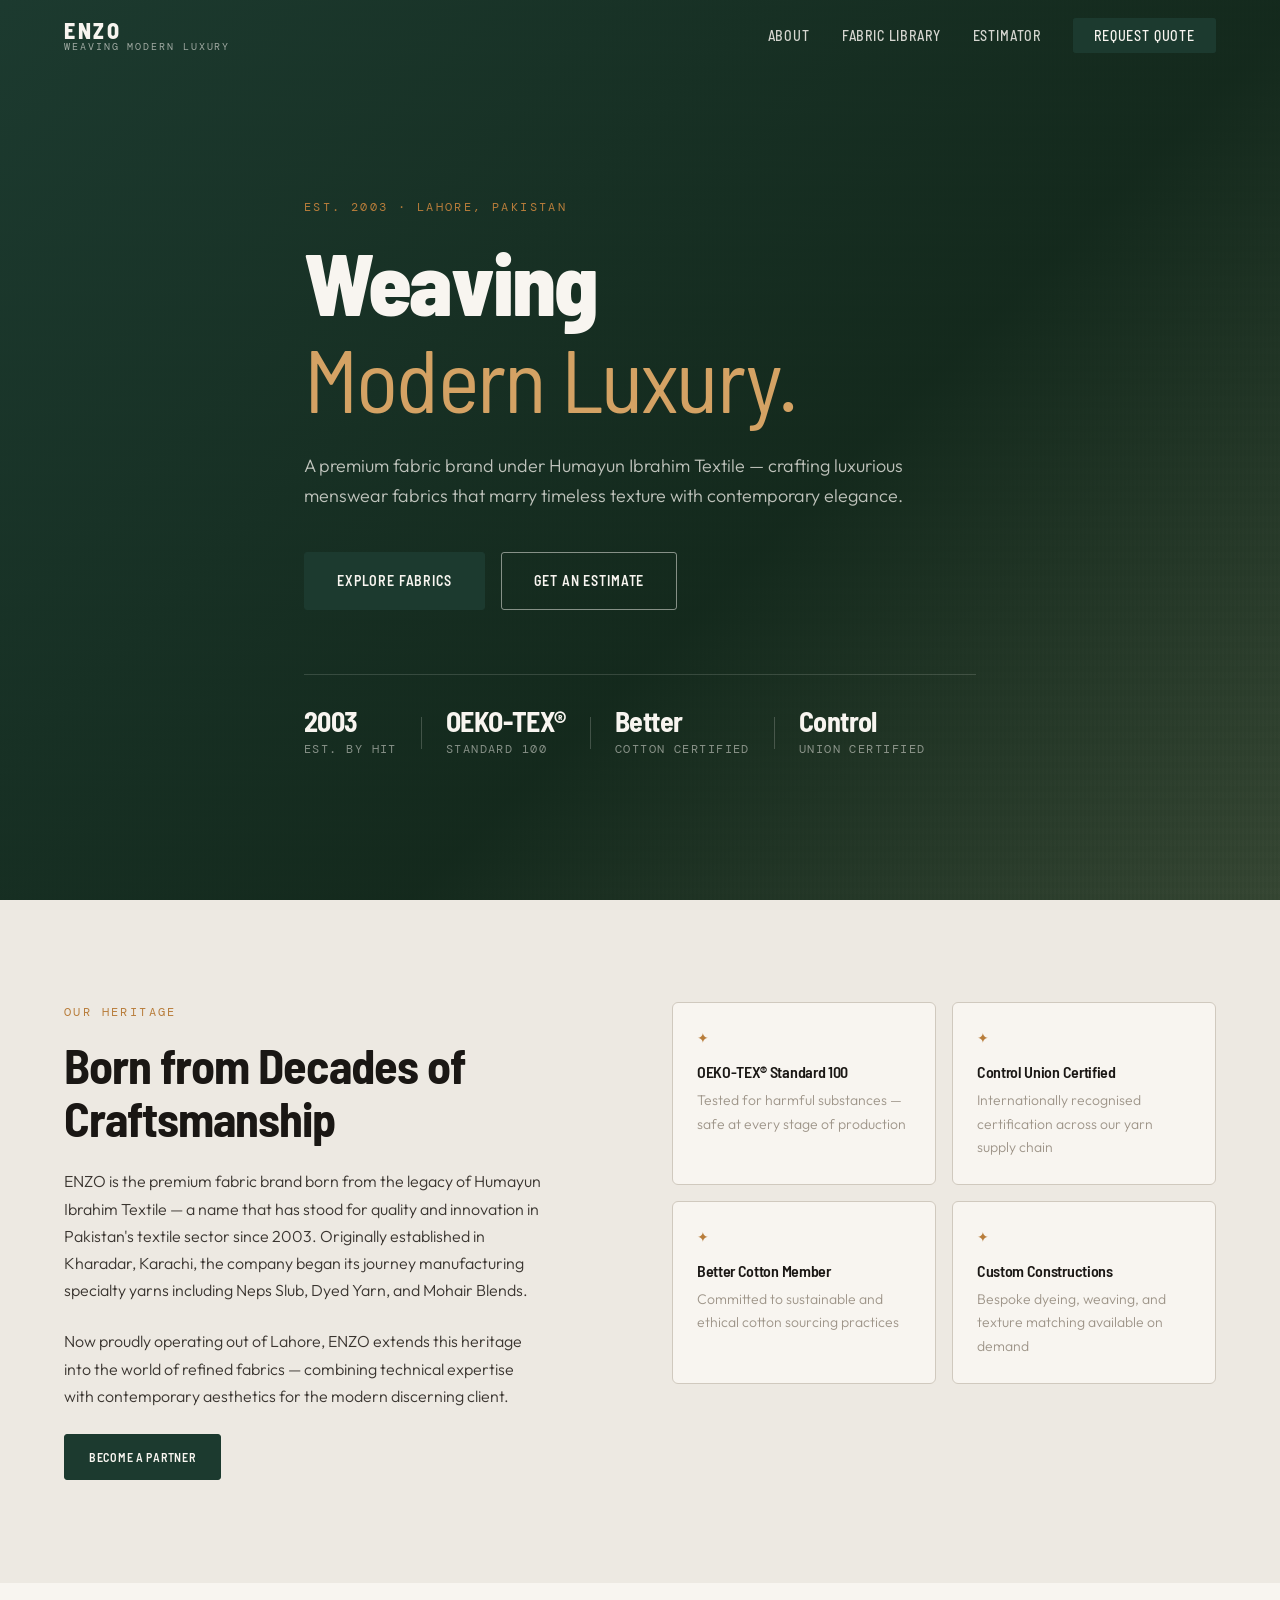
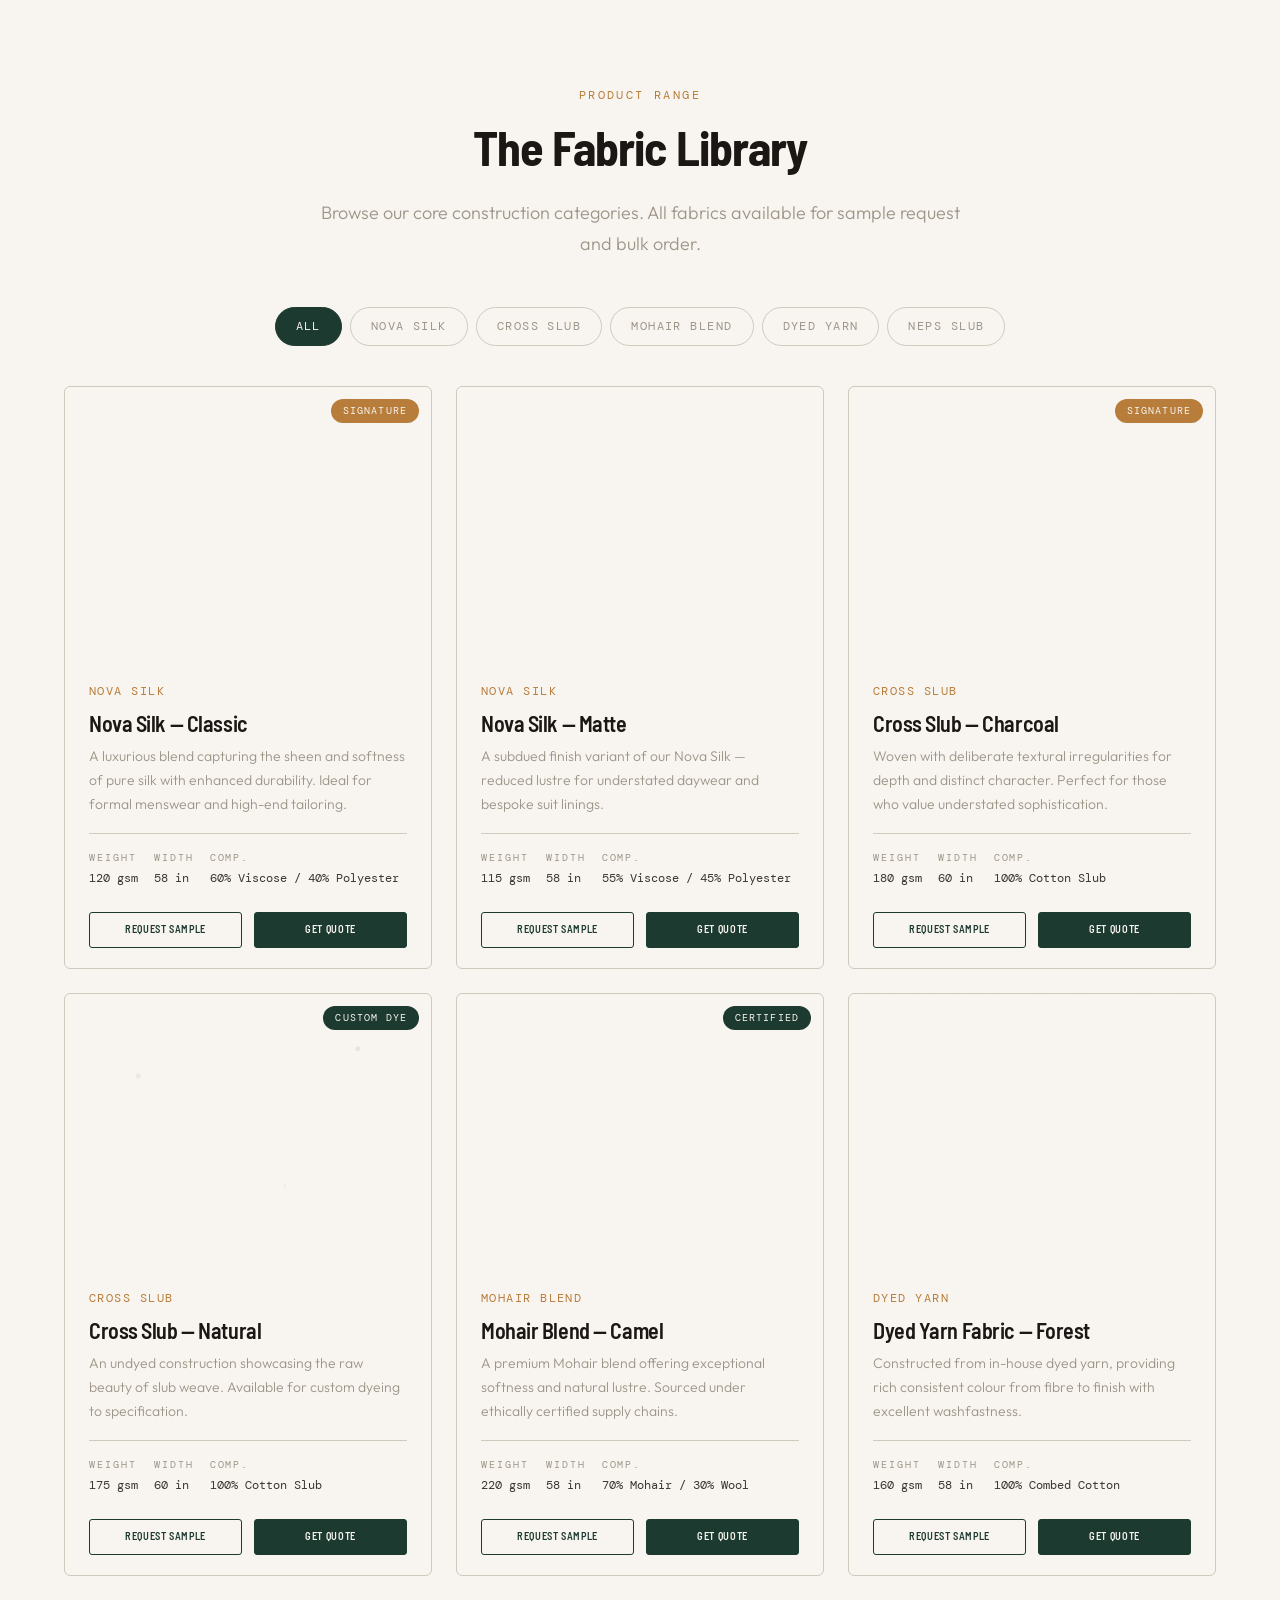
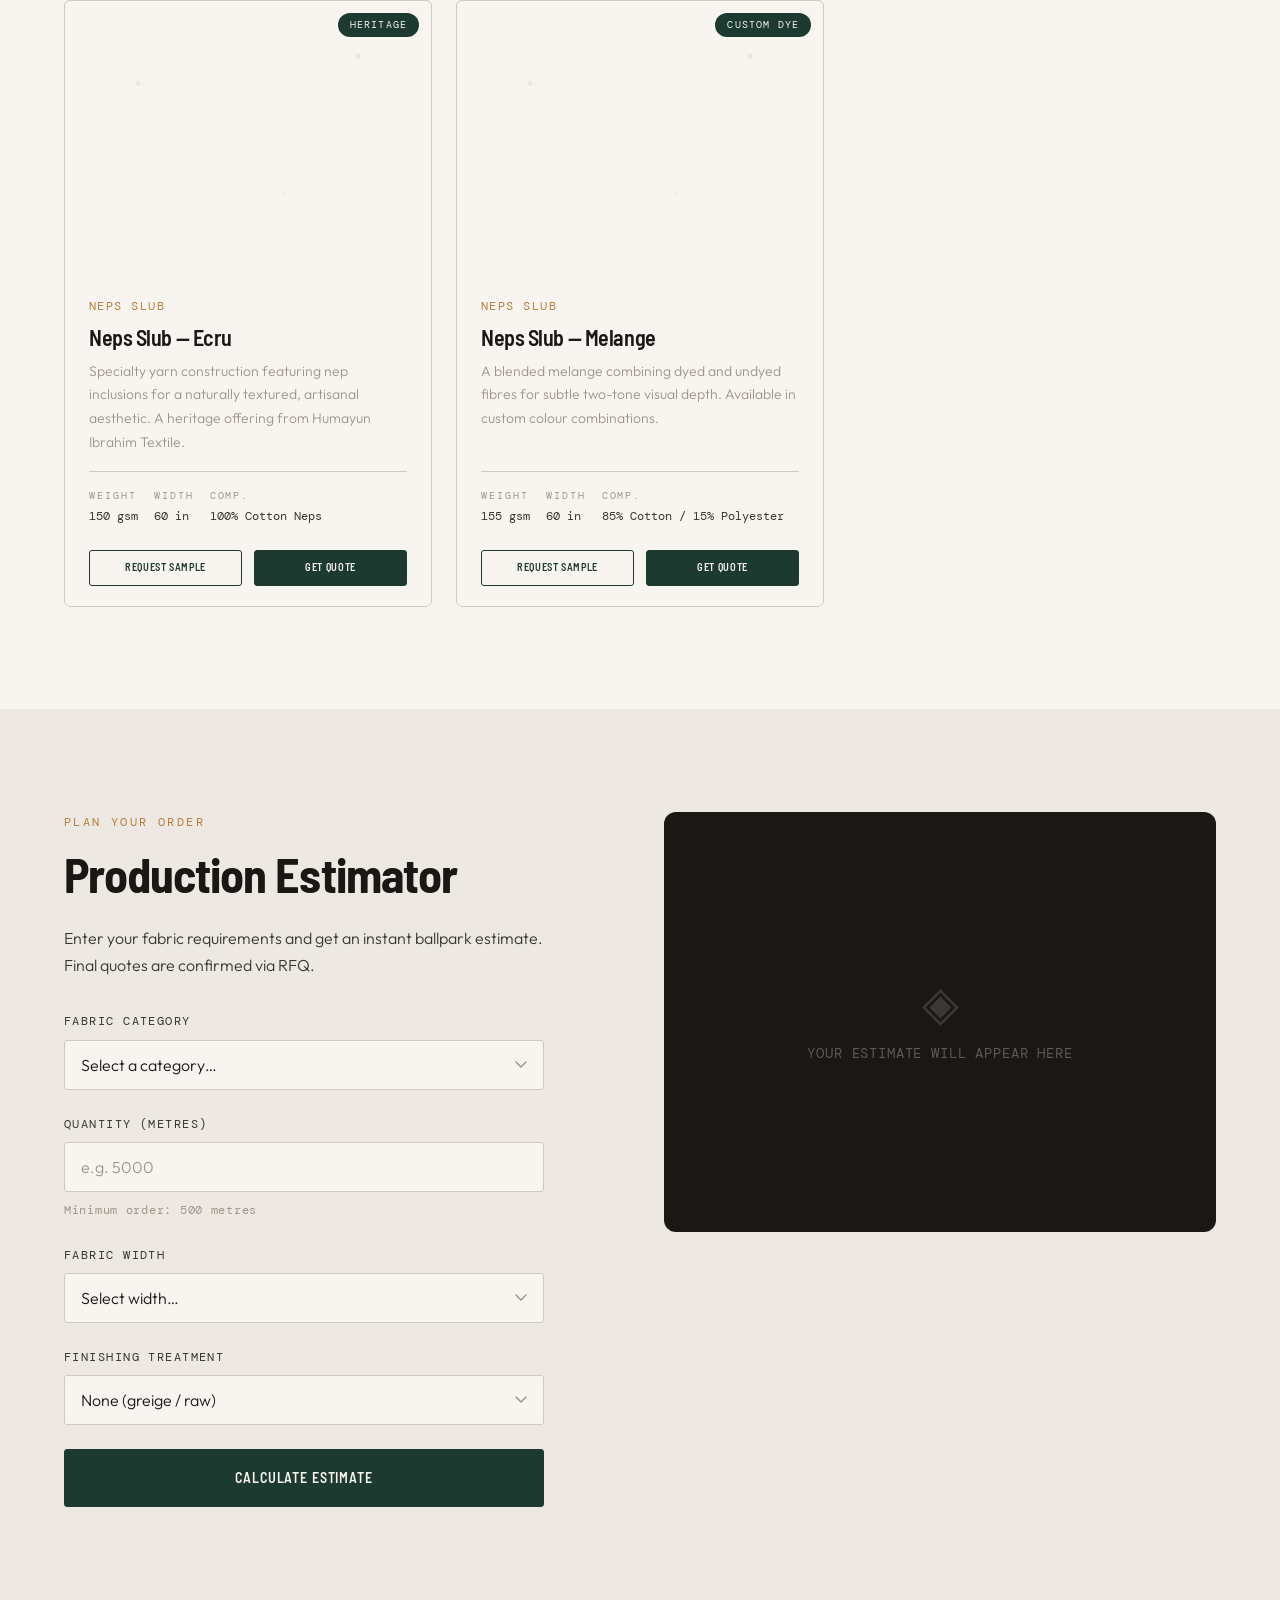
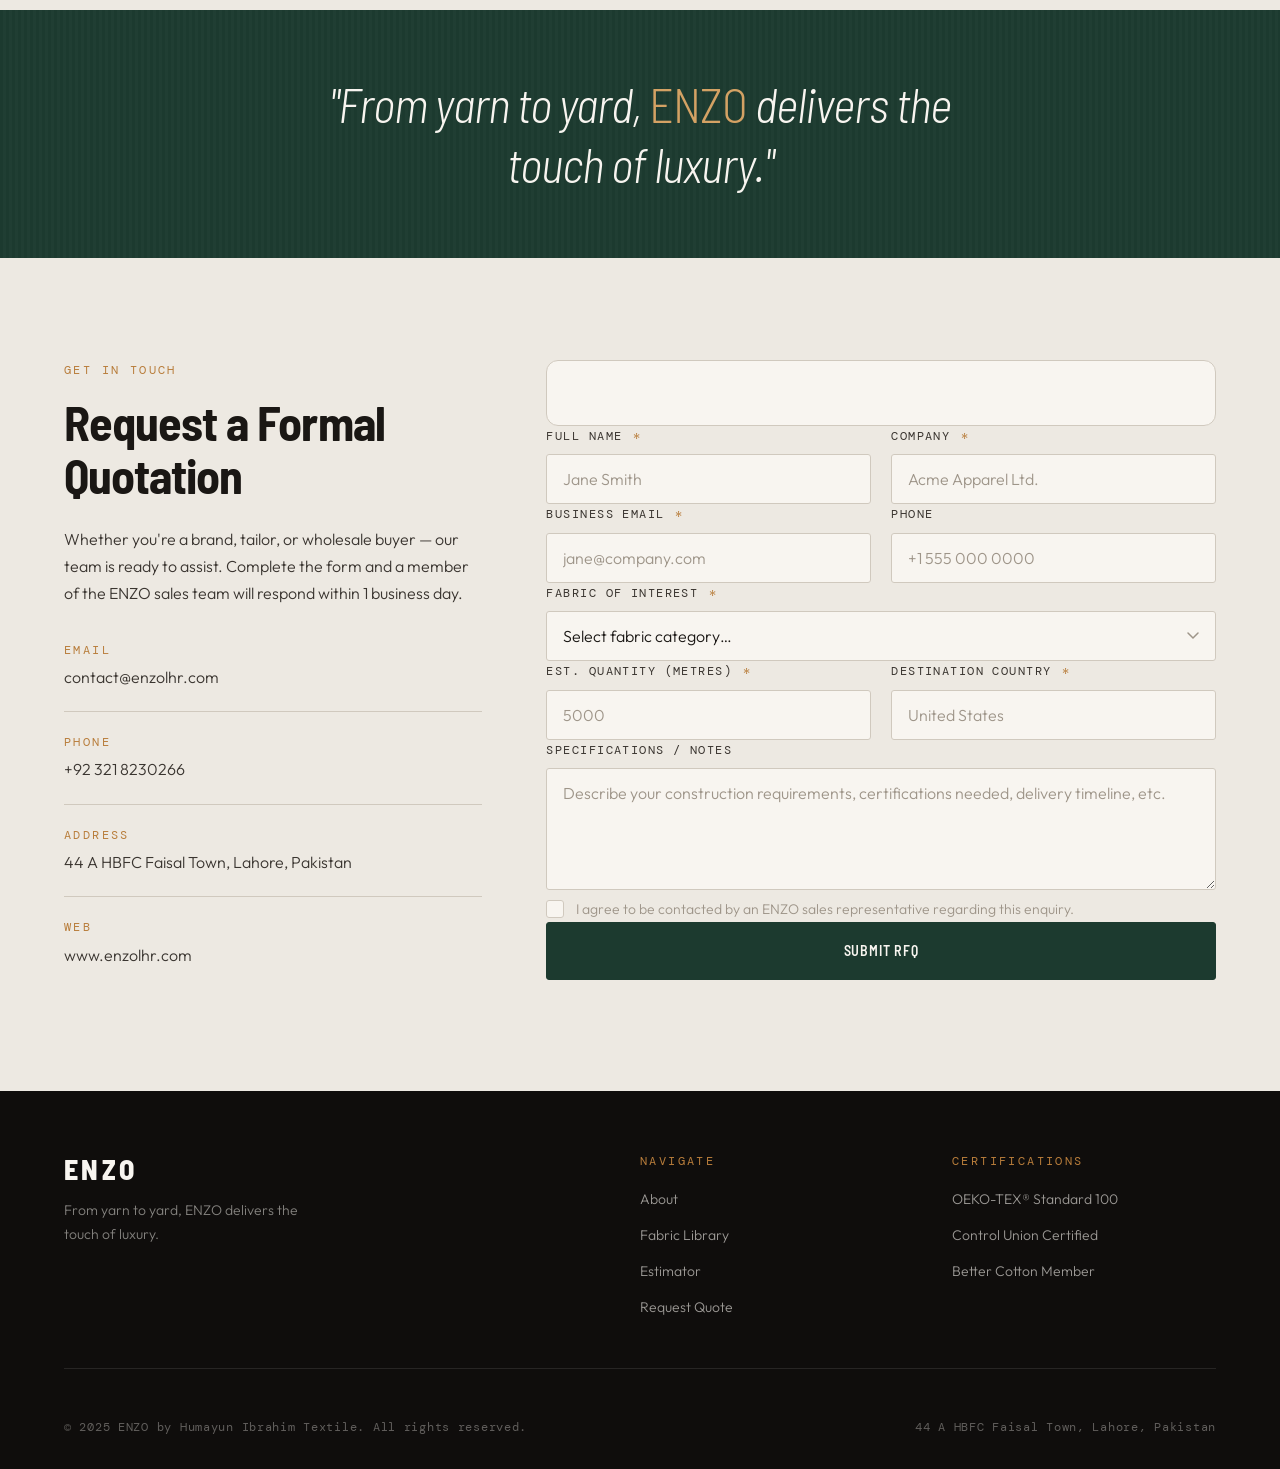
==== index.html @ 196fe135 "Initial commit" ====
<!DOCTYPE html>
<html lang="en">
<head>
  <meta charset="UTF-8" />
  <meta name="viewport" content="width=device-width, initial-scale=1.0" />
  <meta name="description" content="ENZO by Humayun Ibrahim Textile — premium menswear fabric brand from Lahore. Nova Silk, Cross Slub, and bespoke constructions for discerning clients." />
  <meta name="robots" content="index, follow" />

  <title>ENZO — Weaving Modern Luxury</title>

  <!-- Preconnect for performance -->
  <link rel="preconnect" href="https://fonts.googleapis.com" />
  <link rel="preconnect" href="https://fonts.gstatic.com" crossorigin />

  <!-- Typography: Barlow Semi Condensed (display) + Outfit (body) + DM Mono (data) -->
  <link href="https://fonts.googleapis.com/css2?family=Barlow+Semi+Condensed:wght@300;400;500;600;700;800&family=Outfit:wght@300;400;500&family=DM+Mono:wght@300;400&display=swap" rel="stylesheet" />

  <!-- Stylesheets -->
  <link rel="stylesheet" href="css/style.css" />
  <link rel="stylesheet" href="css/components.css" />
</head>

<body>

  <!-- ============================================================
       SITE HEADER & PRIMARY NAVIGATION
  ============================================================ -->
  <header class="site-header" id="site-header" role="banner">
    <div class="header-inner">

      <!-- Wordmark / Logo -->
      <a href="#hero" class="logo" aria-label="ENZO — Home">
        <span class="logo-mark">ENZO</span>
        <span class="logo-sub">Weaving Modern Luxury</span>
      </a>

      <!-- Primary Nav -->
      <nav class="primary-nav" role="navigation" aria-label="Primary navigation">
        <ul class="nav-list">
          <li><a href="#about" class="nav-link">About</a></li>
          <li><a href="#library" class="nav-link">Fabric Library</a></li>
          <li><a href="#estimator" class="nav-link">Estimator</a></li>
          <li><a href="#rfq" class="nav-link nav-link--cta">Request Quote</a></li>
        </ul>
      </nav>

      <!-- Mobile hamburger toggle -->
      <button class="nav-toggle" id="nav-toggle" aria-label="Toggle navigation" aria-expanded="false" aria-controls="mobile-menu">
        <span class="hamburger-line"></span>
        <span class="hamburger-line"></span>
        <span class="hamburger-line"></span>
      </button>

    </div>

    <!-- Mobile Menu Drawer -->
    <div class="mobile-menu" id="mobile-menu" role="dialog" aria-label="Mobile navigation" hidden>
      <ul class="mobile-nav-list">
        <li><a href="#about" class="mobile-nav-link">About</a></li>
        <li><a href="#library" class="mobile-nav-link">Fabric Library</a></li>
        <li><a href="#estimator" class="mobile-nav-link">Estimator</a></li>
        <li><a href="#rfq" class="mobile-nav-link mobile-nav-link--cta">Request Quote</a></li>
      </ul>
    </div>
  </header>


  <!-- ============================================================
       MAIN CONTENT
  ============================================================ -->
  <main id="main-content" role="main">


    <!-- ── SECTION 1: HERO ─────────────────────────────────────── -->
    <section class="section hero" id="hero" aria-label="Hero">

      <!-- Background texture layer -->
      <div class="hero-bg" aria-hidden="true">
        <div class="hero-bg__texture"></div>
        <div class="hero-bg__overlay"></div>
      </div>

      <div class="hero-content container">

        <!-- Eyebrow label -->
        <p class="eyebrow" aria-label="Category">Est. 2003 · Lahore, Pakistan</p>

        <!-- Main headline -->
        <h1 class="hero-headline">
          <span class="hero-headline__line">Weaving</span>
          <span class="hero-headline__line hero-headline__line--italic">Modern Luxury.</span>
        </h1>

        <!-- Sub-copy -->
        <p class="hero-subline">
          A premium fabric brand under Humayun Ibrahim Textile — crafting luxurious menswear fabrics that marry timeless texture with contemporary elegance.
        </p>

        <!-- CTA group -->
        <div class="hero-cta-group" role="group" aria-label="Call to actions">
          <a href="#library" class="btn btn--primary">Explore Fabrics</a>
          <a href="#estimator" class="btn btn--ghost">Get an Estimate</a>
        </div>

        <!-- Trust bar -->
        <div class="hero-trust" role="list" aria-label="Key credentials">
          <div class="trust-item" role="listitem">
            <span class="trust-item__value">2003</span>
            <span class="trust-item__label">Est. by HIT</span>
          </div>
          <div class="trust-divider" aria-hidden="true"></div>
          <div class="trust-item" role="listitem">
            <span class="trust-item__value">OEKO-TEX®</span>
            <span class="trust-item__label">Standard 100</span>
          </div>
          <div class="trust-divider" aria-hidden="true"></div>
          <div class="trust-item" role="listitem">
            <span class="trust-item__value">Better</span>
            <span class="trust-item__label">Cotton Certified</span>
          </div>
          <div class="trust-divider" aria-hidden="true"></div>
          <div class="trust-item" role="listitem">
            <span class="trust-item__value">Control</span>
            <span class="trust-item__label">Union Certified</span>
          </div>
        </div>

      </div>
    </section>


    <!-- ── SECTION 2: ABOUT / TRUST SIGNALS ───────────────────── -->
    <section class="section about" id="about" aria-label="About and trust signals">
      <div class="container">

        <div class="about-grid">

          <!-- Left: Editorial text block -->
          <div class="about-text">
            <p class="eyebrow">Our Heritage</p>
            <h2 class="section-heading">Born from Decades of Craftsmanship</h2>
            <p class="body-copy">
              ENZO is the premium fabric brand born from the legacy of Humayun Ibrahim Textile — a name that has stood for quality and innovation in Pakistan's textile sector since 2003. Originally established in Kharadar, Karachi, the company began its journey manufacturing specialty yarns including Neps Slub, Dyed Yarn, and Mohair Blends.
            </p>
            <p class="body-copy">
              Now proudly operating out of Lahore, ENZO extends this heritage into the world of refined fabrics — combining technical expertise with contemporary aesthetics for the modern discerning client.
            </p>
            <a href="#rfq" class="btn btn--primary btn--sm">Become a Partner</a>
          </div>

          <!-- Right: Credential cards grid -->
          <div class="about-credentials" role="list" aria-label="Credentials and certifications">

            <div class="credential-card" role="listitem">
              <div class="credential-card__icon" aria-hidden="true">✦</div>
              <h3 class="credential-card__title">OEKO-TEX® Standard 100</h3>
              <p class="credential-card__desc">Tested for harmful substances — safe at every stage of production</p>
            </div>

            <div class="credential-card" role="listitem">
              <div class="credential-card__icon" aria-hidden="true">✦</div>
              <h3 class="credential-card__title">Control Union Certified</h3>
              <p class="credential-card__desc">Internationally recognised certification across our yarn supply chain</p>
            </div>

            <div class="credential-card" role="listitem">
              <div class="credential-card__icon" aria-hidden="true">✦</div>
              <h3 class="credential-card__title">Better Cotton Member</h3>
              <p class="credential-card__desc">Committed to sustainable and ethical cotton sourcing practices</p>
            </div>

            <div class="credential-card" role="listitem">
              <div class="credential-card__icon" aria-hidden="true">✦</div>
              <h3 class="credential-card__title">Custom Constructions</h3>
              <p class="credential-card__desc">Bespoke dyeing, weaving, and texture matching available on demand</p>
            </div>

          </div>

        </div>
      </div>
    </section>


    <!-- ── SECTION 3: FABRIC LIBRARY ──────────────────────────── -->
    <section class="section library" id="library" aria-label="Fabric library">
      <div class="container">

        <!-- Section header -->
        <div class="section-header">
          <p class="eyebrow">Product Range</p>
          <h2 class="section-heading">The Fabric Library</h2>
          <p class="section-subheading">Browse our core construction categories. All fabrics available for sample request and bulk order.</p>
        </div>

        <!-- Filter bar -->
        <div class="library-filters" role="group" aria-label="Fabric category filters">
          <button class="filter-btn filter-btn--active" data-filter="all" aria-pressed="true">All</button>
          <button class="filter-btn" data-filter="nova-silk" aria-pressed="false">Nova Silk</button>
          <button class="filter-btn" data-filter="cross-slub" aria-pressed="false">Cross Slub</button>
          <button class="filter-btn" data-filter="mohair" aria-pressed="false">Mohair Blend</button>
          <button class="filter-btn" data-filter="dyed-yarn" aria-pressed="false">Dyed Yarn</button>
          <button class="filter-btn" data-filter="neps-slub" aria-pressed="false">Neps Slub</button>
        </div>

        <!-- Fabric cards grid — populated by JS from fabrics.json -->
        <div class="fabric-grid" id="fabric-grid" role="list" aria-label="Fabric catalog" aria-live="polite">
          <!-- Cards injected by main.js -->
          <p class="fabric-grid__loading" aria-live="polite">Loading fabric library…</p>
        </div>

      </div>
    </section>


    <!-- ── SECTION 4: PRODUCTION ESTIMATOR ────────────────────── -->
    <section class="section estimator" id="estimator" aria-label="Production cost estimator">
      <div class="container">

        <div class="estimator-layout">

          <!-- Left: Form inputs -->
          <div class="estimator-form-panel">
            <p class="eyebrow">Plan Your Order</p>
            <h2 class="section-heading">Production Estimator</h2>
            <p class="body-copy">Enter your fabric requirements and get an instant ballpark estimate. Final quotes are confirmed via RFQ.</p>

            <form class="estimator-form" id="estimator-form" novalidate aria-label="Production estimator form">

              <!-- Fabric type -->
              <div class="form-group">
                <label class="form-label" for="est-fabric-type">Fabric Category</label>
                <select class="form-select" id="est-fabric-type" name="fabricType" required>
                  <option value="" disabled selected>Select a category…</option>
                  <option value="nova-silk">Nova Silk</option>
                  <option value="cross-slub">Cross Slub</option>
                  <option value="mohair">Mohair Blend</option>
                  <option value="dyed-yarn">Dyed Yarn</option>
                  <option value="neps-slub">Neps Slub</option>
                  <option value="custom">Custom Construction</option>
                </select>
              </div>

              <!-- Quantity -->
              <div class="form-group">
                <label class="form-label" for="est-quantity">Quantity (metres)</label>
                <input class="form-input" type="number" id="est-quantity" name="quantity" min="500" max="10000000" placeholder="e.g. 5000" required />
                <span class="form-hint">Minimum order: 500 metres</span>
              </div>

              <!-- Width -->
              <div class="form-group">
                <label class="form-label" for="est-width">Fabric Width</label>
                <select class="form-select" id="est-width" name="width" required>
                  <option value="" disabled selected>Select width…</option>
                  <option value="44">44 inches (112 cm)</option>
                  <option value="58">58 inches (147 cm)</option>
                  <option value="60">60 inches (152 cm)</option>
                  <option value="72">72 inches (183 cm)</option>
                </select>
              </div>

              <!-- Finish -->
              <div class="form-group">
                <label class="form-label" for="est-finish">Finishing Treatment</label>
                <select class="form-select" id="est-finish" name="finish">
                  <option value="none">None (greige / raw)</option>
                  <option value="bleached">Bleached</option>
                  <option value="dyed">Solid Dyed</option>
                  <option value="printed">Printed</option>
                  <option value="coated">Coated / Laminated</option>
                </select>
              </div>

              <button type="submit" class="btn btn--primary btn--full" id="est-submit">
                Calculate Estimate
              </button>

            </form>
          </div>

          <!-- Right: Results panel -->
          <div class="estimator-results-panel" id="estimator-results" aria-live="polite" aria-label="Estimate results">

            <!-- Default idle state -->
            <div class="results-idle" id="results-idle">
              <div class="results-idle__icon" aria-hidden="true">◈</div>
              <p class="results-idle__text">Your estimate will appear here</p>
            </div>

            <!-- Results state (hidden until calculated) -->
            <div class="results-output" id="results-output" hidden>
              <p class="eyebrow">Your Estimate</p>

              <div class="result-row">
                <span class="result-row__label">Fabric Type</span>
                <span class="result-row__value" id="res-fabric-type">—</span>
              </div>
              <div class="result-row">
                <span class="result-row__label">Quantity</span>
                <span class="result-row__value" id="res-quantity">—</span>
              </div>
              <div class="result-row">
                <span class="result-row__label">Width</span>
                <span class="result-row__value" id="res-width">—</span>
              </div>
              <div class="result-row">
                <span class="result-row__label">Finishing</span>
                <span class="result-row__value" id="res-finish">—</span>
              </div>

              <div class="result-divider" aria-hidden="true"></div>

              <div class="result-row result-row--total">
                <span class="result-row__label">Estimated Price Range</span>
                <span class="result-row__value result-row__value--price" id="res-price">—</span>
              </div>

              <div class="result-row result-row--total">
                <span class="result-row__label">Lead Time</span>
                <span class="result-row__value" id="res-lead-time">—</span>
              </div>

              <p class="results-disclaimer">* Estimates are indicative. Final pricing confirmed via formal quotation.</p>

              <a href="#rfq" class="btn btn--primary btn--full">Proceed to RFQ</a>
            </div>

          </div>

        </div>
      </div>
    </section>


    <!-- ── QUOTE STRIP ──────────────────────────────────────── -->
    <div class="quote-strip" aria-label="Brand statement">
      <p class="quote-strip__text">
        "From yarn to yard, <em>ENZO</em> delivers the touch of luxury."
      </p>
    </div>


    <!-- ── SECTION 5: RFQ / CONTACT FORM ──────────────────────── -->
    <section class="section rfq" id="rfq" aria-label="Request for quotation">
      <div class="container">

        <div class="rfq-layout">

          <!-- Left: Copy -->
          <div class="rfq-intro">
            <p class="eyebrow">Get in Touch</p>
            <h2 class="section-heading">Request a Formal Quotation</h2>
            <p class="body-copy">
              Whether you're a brand, tailor, or wholesale buyer — our team is ready to assist. Complete the form and a member of the ENZO sales team will respond within 1 business day.
            </p>

            <!-- Contact details -->
            <address class="contact-details" aria-label="Contact information">
              <div class="contact-item">
                <span class="contact-item__label">Email</span>
                <a href="mailto:contact@enzolhr.com" class="contact-item__value">contact@enzolhr.com</a>
              </div>
              <div class="contact-item">
                <span class="contact-item__label">Phone</span>
                <a href="tel:+923218230266" class="contact-item__value">+92 321 8230266</a>
              </div>
              <div class="contact-item">
                <span class="contact-item__label">Address</span>
                <span class="contact-item__value">44 A HBFC Faisal Town, Lahore, Pakistan</span>
              </div>
              <div class="contact-item">
                <span class="contact-item__label">Web</span>
                <a href="https://www.enzolhr.com" target="_blank" rel="noopener" class="contact-item__value">www.enzolhr.com</a>
              </div>
            </address>
          </div>

          <!-- Right: RFQ form -->
          <div class="rfq-form-wrapper">
            <form class="rfq-form" id="rfq-form" novalidate aria-label="Request for quotation form" action="https://formspree.io/f/xnjoqwgv" method="POST"></form>

              <!-- Row: Name + Company -->
              <div class="form-row">
                <div class="form-group">
                  <label class="form-label" for="rfq-name">Full Name <span aria-hidden="true">*</span></label>
                  <input class="form-input" type="text" id="rfq-name" name="fullName" autocomplete="name" required placeholder="Jane Smith" />
                </div>
                <div class="form-group">
                  <label class="form-label" for="rfq-company">Company <span aria-hidden="true">*</span></label>
                  <input class="form-input" type="text" id="rfq-company" name="company" autocomplete="organization" required placeholder="Acme Apparel Ltd." />
                </div>
              </div>

              <!-- Row: Email + Phone -->
              <div class="form-row">
                <div class="form-group">
                  <label class="form-label" for="rfq-email">Business Email <span aria-hidden="true">*</span></label>
                  <input class="form-input" type="email" id="rfq-email" name="email" autocomplete="email" required placeholder="jane@company.com" />
                </div>
                <div class="form-group">
                  <label class="form-label" for="rfq-phone">Phone</label>
                  <input class="form-input" type="tel" id="rfq-phone" name="phone" autocomplete="tel" placeholder="+1 555 000 0000" />
                </div>
              </div>

              <!-- Fabric interest -->
              <div class="form-group">
                <label class="form-label" for="rfq-fabric">Fabric of Interest <span aria-hidden="true">*</span></label>
                <select class="form-select" id="rfq-fabric" name="fabric" required>
                  <option value="" disabled selected>Select fabric category…</option>
                  <option value="nova-silk">Nova Silk</option>
                  <option value="cross-slub">Cross Slub</option>
                  <option value="mohair">Mohair Blend</option>
                  <option value="dyed-yarn">Dyed Yarn</option>
                  <option value="neps-slub">Neps Slub</option>
                  <option value="custom">Custom Construction</option>
                </select>
              </div>

              <!-- Quantity + Country -->
              <div class="form-row">
                <div class="form-group">
                  <label class="form-label" for="rfq-quantity">Est. Quantity (metres) <span aria-hidden="true">*</span></label>
                  <input class="form-input" type="number" id="rfq-quantity" name="quantity" min="500" required placeholder="5000" />
                </div>
                <div class="form-group">
                  <label class="form-label" for="rfq-country">Destination Country <span aria-hidden="true">*</span></label>
                  <input class="form-input" type="text" id="rfq-country" name="country" autocomplete="country-name" required placeholder="United States" />
                </div>
              </div>

              <!-- Message -->
              <div class="form-group">
                <label class="form-label" for="rfq-message">Specifications / Notes</label>
                <textarea class="form-textarea" id="rfq-message" name="message" rows="4" placeholder="Describe your construction requirements, certifications needed, delivery timeline, etc."></textarea>
              </div>

              <!-- Consent -->
              <div class="form-group form-group--checkbox">
                <label class="checkbox-label">
                  <input type="checkbox" id="rfq-consent" name="consent" required class="checkbox-input" />
                  <span class="checkbox-custom" aria-hidden="true"></span>
                  <span class="checkbox-text">I agree to be contacted by an ENZO sales representative regarding this enquiry.</span>
                </label>
              </div>

              <button type="submit" class="btn btn--primary btn--full" id="rfq-submit">
                Submit RFQ
              </button>

              <!-- Form feedback -->
              <div class="form-feedback" id="rfq-feedback" role="alert" aria-live="assertive" hidden></div>

            </form>
          </div>

        </div>
      </div>
    </section>


  </main>


  <!-- ============================================================
       SITE FOOTER
  ============================================================ -->
  <footer class="site-footer" role="contentinfo">
    <div class="container">
      <div class="footer-grid">

        <!-- Brand column -->
        <div class="footer-brand">
          <span class="logo-mark">ENZO</span>
          <p class="footer-tagline">From yarn to yard, ENZO delivers the touch of luxury.</p>
        </div>

        <!-- Nav column -->
        <nav class="footer-nav" aria-label="Footer navigation">
          <h4 class="footer-nav__heading">Navigate</h4>
          <ul class="footer-nav__list">
            <li><a href="#about">About</a></li>
            <li><a href="#library">Fabric Library</a></li>
            <li><a href="#estimator">Estimator</a></li>
            <li><a href="#rfq">Request Quote</a></li>
          </ul>
        </nav>

        <!-- Certifications column -->
        <div class="footer-certs">
          <h4 class="footer-nav__heading">Certifications</h4>
          <ul class="footer-nav__list">
            <li>OEKO-TEX® Standard 100</li>
            <li>Control Union Certified</li>
            <li>Better Cotton Member</li>
          </ul>
        </div>

      </div>

      <!-- Footer bottom bar -->
      <div class="footer-bottom">
        <p class="footer-legal">© 2025 ENZO by Humayun Ibrahim Textile. All rights reserved.</p>
        <p class="footer-location">44 A HBFC Faisal Town, Lahore, Pakistan</p>
      </div>

    </div>
  </footer>

  <!-- Scripts -->
  <script src="js/main.js" defer></script>
  <script src="js/calculator.js" defer></script>

</body>
</html>
---- css/style.css ----
/* ============================================================
   ENZO TEXTILE MANUFACTURERS — Global Stylesheet
   style.css: Variables · Reset · Typography · Layout System
   ============================================================ */


/* ── GOOGLE FONTS IMPORT ────────────────────────────────────── */
@import url('https://fonts.googleapis.com/css2?family=Barlow+Semi+Condensed:wght@400;500;600;700;800&family=Outfit:wght@300;400;500&family=DM+Mono:wght@300;400&display=swap');


/* ============================================================
   1. DESIGN TOKENS — CSS CUSTOM PROPERTIES
   ============================================================ */
:root {

  /* ── Color Palette ─────────────────────────────────────── */

  /* Neutrals — warm off-white to deep charcoal */
  --color-white:        #F8F5F0;   /* warm white — never pure white */
  --color-offwhite:     #EDE9E2;   /* fabric/linen tone */
  --color-surface:      #E5E0D8;   /* card backgrounds */
  --color-border:       #D0C9BE;   /* subtle dividers */
  --color-mid:          #9E9589;   /* muted text, labels */
  --color-body:         #3A3530;   /* body copy */
  --color-heading:      #1A1714;   /* headlines */
  --color-black:        #0F0D0C;   /* deepest tone */

  /* Brand — deep mill green + bronze accent */
  --color-brand:        #1C3A2F;   /* deep textile green — authority */
  --color-brand-dark:   #122619;   /* hover/pressed states */
  --color-brand-light:  #2B5040;   /* subtle tints */
  --color-accent:       #B87D3B;   /* bronze/gold — premium touch */
  --color-accent-light: #D4A264;   /* hover accent */

  /* Semantic */
  --color-error:        #C0392B;
  --color-success:      #1C6B3A;
  --color-warning:      #B87D3B;

  /* ── Typography ────────────────────────────────────────── */
  --font-display:   'Barlow Semi Condensed', sans-serif;
  --font-body:      'Outfit', sans-serif;
  --font-mono:      'DM Mono', monospace;

  /* Type scale — fluid between 375px and 1440px */
  --text-xs:    0.75rem;    /* 12px — legal, hints */
  --text-sm:    0.875rem;   /* 14px — labels, meta */
  --text-base:  1rem;       /* 16px — body */
  --text-md:    1.125rem;   /* 18px — large body */
  --text-lg:    1.375rem;   /* 22px — subheadings */
  --text-xl:    1.75rem;    /* 28px — section headings */
  --text-2xl:   2.25rem;    /* 36px — large headings */
  --text-3xl:   3rem;       /* 48px — hero heading */
  --text-4xl:   4rem;       /* 64px — hero display */
  --text-5xl:   5.5rem;     /* 88px — ultra display */

  /* Line heights */
  --leading-tight:   1.1;
  --leading-snug:    1.25;
  --leading-normal:  1.5;
  --leading-relaxed: 1.7;

  /* Letter spacing */
  --tracking-tight:  -0.02em;
  --tracking-normal:  0em;
  --tracking-wide:    0.06em;
  --tracking-wider:   0.12em;
  --tracking-widest:  0.2em;

  /* ── Spacing Scale ─────────────────────────────────────── */
  --space-1:   0.25rem;   /*  4px */
  --space-2:   0.5rem;    /*  8px */
  --space-3:   0.75rem;   /* 12px */
  --space-4:   1rem;      /* 16px */
  --space-5:   1.25rem;   /* 20px */
  --space-6:   1.5rem;    /* 24px */
  --space-8:   2rem;      /* 32px */
  --space-10:  2.5rem;    /* 40px */
  --space-12:  3rem;      /* 48px */
  --space-16:  4rem;      /* 64px */
  --space-20:  5rem;      /* 80px */
  --space-24:  6rem;      /* 96px */
  --space-32:  8rem;      /* 128px */

  /* ── Layout ────────────────────────────────────────────── */
  --container-max:    1280px;
  --container-pad:    clamp(1.25rem, 5vw, 4rem);
  --section-pad-v:    clamp(4rem, 8vw, 7rem);

  /* ── Borders & Radius ──────────────────────────────────── */
  --radius-sm:   3px;
  --radius-md:   6px;
  --radius-lg:   12px;
  --radius-full: 9999px;
  --border-width: 1px;

  /* ── Shadows ───────────────────────────────────────────── */
  --shadow-sm:   0 1px 3px rgba(15, 13, 12, 0.08);
  --shadow-md:   0 4px 16px rgba(15, 13, 12, 0.10);
  --shadow-lg:   0 12px 40px rgba(15, 13, 12, 0.14);
  --shadow-xl:   0 24px 64px rgba(15, 13, 12, 0.18);

  /* ── Transitions ───────────────────────────────────────── */
  --transition-fast:   150ms ease;
  --transition-base:   250ms ease;
  --transition-slow:   400ms ease;
  --transition-crawl:  600ms cubic-bezier(0.16, 1, 0.3, 1);

  /* ── Z-index layers ────────────────────────────────────── */
  --z-base:      0;
  --z-raised:    10;
  --z-dropdown:  100;
  --z-sticky:    200;
  --z-overlay:   300;
  --z-modal:     400;
  --z-toast:     500;

  /* ── Header height (used for scroll offset) ────────────── */
  --header-h: 72px;
}


/* ============================================================
   2. CSS RESET & BASE
   ============================================================ */
*, *::before, *::after {
  box-sizing: border-box;
  margin: 0;
  padding: 0;
}

html {
  font-size: 16px;
  scroll-behavior: smooth;
  scroll-padding-top: var(--header-h);
  -webkit-text-size-adjust: 100%;
  text-rendering: optimizeLegibility;
  -webkit-font-smoothing: antialiased;
  -moz-osx-font-smoothing: grayscale;
}

body {
  font-family: var(--font-body);
  font-size: var(--text-base);
  font-weight: 400;
  line-height: var(--leading-relaxed);
  color: var(--color-body);
  background-color: var(--color-white);
  overflow-x: hidden;
}

img, svg, video {
  display: block;
  max-width: 100%;
}

input, button, textarea, select {
  font: inherit;
}

ul, ol {
  list-style: none;
}

a {
  color: inherit;
  text-decoration: none;
}

h1, h2, h3, h4, h5, h6 {
  font-family: var(--font-display);
  font-weight: 700;
  line-height: var(--leading-tight);
  letter-spacing: var(--tracking-tight);
  color: var(--color-heading);
}

button {
  cursor: pointer;
  border: none;
  background: none;
}

address {
  font-style: normal;
}

/* Visually hidden (accessible) */
.sr-only {
  position: absolute;
  width: 1px;
  height: 1px;
  padding: 0;
  margin: -1px;
  overflow: hidden;
  clip: rect(0,0,0,0);
  white-space: nowrap;
  border: 0;
}

/* Focus ring — brand-consistent */
:focus-visible {
  outline: 2px solid var(--color-accent);
  outline-offset: 3px;
  border-radius: var(--radius-sm);
}


/* ============================================================
   3. TYPOGRAPHY UTILITY CLASSES
   ============================================================ */

/* Eyebrow label — appears above headings */
.eyebrow {
  font-family: var(--font-mono);
  font-size: var(--text-xs);
  font-weight: 400;
  letter-spacing: var(--tracking-widest);
  text-transform: uppercase;
  color: var(--color-accent);
  margin-bottom: var(--space-4);
  display: block;
}

/* Section heading (H2) */
.section-heading {
  font-family: var(--font-display);
  font-size: clamp(var(--text-2xl), 4vw, var(--text-3xl));
  font-weight: 700;
  letter-spacing: var(--tracking-tight);
  color: var(--color-heading);
  line-height: var(--leading-tight);
  margin-bottom: var(--space-6);
}

/* Section sub-heading */
.section-subheading {
  font-family: var(--font-body);
  font-size: var(--text-md);
  font-weight: 300;
  line-height: var(--leading-relaxed);
  color: var(--color-mid);
  max-width: 56ch;
  margin-bottom: var(--space-10);
}

/* Body copy paragraphs */
.body-copy {
  font-family: var(--font-body);
  font-size: var(--text-base);
  font-weight: 300;
  line-height: var(--leading-relaxed);
  color: var(--color-body);
  max-width: 60ch;
  margin-bottom: var(--space-6);
}


/* ============================================================
   4. LAYOUT UTILITIES
   ============================================================ */

/* Container */
.container {
  width: 100%;
  max-width: var(--container-max);
  margin-inline: auto;
  padding-inline: var(--container-pad);
}

/* Section base */
.section {
  padding-block: var(--section-pad-v);
  position: relative;
}

/* Alternating section backgrounds */
.section:nth-child(even) {
  background-color: var(--color-offwhite);
}

/* Section header block (centered) */
.section-header {
  text-align: center;
  max-width: 640px;
  margin-inline: auto;
  margin-bottom: var(--space-12);
}

.section-header .section-subheading {
  margin-inline: auto;
  margin-bottom: 0;
}


/* ============================================================
   5. BUTTON SYSTEM
   ============================================================ */
.btn {
  display: inline-flex;
  align-items: center;
  justify-content: center;
  gap: var(--space-2);
  font-family: var(--font-display);
  font-size: var(--text-sm);
  font-weight: 600;
  letter-spacing: var(--tracking-wide);
  text-transform: uppercase;
  padding: var(--space-4) var(--space-8);
  border-radius: var(--radius-sm);
  border: 1.5px solid transparent;
  transition:
    background-color var(--transition-base),
    color var(--transition-base),
    border-color var(--transition-base),
    transform var(--transition-fast),
    box-shadow var(--transition-base);
  white-space: nowrap;
  position: relative;
  overflow: hidden;
}

.btn:hover {
  transform: translateY(-1px);
}

.btn:active {
  transform: translateY(0);
}

/* Primary — brand green fill */
.btn--primary {
  background-color: var(--color-brand);
  color: var(--color-white);
  border-color: var(--color-brand);
}

.btn--primary:hover {
  background-color: var(--color-brand-dark);
  border-color: var(--color-brand-dark);
  box-shadow: var(--shadow-md);
}

/* Ghost — transparent with border */
.btn--ghost {
  background-color: transparent;
  color: var(--color-white);
  border-color: rgba(248, 245, 240, 0.5);
}

.btn--ghost:hover {
  background-color: rgba(248, 245, 240, 0.1);
  border-color: var(--color-white);
}

/* Ghost on light background */
.btn--ghost-dark {
  background-color: transparent;
  color: var(--color-brand);
  border-color: var(--color-brand);
}

.btn--ghost-dark:hover {
  background-color: var(--color-brand);
  color: var(--color-white);
}

/* Size variants */
.btn--sm {
  font-size: var(--text-xs);
  padding: var(--space-3) var(--space-6);
}

.btn--full {
  width: 100%;
}


/* ============================================================
   6. SITE HEADER LAYOUT
   ============================================================ */
.site-header {
  position: fixed;
  top: 0;
  left: 0;
  right: 0;
  z-index: var(--z-sticky);
  height: var(--header-h);
  background-color: transparent;
  transition:
    background-color var(--transition-base),
    box-shadow var(--transition-base),
    border-bottom-color var(--transition-base);
  border-bottom: 1px solid transparent;
}

/* Scrolled state — added by JS */
.site-header.is-scrolled {
  background-color: var(--color-white);
  border-bottom-color: var(--color-border);
  box-shadow: var(--shadow-sm);
}

.header-inner {
  max-width: var(--container-max);
  margin-inline: auto;
  padding-inline: var(--container-pad);
  height: 100%;
  display: flex;
  align-items: center;
  justify-content: space-between;
  gap: var(--space-8);
}

/* Logo */
.logo {
  display: flex;
  flex-direction: column;
  gap: 1px;
  text-decoration: none;
  flex-shrink: 0;
}

.logo-mark {
  font-family: var(--font-display);
  font-size: var(--text-lg);
  font-weight: 800;
  letter-spacing: var(--tracking-wider);
  color: var(--color-white);
  line-height: 1;
  transition: color var(--transition-base);
}

.site-header.is-scrolled .logo-mark {
  color: var(--color-heading);
}

.logo-sub {
  font-family: var(--font-mono);
  font-size: 0.6rem;
  letter-spacing: var(--tracking-widest);
  text-transform: uppercase;
  color: rgba(248, 245, 240, 0.6);
  line-height: 1;
  transition: color var(--transition-base);
}

.site-header.is-scrolled .logo-sub {
  color: var(--color-mid);
}

/* Primary navigation */
.primary-nav {
  display: flex;
  align-items: center;
}

.nav-list {
  display: flex;
  align-items: center;
  gap: var(--space-8);
}

.nav-link {
  font-family: var(--font-display);
  font-size: var(--text-sm);
  font-weight: 500;
  letter-spacing: var(--tracking-wide);
  text-transform: uppercase;
  color: rgba(248, 245, 240, 0.85);
  transition: color var(--transition-fast);
  position: relative;
}

.nav-link::after {
  content: '';
  position: absolute;
  bottom: -3px;
  left: 0;
  right: 0;
  height: 1px;
  background-color: var(--color-accent);
  transform: scaleX(0);
  transform-origin: left;
  transition: transform var(--transition-base);
}

.nav-link:hover { color: var(--color-white); }
.nav-link:hover::after { transform: scaleX(1); }

.site-header.is-scrolled .nav-link {
  color: var(--color-body);
}
.site-header.is-scrolled .nav-link:hover {
  color: var(--color-heading);
}

/* CTA nav link */
.nav-link--cta {
  background-color: var(--color-brand);
  color: var(--color-white) !important;
  padding: var(--space-2) var(--space-5);
  border-radius: var(--radius-sm);
  border: 1.5px solid var(--color-brand);
  transition:
    background-color var(--transition-fast),
    box-shadow var(--transition-fast);
}

.nav-link--cta:hover {
  background-color: var(--color-brand-dark);
  box-shadow: var(--shadow-sm);
}

.nav-link--cta::after { display: none; }

/* Mobile toggle */
.nav-toggle {
  display: none;
  flex-direction: column;
  gap: 5px;
  padding: var(--space-2);
}

.hamburger-line {
  display: block;
  width: 24px;
  height: 1.5px;
  background-color: var(--color-white);
  transition:
    transform var(--transition-base),
    opacity var(--transition-base);
}

.site-header.is-scrolled .hamburger-line {
  background-color: var(--color-heading);
}

/* Mobile menu drawer */
.mobile-menu {
  position: fixed;
  top: var(--header-h);
  left: 0;
  right: 0;
  background-color: var(--color-white);
  border-bottom: 1px solid var(--color-border);
  padding: var(--space-6) var(--container-pad);
  box-shadow: var(--shadow-lg);
  z-index: var(--z-dropdown);
}

.mobile-menu[hidden] { display: none; }

.mobile-nav-list {
  display: flex;
  flex-direction: column;
  gap: var(--space-4);
}

.mobile-nav-link {
  font-family: var(--font-display);
  font-size: var(--text-lg);
  font-weight: 600;
  letter-spacing: var(--tracking-wide);
  text-transform: uppercase;
  color: var(--color-heading);
  display: block;
  padding-block: var(--space-2);
  border-bottom: 1px solid var(--color-border);
  transition: color var(--transition-fast);
}

.mobile-nav-link:hover { color: var(--color-brand); }

.mobile-nav-link--cta {
  color: var(--color-brand);
  border-color: transparent;
}


/* ============================================================
   7. HERO LAYOUT
   ============================================================ */
.hero {
  min-height: 100svh;
  display: flex;
  align-items: center;
  padding-top: calc(var(--header-h) + var(--space-16));
  padding-bottom: var(--space-20);
  position: relative;
  overflow: hidden;
}

/* Background layers */
.hero-bg {
  position: absolute;
  inset: 0;
  z-index: var(--z-base);
}

.hero-bg__texture {
  position: absolute;
  inset: 0;
  background-color: var(--color-brand);
  background-image:
    repeating-linear-gradient(
      90deg,
      transparent,
      transparent 2px,
      rgba(255,255,255,0.015) 2px,
      rgba(255,255,255,0.015) 4px
    ),
    repeating-linear-gradient(
      0deg,
      transparent,
      transparent 6px,
      rgba(255,255,255,0.008) 6px,
      rgba(255,255,255,0.008) 12px
    );
}

.hero-bg__overlay {
  position: absolute;
  inset: 0;
  background: linear-gradient(
    135deg,
    rgba(28, 58, 47, 0.95) 0%,
    rgba(18, 38, 25, 0.85) 60%,
    rgba(184, 125, 59, 0.15) 100%
  );
}

.hero-content {
  position: relative;
  z-index: var(--z-raised);
  max-width: 800px;
}

/* Hero headline */
.hero-headline {
  font-family: var(--font-display);
  font-size: clamp(var(--text-3xl), 7vw, var(--text-5xl));
  font-weight: 800;
  letter-spacing: var(--tracking-tight);
  line-height: var(--leading-tight);
  color: var(--color-white);
  margin-bottom: var(--space-6);
  display: flex;
  flex-direction: column;
}

.hero-headline__line { display: block; }

.hero-headline__line--italic {
  font-weight: 400;
  color: var(--color-accent-light);
}

/* Hero subline */
.hero-subline {
  font-family: var(--font-body);
  font-size: clamp(var(--text-base), 2vw, var(--text-md));
  font-weight: 300;
  line-height: var(--leading-relaxed);
  color: rgba(248, 245, 240, 0.75);
  max-width: 52ch;
  margin-bottom: var(--space-10);
}

/* CTA group */
.hero-cta-group {
  display: flex;
  flex-wrap: wrap;
  gap: var(--space-4);
  margin-bottom: var(--space-16);
}

/* Trust bar */
.hero-trust {
  display: flex;
  flex-wrap: wrap;
  align-items: center;
  gap: var(--space-6);
  padding-top: var(--space-8);
  border-top: 1px solid rgba(248, 245, 240, 0.15);
}

.trust-item {
  display: flex;
  flex-direction: column;
  gap: var(--space-1);
}

.trust-item__value {
  font-family: var(--font-display);
  font-size: var(--text-xl);
  font-weight: 700;
  color: var(--color-white);
  letter-spacing: var(--tracking-tight);
  line-height: 1;
}

.trust-item__label {
  font-family: var(--font-mono);
  font-size: var(--text-xs);
  letter-spacing: var(--tracking-wider);
  text-transform: uppercase;
  color: rgba(248, 245, 240, 0.5);
}

.trust-divider {
  width: 1px;
  height: 32px;
  background-color: rgba(248, 245, 240, 0.2);
  flex-shrink: 0;
}


/* ============================================================
   8. ABOUT SECTION LAYOUT
   ============================================================ */
.about-grid {
  display: grid;
  grid-template-columns: 1fr 1fr;
  gap: var(--space-16);
  align-items: start;
}

.about-text {
  max-width: 480px;
}

.about-credentials {
  display: grid;
  grid-template-columns: 1fr 1fr;
  gap: var(--space-4);
}


/* ============================================================
   9. LIBRARY SECTION LAYOUT
   ============================================================ */
.library-filters {
  display: flex;
  flex-wrap: wrap;
  gap: var(--space-2);
  margin-bottom: var(--space-10);
  justify-content: center;
}

.fabric-grid {
  display: grid;
  grid-template-columns: repeat(auto-fill, minmax(300px, 1fr));
  gap: var(--space-6);
}


/* ============================================================
   10. ESTIMATOR SECTION LAYOUT
   ============================================================ */
.estimator-layout {
  display: grid;
  grid-template-columns: 1fr 1fr;
  gap: var(--space-12);
  align-items: start;
}

.estimator-form-panel {
  max-width: 480px;
}


/* ============================================================
   11. RFQ SECTION LAYOUT
   ============================================================ */
.rfq-layout {
  display: grid;
  grid-template-columns: 1fr 1.6fr;
  gap: var(--space-16);
  align-items: start;
}

.rfq-intro {
  position: sticky;
  top: calc(var(--header-h) + var(--space-8));
}


/* ============================================================
   12. FOOTER LAYOUT
   ============================================================ */
.site-footer {
  background-color: var(--color-black);
  color: var(--color-offwhite);
  padding-block: var(--space-16) var(--space-8);
}

.footer-grid {
  display: grid;
  grid-template-columns: 2fr 1fr 1fr;
  gap: var(--space-12);
  margin-bottom: var(--space-12);
  padding-bottom: var(--space-12);
  border-bottom: 1px solid rgba(248, 245, 240, 0.1);
}

.footer-brand .logo-mark {
  color: var(--color-white);
  font-size: var(--text-xl);
  margin-bottom: var(--space-4);
  display: block;
}

.footer-tagline {
  font-size: var(--text-sm);
  font-weight: 300;
  color: rgba(248, 245, 240, 0.5);
  max-width: 30ch;
  line-height: var(--leading-relaxed);
}

.footer-nav__heading {
  font-family: var(--font-mono);
  font-size: var(--text-xs);
  font-weight: 400;
  letter-spacing: var(--tracking-widest);
  text-transform: uppercase;
  color: var(--color-accent);
  margin-bottom: var(--space-5);
}

.footer-nav__list {
  display: flex;
  flex-direction: column;
  gap: var(--space-3);
}

.footer-nav__list li,
.footer-nav__list a {
  font-size: var(--text-sm);
  font-weight: 300;
  color: rgba(248, 245, 240, 0.6);
  transition: color var(--transition-fast);
}

.footer-nav__list a:hover {
  color: var(--color-white);
}

.footer-bottom {
  display: flex;
  justify-content: space-between;
  align-items: center;
  flex-wrap: wrap;
  gap: var(--space-4);
}

.footer-legal,
.footer-location {
  font-family: var(--font-mono);
  font-size: var(--text-xs);
  color: rgba(248, 245, 240, 0.35);
  letter-spacing: var(--tracking-wide);
}


/* ============================================================
   13. RESPONSIVE BREAKPOINTS
   ============================================================ */

/* Tablet — 1024px and below */
@media (max-width: 1024px) {
  .about-grid {
    grid-template-columns: 1fr;
    gap: var(--space-12);
  }

  .estimator-layout {
    grid-template-columns: 1fr;
    gap: var(--space-10);
  }

  .estimator-form-panel {
    max-width: 100%;
  }

  .rfq-layout {
    grid-template-columns: 1fr;
    gap: var(--space-10);
  }

  .rfq-intro {
    position: static;
  }

  .footer-grid {
    grid-template-columns: 1fr 1fr;
  }

  .footer-brand {
    grid-column: 1 / -1;
  }
}

/* Mobile — 768px and below */
@media (max-width: 768px) {
  :root {
    --header-h: 60px;
  }

  /* Show hamburger, hide desktop nav */
  .nav-toggle {
    display: flex;
  }

  .primary-nav {
    display: none;
  }

  /* Hero adjustments */
  .hero-trust {
    gap: var(--space-4);
  }

  .trust-divider {
    display: none;
  }

  /* About credentials full width */
  .about-credentials {
    grid-template-columns: 1fr;
  }

  /* Footer single column */
  .footer-grid {
    grid-template-columns: 1fr;
    gap: var(--space-8);
  }

  .footer-bottom {
    flex-direction: column;
    text-align: center;
  }
}

/* Small mobile — 480px and below */
@media (max-width: 480px) {
  .hero-cta-group {
    flex-direction: column;
  }

  .hero-cta-group .btn {
    width: 100%;
  }

  .fabric-grid {
    grid-template-columns: 1fr;
  }
}
---- css/components.css ----
/* ============================================================
   ENZO — Component Stylesheet
   components.css: Cards · Filters · Forms · Estimator · Contact
   ============================================================ */


/* ============================================================
   1. CREDENTIAL CARDS (About Section)
   ============================================================ */
.credential-card {
  background-color: var(--color-white);
  border: 1px solid var(--color-border);
  border-radius: var(--radius-md);
  padding: var(--space-6);
  position: relative;
  overflow: hidden;
  transition:
    transform var(--transition-base),
    box-shadow var(--transition-base),
    border-color var(--transition-base);
}

.credential-card::before {
  content: '';
  position: absolute;
  top: 0;
  left: 0;
  right: 0;
  height: 2px;
  background: linear-gradient(90deg, var(--color-brand) 0%, var(--color-accent) 100%);
  transform: scaleX(0);
  transform-origin: left;
  transition: transform var(--transition-base);
}

.credential-card:hover {
  transform: translateY(-3px);
  box-shadow: var(--shadow-md);
  border-color: var(--color-brand);
}

.credential-card:hover::before {
  transform: scaleX(1);
}

.credential-card__icon {
  font-size: var(--text-sm);
  color: var(--color-accent);
  margin-bottom: var(--space-3);
  display: block;
}

.credential-card__title {
  font-family: var(--font-display);
  font-size: var(--text-base);
  font-weight: 600;
  letter-spacing: var(--tracking-tight);
  color: var(--color-heading);
  margin-bottom: var(--space-2);
}

.credential-card__desc {
  font-family: var(--font-body);
  font-size: var(--text-sm);
  font-weight: 300;
  line-height: var(--leading-relaxed);
  color: var(--color-mid);
}


/* ============================================================
   2. FABRIC LIBRARY — FILTER BUTTONS
   ============================================================ */
.filter-btn {
  font-family: var(--font-mono);
  font-size: var(--text-xs);
  font-weight: 400;
  letter-spacing: var(--tracking-wider);
  text-transform: uppercase;
  color: var(--color-mid);
  background-color: transparent;
  border: 1px solid var(--color-border);
  border-radius: var(--radius-full);
  padding: var(--space-2) var(--space-5);
  cursor: pointer;
  transition:
    color var(--transition-fast),
    background-color var(--transition-fast),
    border-color var(--transition-fast),
    transform var(--transition-fast);
}

.filter-btn:hover {
  color: var(--color-brand);
  border-color: var(--color-brand);
  transform: translateY(-1px);
}

.filter-btn--active {
  background-color: var(--color-brand);
  color: var(--color-white);
  border-color: var(--color-brand);
}

.filter-btn--active:hover {
  background-color: var(--color-brand-dark);
  border-color: var(--color-brand-dark);
  color: var(--color-white);
}


/* ============================================================
   3. FABRIC CARDS (Library Grid)
   ============================================================ */
.fabric-card {
  background-color: var(--color-white);
  border: 1px solid var(--color-border);
  border-radius: var(--radius-md);
  overflow: hidden;
  display: flex;
  flex-direction: column;
  transition:
    transform var(--transition-base),
    box-shadow var(--transition-base);
  cursor: pointer;
}

.fabric-card:hover {
  transform: translateY(-4px);
  box-shadow: var(--shadow-lg);
}

.fabric-card__swatch {
  aspect-ratio: 4 / 3;
  position: relative;
  overflow: hidden;
  background-color: var(--color-surface);
}

.fabric-card__swatch img {
  width: 100%;
  height: 100%;
  object-fit: cover;
  transition: transform var(--transition-slow);
}

.fabric-card:hover .fabric-card__swatch img {
  transform: scale(1.04);
}

.fabric-card__swatch--nova-silk {
  background: linear-gradient(135deg, #e8e0d5 0%, #d4c9b8 40%, #c8bba8 100%);
  background-image: repeating-linear-gradient(45deg, transparent, transparent 3px, rgba(255,255,255,0.15) 3px, rgba(255,255,255,0.15) 4px);
}

.fabric-card__swatch--cross-slub {
  background: linear-gradient(135deg, #2a2520 0%, #3d3530 50%, #4a4038 100%);
  background-image:
    repeating-linear-gradient(90deg, transparent, transparent 8px, rgba(255,255,255,0.04) 8px, rgba(255,255,255,0.04) 9px),
    repeating-linear-gradient(0deg, transparent, transparent 3px, rgba(255,255,255,0.02) 3px, rgba(255,255,255,0.02) 4px);
}

.fabric-card__swatch--mohair {
  background: linear-gradient(135deg, #c8b89a 0%, #b8a888 50%, #a89878 100%);
  background-image: repeating-linear-gradient(30deg, transparent, transparent 2px, rgba(255,255,255,0.1) 2px, rgba(255,255,255,0.1) 3px);
}

.fabric-card__swatch--dyed-yarn {
  background: linear-gradient(135deg, #1c3a2f 0%, #2b5040 50%, #3a6655 100%);
  background-image: repeating-linear-gradient(60deg, transparent, transparent 4px, rgba(255,255,255,0.06) 4px, rgba(255,255,255,0.06) 5px);
}

.fabric-card__swatch--neps-slub {
  background: linear-gradient(135deg, #e0d8cc 0%, #d0c8bc 50%, #c0b8a8 100%);
  background-image:
    radial-gradient(circle at 20% 30%, rgba(100,80,60,0.08) 2px, transparent 3px),
    radial-gradient(circle at 60% 70%, rgba(100,80,60,0.06) 1px, transparent 2px),
    radial-gradient(circle at 80% 20%, rgba(100,80,60,0.1) 2px, transparent 3px);
}

.fabric-card__badge {
  position: absolute;
  top: var(--space-3);
  right: var(--space-3);
  font-family: var(--font-mono);
  font-size: 0.6rem;
  font-weight: 400;
  letter-spacing: var(--tracking-wider);
  text-transform: uppercase;
  color: var(--color-white);
  background-color: var(--color-brand);
  padding: var(--space-1) var(--space-3);
  border-radius: var(--radius-full);
}

.fabric-card__badge--accent {
  background-color: var(--color-accent);
}

.fabric-card__body {
  padding: var(--space-5) var(--space-6);
  display: flex;
  flex-direction: column;
  flex: 1;
  gap: var(--space-2);
}

.fabric-card__category {
  font-family: var(--font-mono);
  font-size: var(--text-xs);
  letter-spacing: var(--tracking-wider);
  text-transform: uppercase;
  color: var(--color-accent);
}

.fabric-card__name {
  font-family: var(--font-display);
  font-size: var(--text-lg);
  font-weight: 600;
  letter-spacing: var(--tracking-tight);
  color: var(--color-heading);
  line-height: var(--leading-snug);
}

.fabric-card__desc {
  font-family: var(--font-body);
  font-size: var(--text-sm);
  font-weight: 300;
  line-height: var(--leading-relaxed);
  color: var(--color-mid);
  flex: 1;
}

.fabric-card__specs {
  display: flex;
  gap: var(--space-4);
  padding-top: var(--space-4);
  border-top: 1px solid var(--color-border);
  margin-top: var(--space-2);
  flex-wrap: wrap;
}

.fabric-card__spec {
  display: flex;
  flex-direction: column;
  gap: 2px;
}

.fabric-card__spec-label {
  font-family: var(--font-mono);
  font-size: 0.6rem;
  letter-spacing: var(--tracking-widest);
  text-transform: uppercase;
  color: var(--color-mid);
}

.fabric-card__spec-value {
  font-family: var(--font-mono);
  font-size: var(--text-xs);
  font-weight: 400;
  color: var(--color-body);
}

.fabric-card__actions {
  display: flex;
  gap: var(--space-3);
  padding-top: var(--space-4);
}

.fabric-card__actions .btn {
  flex: 1;
  font-size: 0.65rem;
  padding: var(--space-2) var(--space-3);
}

.fabric-grid__loading {
  grid-column: 1 / -1;
  text-align: center;
  font-family: var(--font-mono);
  font-size: var(--text-sm);
  letter-spacing: var(--tracking-wide);
  color: var(--color-mid);
  padding: var(--space-16) 0;
}


/* ============================================================
   4. FORM SYSTEM (Estimator + RFQ)
   ============================================================ */
.form-group {
  display: flex;
  flex-direction: column;
  gap: var(--space-2);
}

.form-row {
  display: grid;
  grid-template-columns: 1fr 1fr;
  gap: var(--space-5);
}

.form-label {
  font-family: var(--font-mono);
  font-size: var(--text-xs);
  font-weight: 400;
  letter-spacing: var(--tracking-wider);
  text-transform: uppercase;
  color: var(--color-body);
}

.form-label span[aria-hidden] {
  color: var(--color-accent);
  margin-left: 2px;
}

.form-input,
.form-select,
.form-textarea {
  width: 100%;
  font-family: var(--font-body);
  font-size: var(--text-base);
  font-weight: 300;
  color: var(--color-heading);
  background-color: var(--color-white);
  border: 1px solid var(--color-border);
  border-radius: var(--radius-sm);
  padding: var(--space-3) var(--space-4);
  line-height: var(--leading-normal);
  transition:
    border-color var(--transition-fast),
    box-shadow var(--transition-fast);
  appearance: none;
  -webkit-appearance: none;
}

.form-input::placeholder,
.form-textarea::placeholder {
  color: var(--color-mid);
  font-weight: 300;
}

.form-input:focus,
.form-select:focus,
.form-textarea:focus {
  outline: none;
  border-color: var(--color-brand);
  box-shadow: 0 0 0 3px rgba(28, 58, 47, 0.1);
}

.form-input.is-error,
.form-select.is-error,
.form-textarea.is-error {
  border-color: var(--color-error);
  box-shadow: 0 0 0 3px rgba(192, 57, 43, 0.1);
}

.form-select {
  cursor: pointer;
  background-image: url("data:image/svg+xml,%3Csvg xmlns='http://www.w3.org/2000/svg' width='12' height='8' viewBox='0 0 12 8'%3E%3Cpath d='M1 1l5 5 5-5' stroke='%239E9589' stroke-width='1.5' fill='none' stroke-linecap='round'/%3E%3C/svg%3E");
  background-repeat: no-repeat;
  background-position: right var(--space-4) center;
  padding-right: var(--space-10);
}

.form-select:focus {
  background-image: url("data:image/svg+xml,%3Csvg xmlns='http://www.w3.org/2000/svg' width='12' height='8' viewBox='0 0 12 8'%3E%3Cpath d='M1 1l5 5 5-5' stroke='%231C3A2F' stroke-width='1.5' fill='none' stroke-linecap='round'/%3E%3C/svg%3E");
}

.form-textarea {
  resize: vertical;
  min-height: 120px;
}

.form-hint {
  font-family: var(--font-mono);
  font-size: var(--text-xs);
  color: var(--color-mid);
  letter-spacing: var(--tracking-wide);
}

.form-error-msg {
  font-family: var(--font-mono);
  font-size: var(--text-xs);
  color: var(--color-error);
  letter-spacing: var(--tracking-wide);
  display: none;
}

.form-group.has-error .form-error-msg {
  display: block;
}

.estimator-form {
  display: flex;
  flex-direction: column;
  gap: var(--space-6);
  margin-top: var(--space-8);
}

.rfq-form {
  display: flex;
  flex-direction: column;
  gap: var(--space-5);
  background-color: var(--color-white);
  border: 1px solid var(--color-border);
  border-radius: var(--radius-lg);
  padding: var(--space-8);
}

.form-group--checkbox {
  margin-top: var(--space-2);
}

.checkbox-label {
  display: flex;
  align-items: flex-start;
  gap: var(--space-3);
  cursor: pointer;
}

.checkbox-input {
  position: absolute;
  opacity: 0;
  width: 0;
  height: 0;
}

.checkbox-custom {
  flex-shrink: 0;
  width: 18px;
  height: 18px;
  border: 1.5px solid var(--color-border);
  border-radius: var(--radius-sm);
  background-color: var(--color-white);
  display: flex;
  align-items: center;
  justify-content: center;
  margin-top: 2px;
  transition:
    border-color var(--transition-fast),
    background-color var(--transition-fast);
}

.checkbox-input:checked + .checkbox-custom {
  background-color: var(--color-brand);
  border-color: var(--color-brand);
}

.checkbox-input:checked + .checkbox-custom::after {
  content: '';
  display: block;
  width: 5px;
  height: 9px;
  border: 1.5px solid var(--color-white);
  border-top: none;
  border-left: none;
  transform: rotate(45deg) translate(-1px, -1px);
}

.checkbox-input:focus-visible + .checkbox-custom {
  outline: 2px solid var(--color-accent);
  outline-offset: 2px;
}

.checkbox-text {
  font-size: var(--text-sm);
  font-weight: 300;
  color: var(--color-mid);
  line-height: var(--leading-relaxed);
}

.form-feedback {
  padding: var(--space-4) var(--space-5);
  border-radius: var(--radius-sm);
  font-family: var(--font-mono);
  font-size: var(--text-sm);
  letter-spacing: var(--tracking-wide);
  margin-top: var(--space-2);
}

.form-feedback[hidden] { display: none; }

.form-feedback--success {
  background-color: rgba(28, 107, 58, 0.08);
  color: var(--color-success);
  border: 1px solid rgba(28, 107, 58, 0.2);
}

.form-feedback--error {
  background-color: rgba(192, 57, 43, 0.08);
  color: var(--color-error);
  border: 1px solid rgba(192, 57, 43, 0.2);
}


/* ============================================================
   5. PRODUCTION ESTIMATOR — RESULTS PANEL
   ============================================================ */
.estimator-results-panel {
  background-color: var(--color-heading);
  border-radius: var(--radius-lg);
  overflow: hidden;
  position: sticky;
  top: calc(var(--header-h) + var(--space-8));
  min-height: 420px;
  display: flex;
  flex-direction: column;
}

.results-idle {
  display: flex;
  flex-direction: column;
  align-items: center;
  justify-content: center;
  flex: 1;
  gap: var(--space-4);
  padding: var(--space-16);
  text-align: center;
  min-height: 420px;
}

.results-idle__icon {
  font-size: var(--text-3xl);
  color: rgba(248, 245, 240, 0.15);
  line-height: 1;
}

.results-idle__text {
  font-family: var(--font-mono);
  font-size: var(--text-sm);
  letter-spacing: var(--tracking-wide);
  color: rgba(248, 245, 240, 0.3);
  text-transform: uppercase;
}

.results-output {
  padding: var(--space-8);
  display: flex;
  flex-direction: column;
  gap: var(--space-4);
}

.results-output[hidden] { display: none; }

.results-output .eyebrow {
  color: var(--color-accent);
  margin-bottom: var(--space-2);
}

.result-row {
  display: flex;
  justify-content: space-between;
  align-items: baseline;
  gap: var(--space-4);
  padding-block: var(--space-2);
  border-bottom: 1px solid rgba(248, 245, 240, 0.08);
}

.result-row__label {
  font-family: var(--font-mono);
  font-size: var(--text-xs);
  letter-spacing: var(--tracking-wider);
  text-transform: uppercase;
  color: rgba(248, 245, 240, 0.45);
  flex-shrink: 0;
}

.result-row__value {
  font-family: var(--font-body);
  font-size: var(--text-sm);
  font-weight: 400;
  color: var(--color-white);
  text-align: right;
}

.result-row--total {
  border-bottom: none;
  padding-top: var(--space-4);
}

.result-row--total .result-row__label {
  color: rgba(248, 245, 240, 0.6);
}

.result-row__value--price {
  font-family: var(--font-display);
  font-size: var(--text-xl);
  font-weight: 700;
  color: var(--color-accent-light);
  letter-spacing: var(--tracking-tight);
  line-height: 1;
}

.result-divider {
  height: 1px;
  background-color: rgba(248, 245, 240, 0.12);
  margin-block: var(--space-2);
}

.results-disclaimer {
  font-family: var(--font-mono);
  font-size: var(--text-xs);
  color: rgba(248, 245, 240, 0.3);
  letter-spacing: var(--tracking-wide);
  line-height: var(--leading-relaxed);
  padding-top: var(--space-2);
}

.results-output .btn--primary {
  margin-top: var(--space-4);
  background-color: var(--color-accent);
  border-color: var(--color-accent);
}

.results-output .btn--primary:hover {
  background-color: var(--color-accent-light);
  border-color: var(--color-accent-light);
}


/* ============================================================
   6. CONTACT DETAILS BLOCK
   ============================================================ */
.contact-details {
  display: flex;
  flex-direction: column;
  gap: var(--space-5);
  margin-top: var(--space-8);
}

.contact-item {
  display: flex;
  flex-direction: column;
  gap: var(--space-1);
  padding-bottom: var(--space-5);
  border-bottom: 1px solid var(--color-border);
}

.contact-item:last-child {
  border-bottom: none;
}

.contact-item__label {
  font-family: var(--font-mono);
  font-size: var(--text-xs);
  letter-spacing: var(--tracking-widest);
  text-transform: uppercase;
  color: var(--color-accent);
}

.contact-item__value {
  font-family: var(--font-body);
  font-size: var(--text-base);
  font-weight: 300;
  color: var(--color-body);
  transition: color var(--transition-fast);
}

a.contact-item__value:hover {
  color: var(--color-brand);
}


/* ============================================================
   7. PULL QUOTE STRIP
   ============================================================ */
.quote-strip {
  background-color: var(--color-brand);
  padding-block: var(--space-16);
  text-align: center;
  position: relative;
  overflow: hidden;
}

.quote-strip::before {
  content: '';
  position: absolute;
  inset: 0;
  background-image: repeating-linear-gradient(90deg, transparent, transparent 3px, rgba(255,255,255,0.02) 3px, rgba(255,255,255,0.02) 6px);
}

.quote-strip__text {
  font-family: var(--font-display);
  font-size: clamp(var(--text-xl), 4vw, var(--text-3xl));
  font-weight: 300;
  font-style: italic;
  color: var(--color-white);
  letter-spacing: var(--tracking-tight);
  line-height: var(--leading-snug);
  position: relative;
  z-index: 1;
  max-width: 800px;
  margin-inline: auto;
  padding-inline: var(--container-pad);
}

.quote-strip__text em {
  color: var(--color-accent-light);
  font-style: normal;
}


/* ============================================================
   8. SCROLL REVEAL ANIMATIONS
   ============================================================ */
.reveal {
  opacity: 0;
  transform: translateY(24px);
  transition:
    opacity var(--transition-crawl),
    transform var(--transition-crawl);
}

.reveal.is-visible {
  opacity: 1;
  transform: translateY(0);
}

.reveal-stagger > *:nth-child(1) { transition-delay: 0ms; }
.reveal-stagger > *:nth-child(2) { transition-delay: 80ms; }
.reveal-stagger > *:nth-child(3) { transition-delay: 160ms; }
.reveal-stagger > *:nth-child(4) { transition-delay: 240ms; }
.reveal-stagger > *:nth-child(5) { transition-delay: 320ms; }
.reveal-stagger > *:nth-child(6) { transition-delay: 400ms; }


/* ============================================================
   9. RESPONSIVE OVERRIDES
   ============================================================ */
@media (max-width: 768px) {
  .form-row {
    grid-template-columns: 1fr;
  }

  .rfq-form {
    padding: var(--space-6);
  }

  .estimator-results-panel {
    position: static;
    min-height: 300px;
  }

  .quote-strip__text {
    font-size: var(--text-xl);
  }
}

@media (max-width: 480px) {
  .fabric-card__actions {
    flex-direction: column;
  }

  .result-row__value--price {
    font-size: var(--text-lg);
  }
}
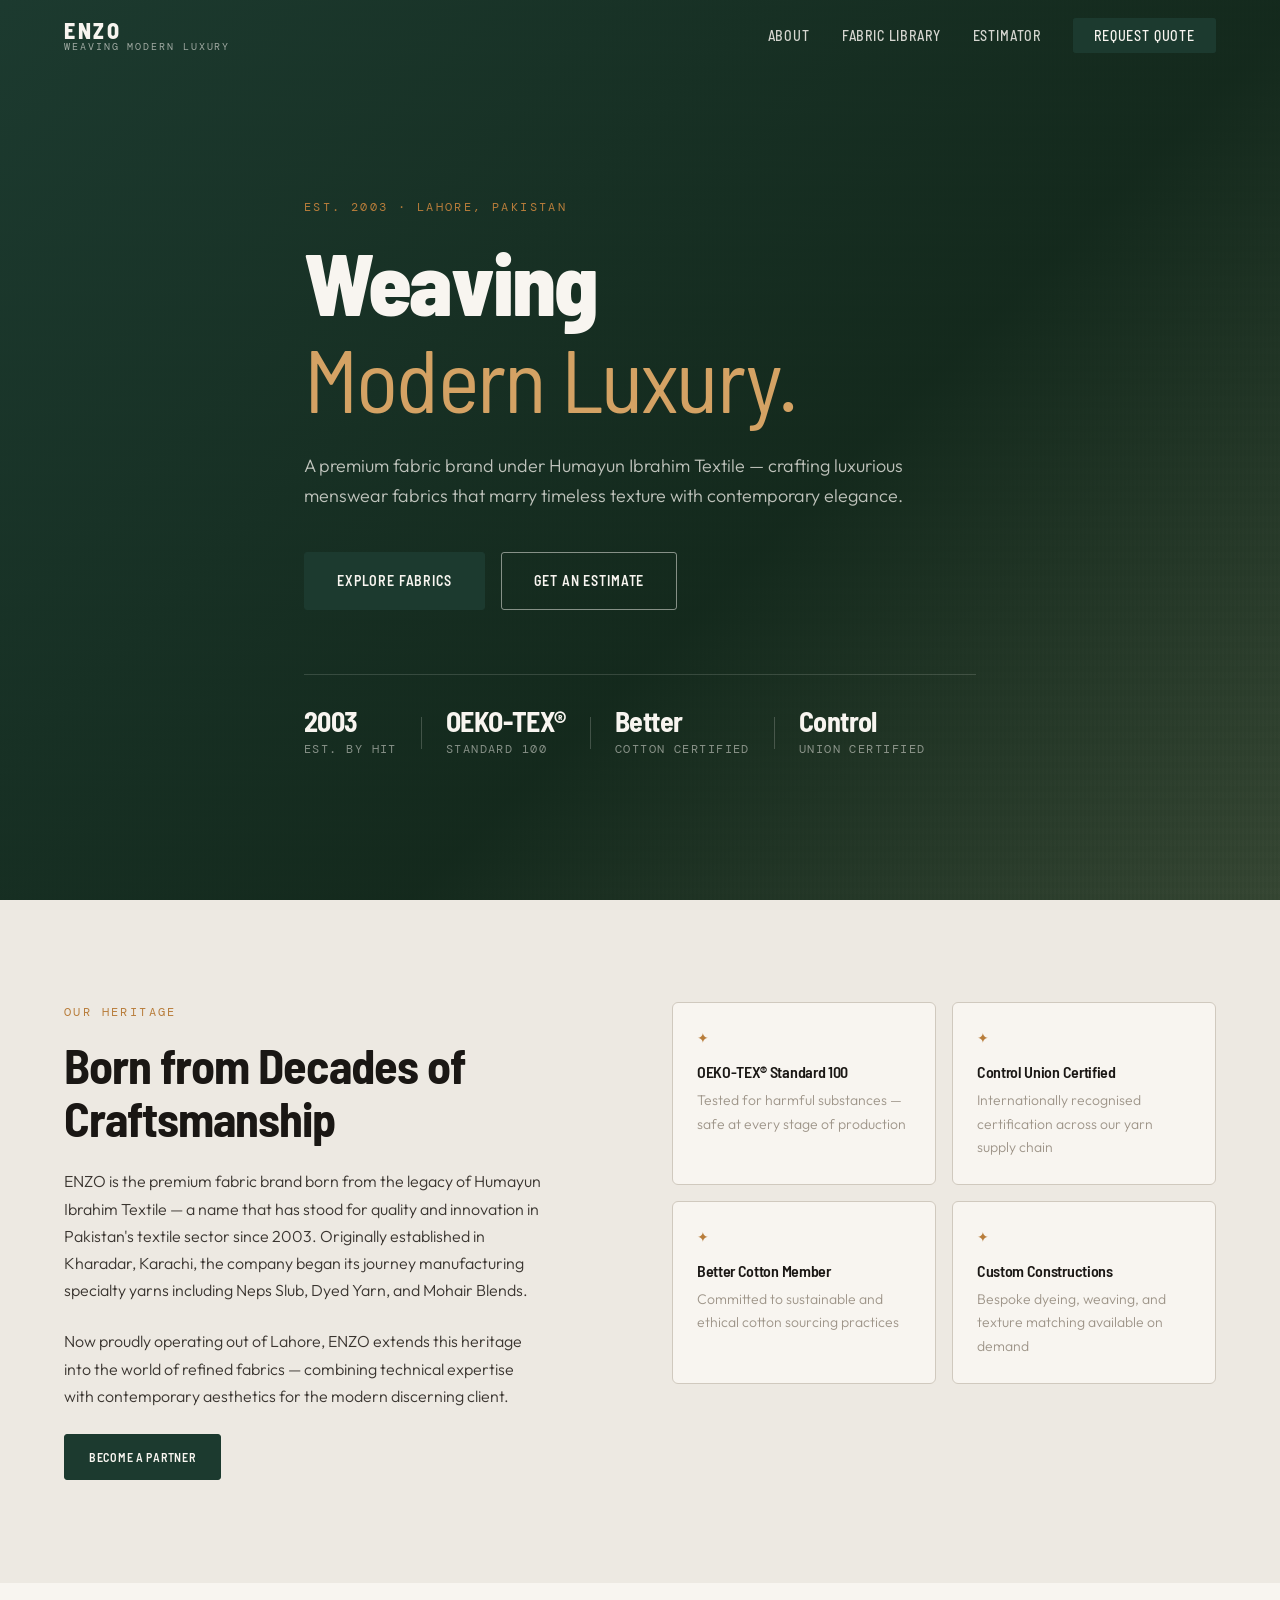
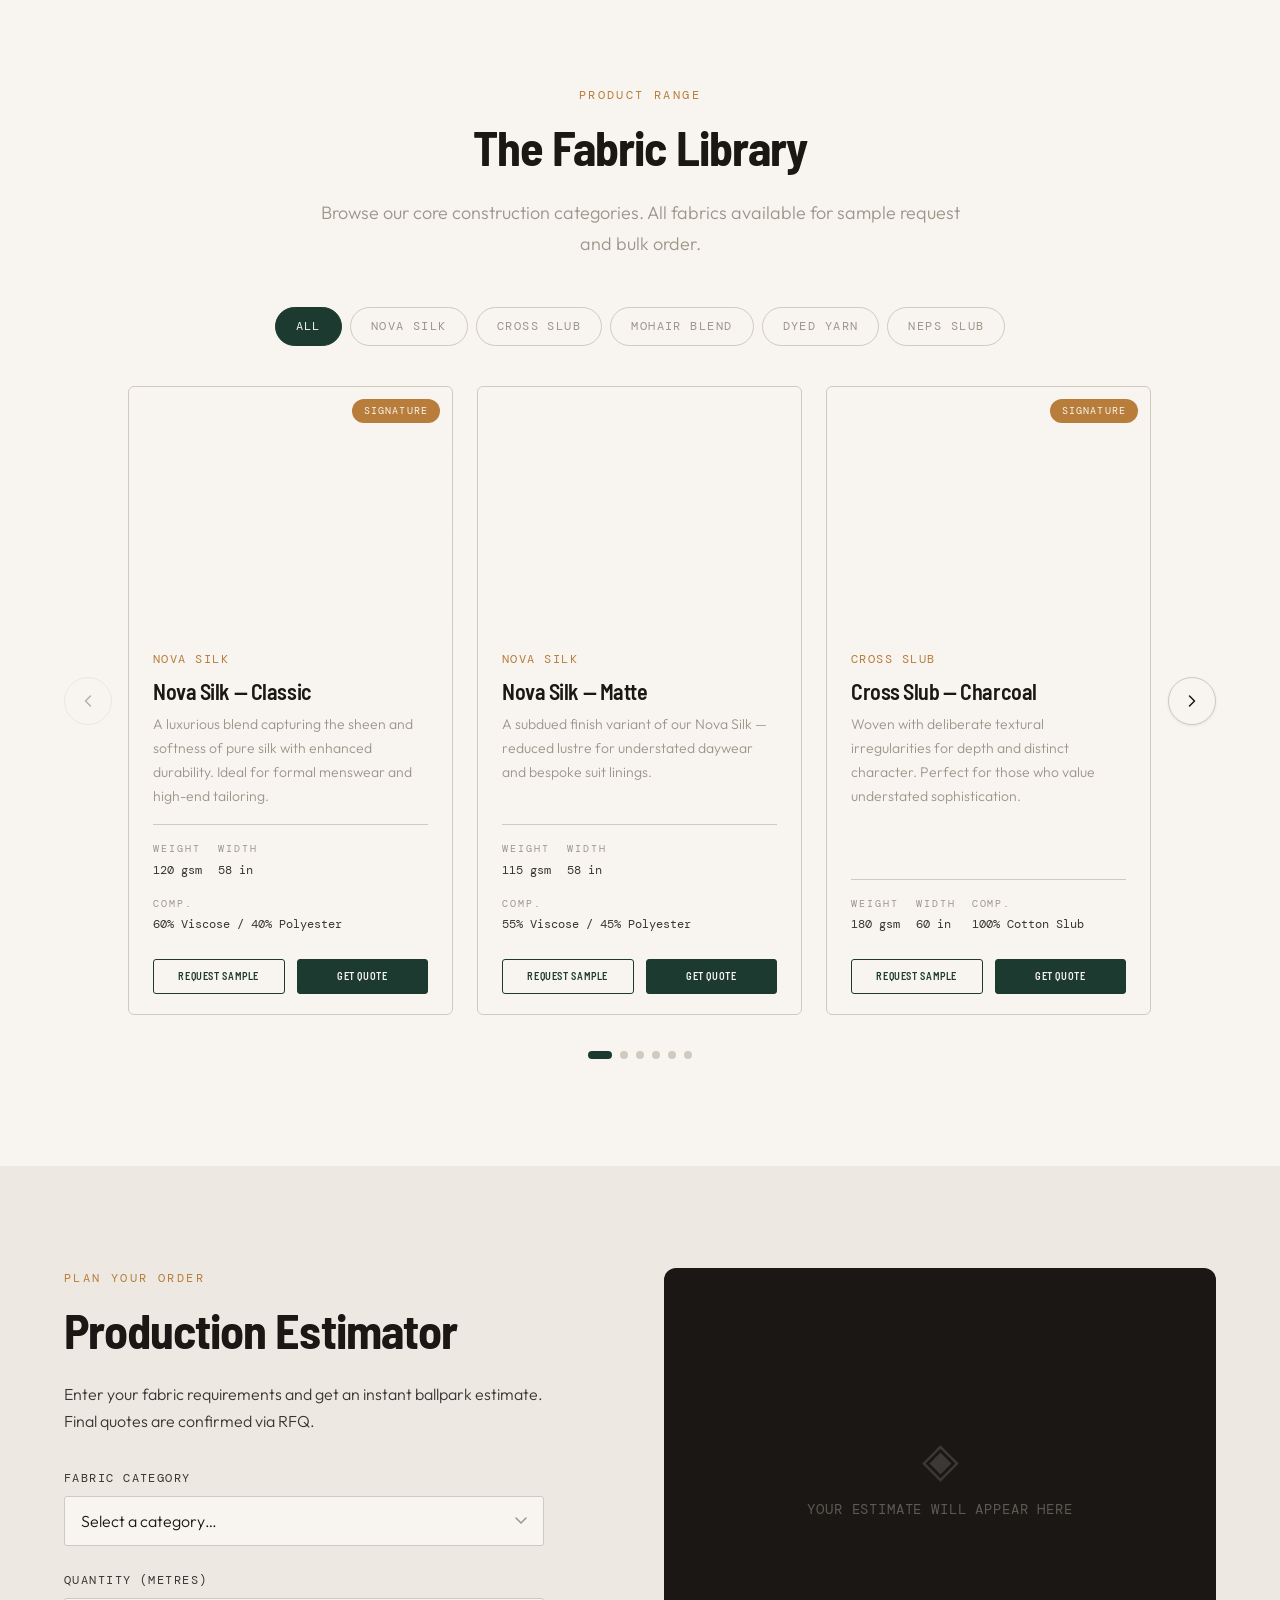
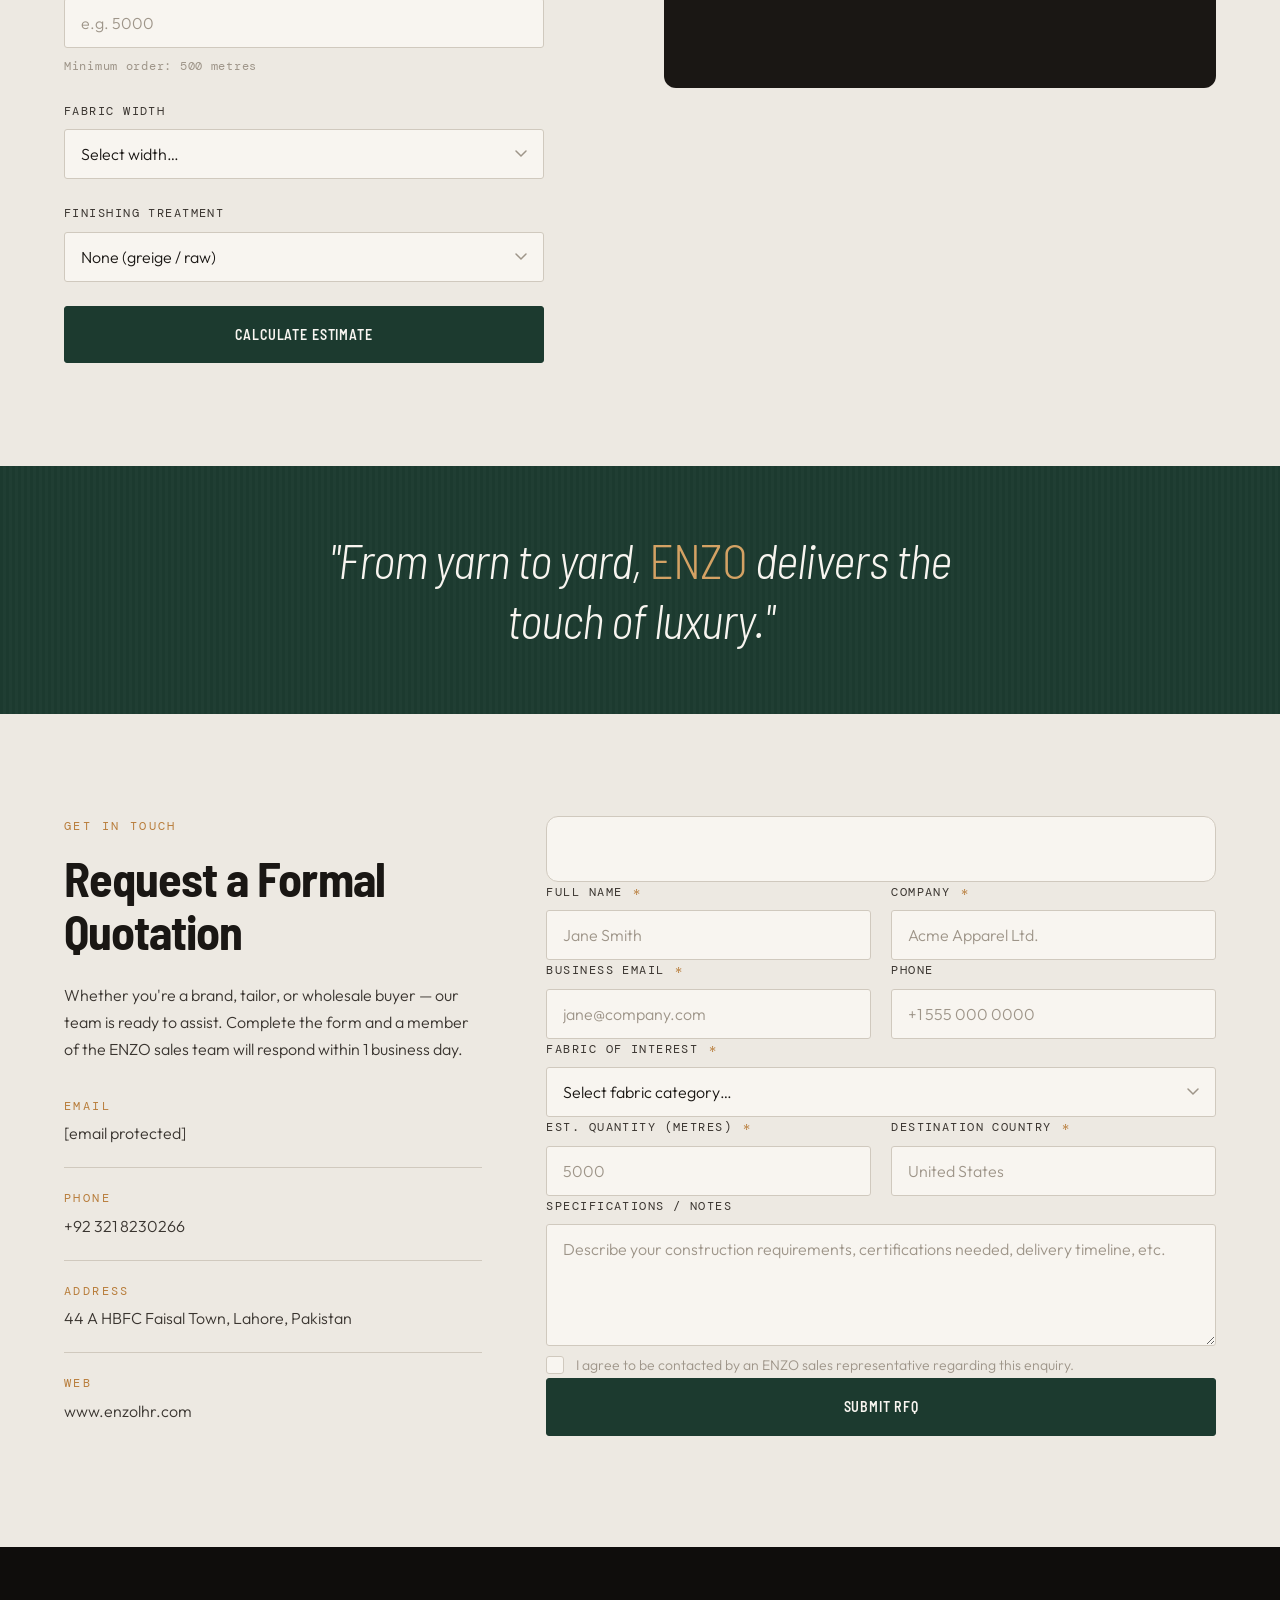
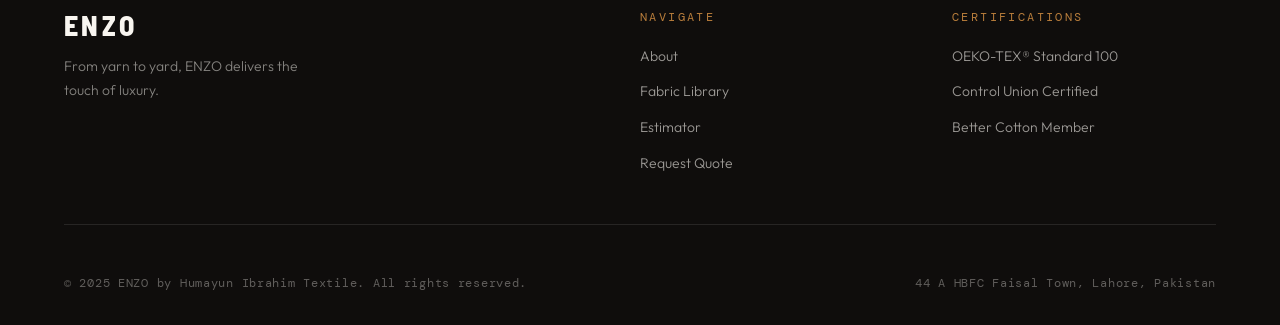
==== commit a896e591: "carousel" ====
--- a/index.html
+++ b/index.html
@@ -203,10 +203,35 @@
           <button class="filter-btn" data-filter="neps-slub" aria-pressed="false">Neps Slub</button>
         </div>
 
-        <!-- Fabric cards grid — populated by JS from fabrics.json -->
-        <div class="fabric-grid" id="fabric-grid" role="list" aria-label="Fabric catalog" aria-live="polite">
-          <!-- Cards injected by main.js -->
-          <p class="fabric-grid__loading" aria-live="polite">Loading fabric library…</p>
+        <!-- Fabric Carousel -->
+        <div class="carousel-container">
+          <div class="carousel-wrapper">
+
+            <!-- Prev button -->
+            <button class="carousel-btn carousel-btn--prev" id="carousel-prev" aria-label="Previous fabrics">
+              <svg width="20" height="20" viewBox="0 0 20 20" fill="none" xmlns="http://www.w3.org/2000/svg" aria-hidden="true">
+                <path d="M12.5 15L7.5 10L12.5 5" stroke="currentColor" stroke-width="1.5" stroke-linecap="round" stroke-linejoin="round"/>
+              </svg>
+            </button>
+
+            <!-- Scrolling viewport -->
+            <div class="carousel-viewport" id="carousel-viewport">
+              <div class="carousel-track" id="carousel-track" role="list" aria-label="Fabric catalog" aria-live="polite">
+                <!-- Slides injected by main.js -->
+              </div>
+            </div>
+
+            <!-- Next button -->
+            <button class="carousel-btn carousel-btn--next" id="carousel-next" aria-label="Next fabrics">
+              <svg width="20" height="20" viewBox="0 0 20 20" fill="none" xmlns="http://www.w3.org/2000/svg" aria-hidden="true">
+                <path d="M7.5 5L12.5 10L7.5 15" stroke="currentColor" stroke-width="1.5" stroke-linecap="round" stroke-linejoin="round"/>
+              </svg>
+            </button>
+
+          </div>
+
+          <!-- Dot indicators -->
+          <div class="carousel-dots" id="carousel-dots" aria-label="Carousel position"></div>
         </div>
 
       </div>
@@ -359,7 +384,7 @@
             <address class="contact-details" aria-label="Contact information">
               <div class="contact-item">
                 <span class="contact-item__label">Email</span>
-                <a href="mailto:contact@enzolhr.com" class="contact-item__value">contact@enzolhr.com</a>
+                <a href="/cdn-cgi/l/email-protection#690a06071d080a1d290c07130605011b470a0604" class="contact-item__value"><span class="__cf_email__" data-cfemail="55363a3b2134362115303b2f3a393d277b363a38">[email&#160;protected]</span></a>
               </div>
               <div class="contact-item">
                 <span class="contact-item__label">Phone</span>
@@ -506,6 +531,7 @@
       </div>
 
     </div>
+
   </footer>
 
   <!-- Scripts -->
--- a/css/components.css
+++ b/css/components.css
@@ -754,4 +754,142 @@
   .result-row__value--price {
     font-size: var(--text-lg);
   }
+}
+
+
+/* ============================================================
+   CAROUSEL — Fabric Library
+   ============================================================ */
+
+.carousel-container {
+  width: 100%;
+}
+
+.carousel-wrapper {
+  display: flex;
+  align-items: center;
+  gap: var(--space-4);
+}
+
+/* The clipping window */
+.carousel-viewport {
+  flex: 1;
+  overflow: hidden;
+  /* Small outline on focus for keyboard nav */
+  border-radius: var(--radius-sm);
+}
+
+.carousel-viewport:focus-visible {
+  outline: 2px solid var(--color-accent);
+  outline-offset: 4px;
+}
+
+/* The sliding track — transition set by JS after first paint */
+.carousel-track {
+  display: flex;
+  gap: 24px;
+  will-change: transform;
+}
+
+/* Each slide wraps exactly one fabric card */
+.carousel-slide {
+  flex-shrink: 0;
+}
+
+/* Card fills its slide completely */
+.carousel-slide .fabric-card {
+  width: 100%;
+  height: 100%;
+}
+
+/* Empty state message */
+.carousel-empty {
+  font-family: var(--font-mono);
+  font-size: var(--text-sm);
+  letter-spacing: var(--tracking-wide);
+  color: var(--color-mid);
+  padding: var(--space-16) var(--space-4);
+  text-align: center;
+  width: 100%;
+}
+
+/* ── Arrow Buttons ─────────────────────────────────────────── */
+.carousel-btn {
+  flex-shrink: 0;
+  width: 48px;
+  height: 48px;
+  border-radius: 50%;
+  background-color: var(--color-white);
+  border: 1.5px solid var(--color-border);
+  display: flex;
+  align-items: center;
+  justify-content: center;
+  cursor: pointer;
+  color: var(--color-heading);
+  transition:
+    background-color var(--transition-base),
+    border-color var(--transition-base),
+    color var(--transition-base),
+    transform var(--transition-fast),
+    opacity var(--transition-base);
+  box-shadow: var(--shadow-sm);
+}
+
+.carousel-btn:hover:not(:disabled) {
+  background-color: var(--color-brand);
+  border-color: var(--color-brand);
+  color: var(--color-white);
+  transform: scale(1.06);
+  box-shadow: var(--shadow-md);
+}
+
+.carousel-btn:disabled {
+  opacity: 0.3;
+  cursor: not-allowed;
+  transform: none;
+  box-shadow: none;
+}
+
+/* ── Dot Indicators ────────────────────────────────────────── */
+.carousel-dots {
+  display: flex;
+  justify-content: center;
+  align-items: center;
+  gap: var(--space-2);
+  margin-top: var(--space-8);
+  min-height: 16px;
+}
+
+.carousel-dot {
+  width: 8px;
+  height: 8px;
+  border-radius: 999px;
+  background-color: var(--color-border);
+  border: none;
+  padding: 0;
+  cursor: pointer;
+  transition:
+    background-color var(--transition-base),
+    width var(--transition-base);
+}
+
+.carousel-dot:hover {
+  background-color: var(--color-mid);
+}
+
+.carousel-dot--active {
+  background-color: var(--color-brand);
+  width: 24px;
+}
+
+/* ── Responsive ────────────────────────────────────────────── */
+@media (max-width: 640px) {
+  .carousel-btn {
+    width: 38px;
+    height: 38px;
+  }
+
+  .carousel-wrapper {
+    gap: var(--space-3);
+  }
 }
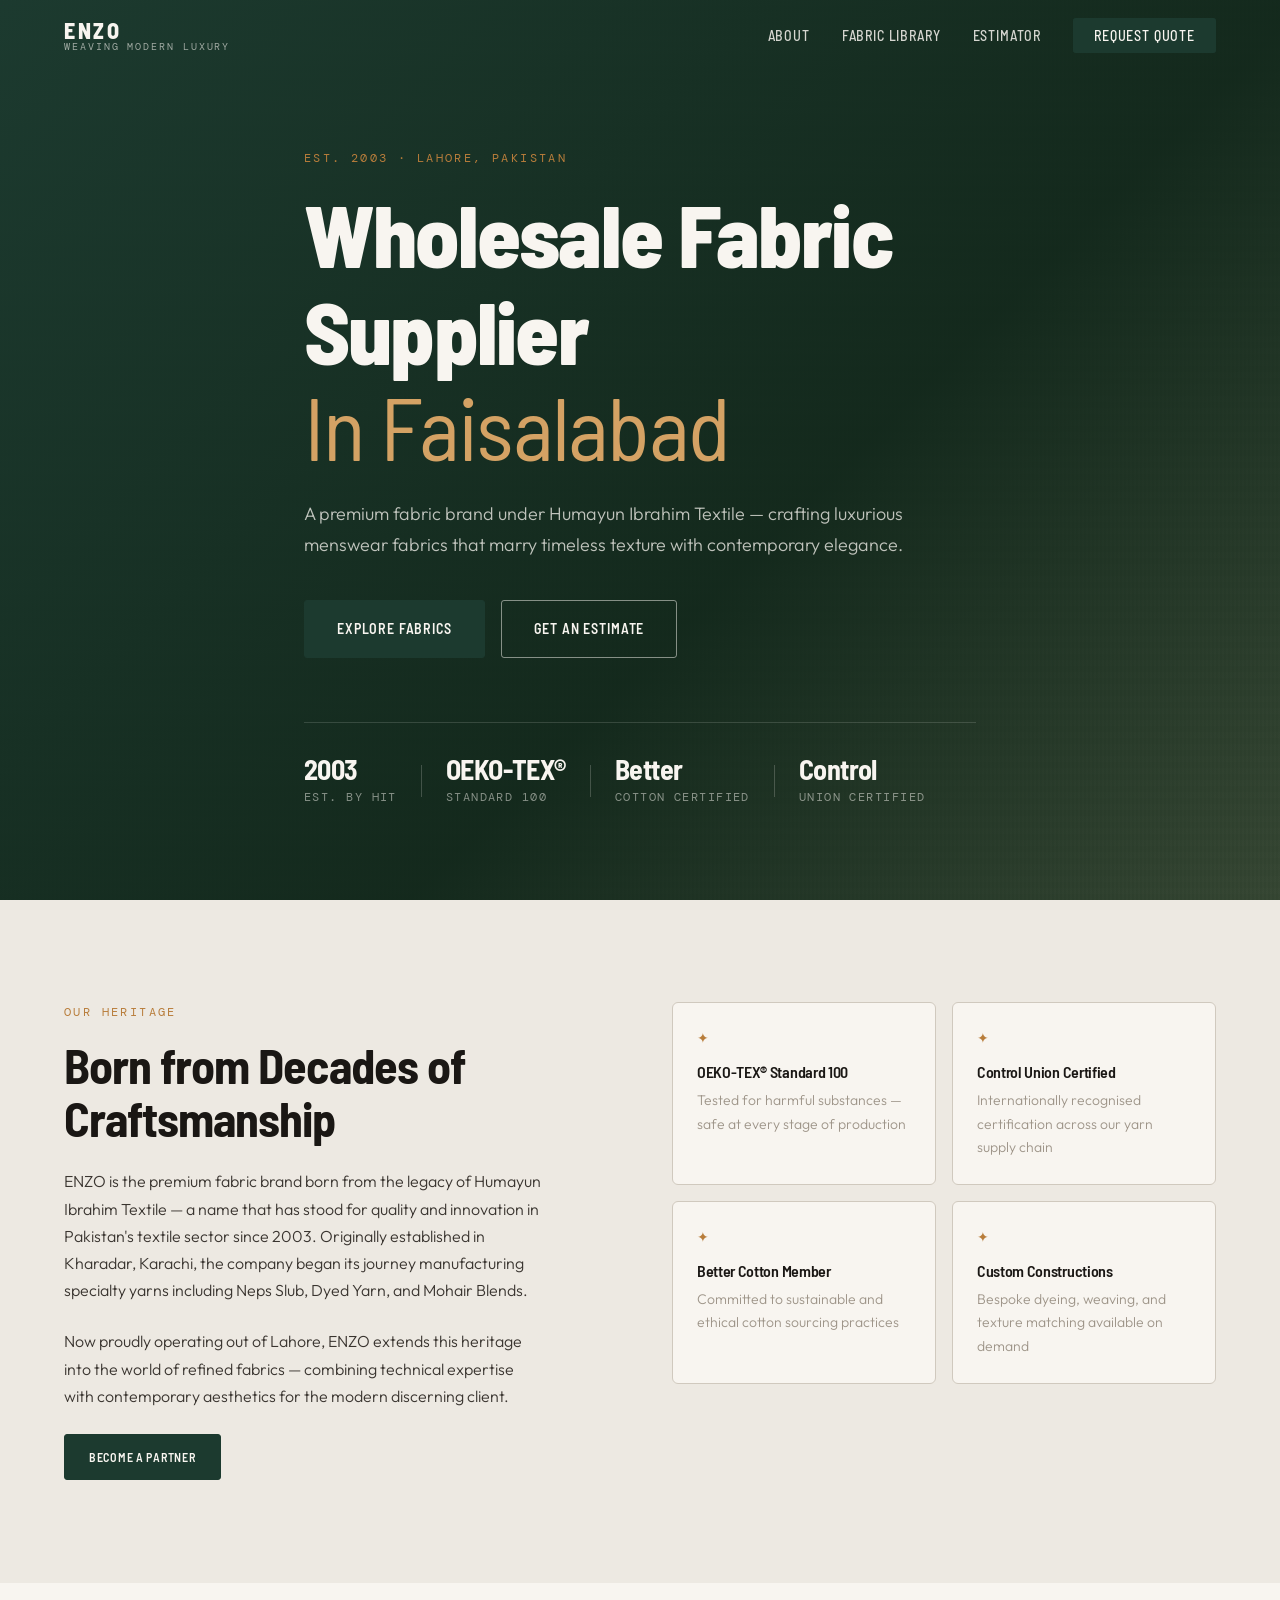
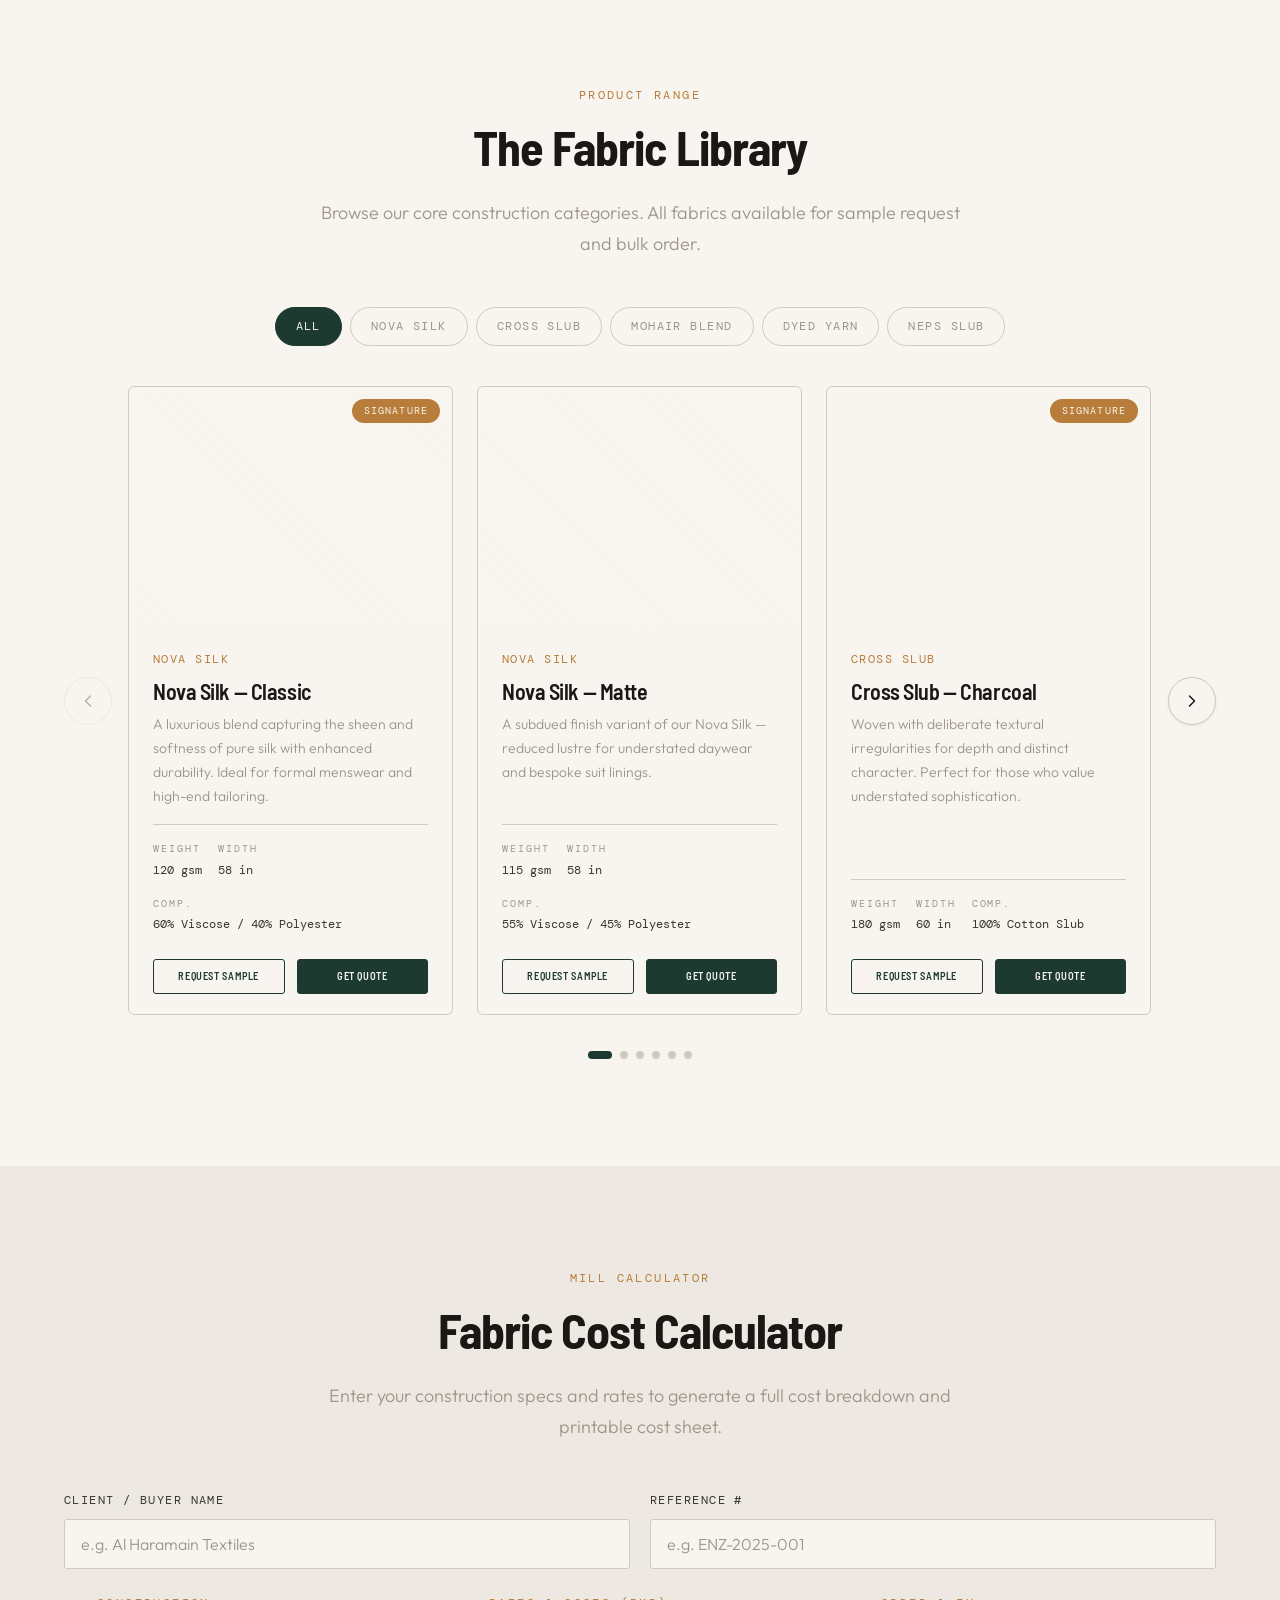
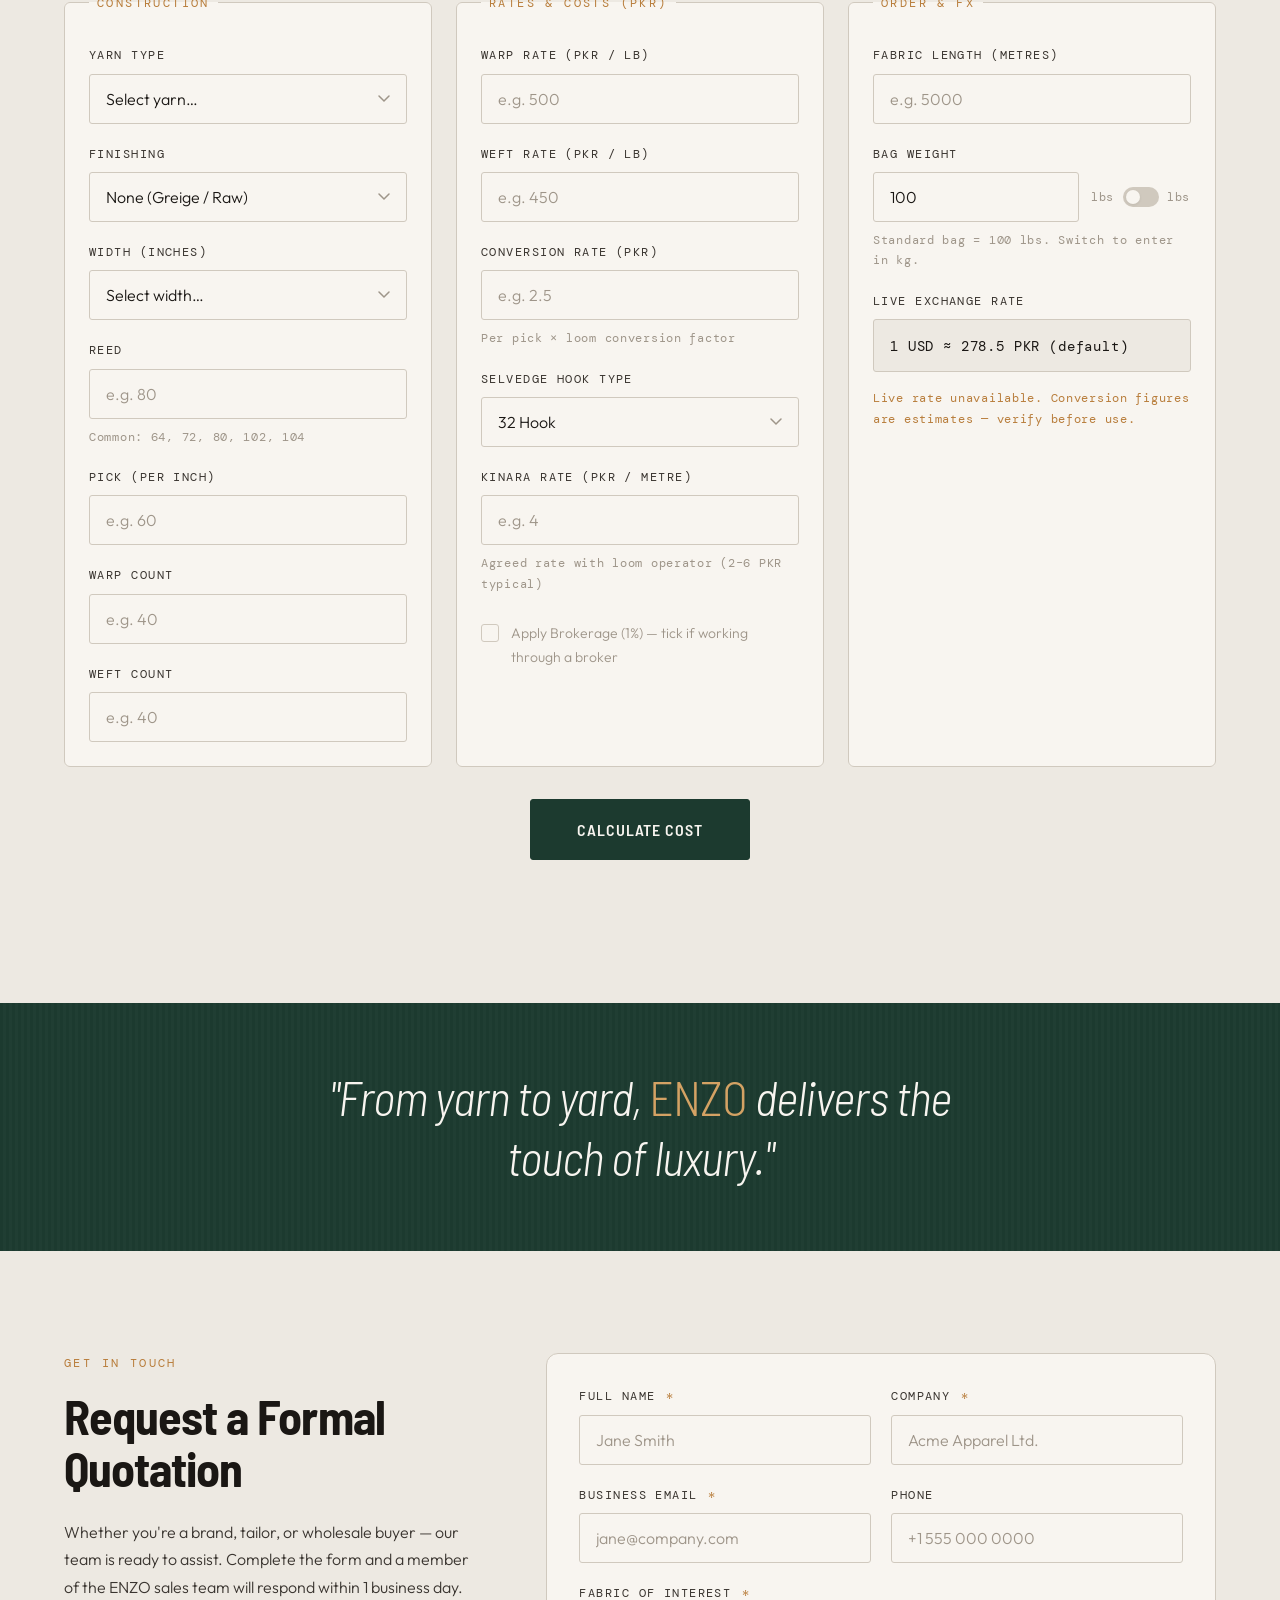
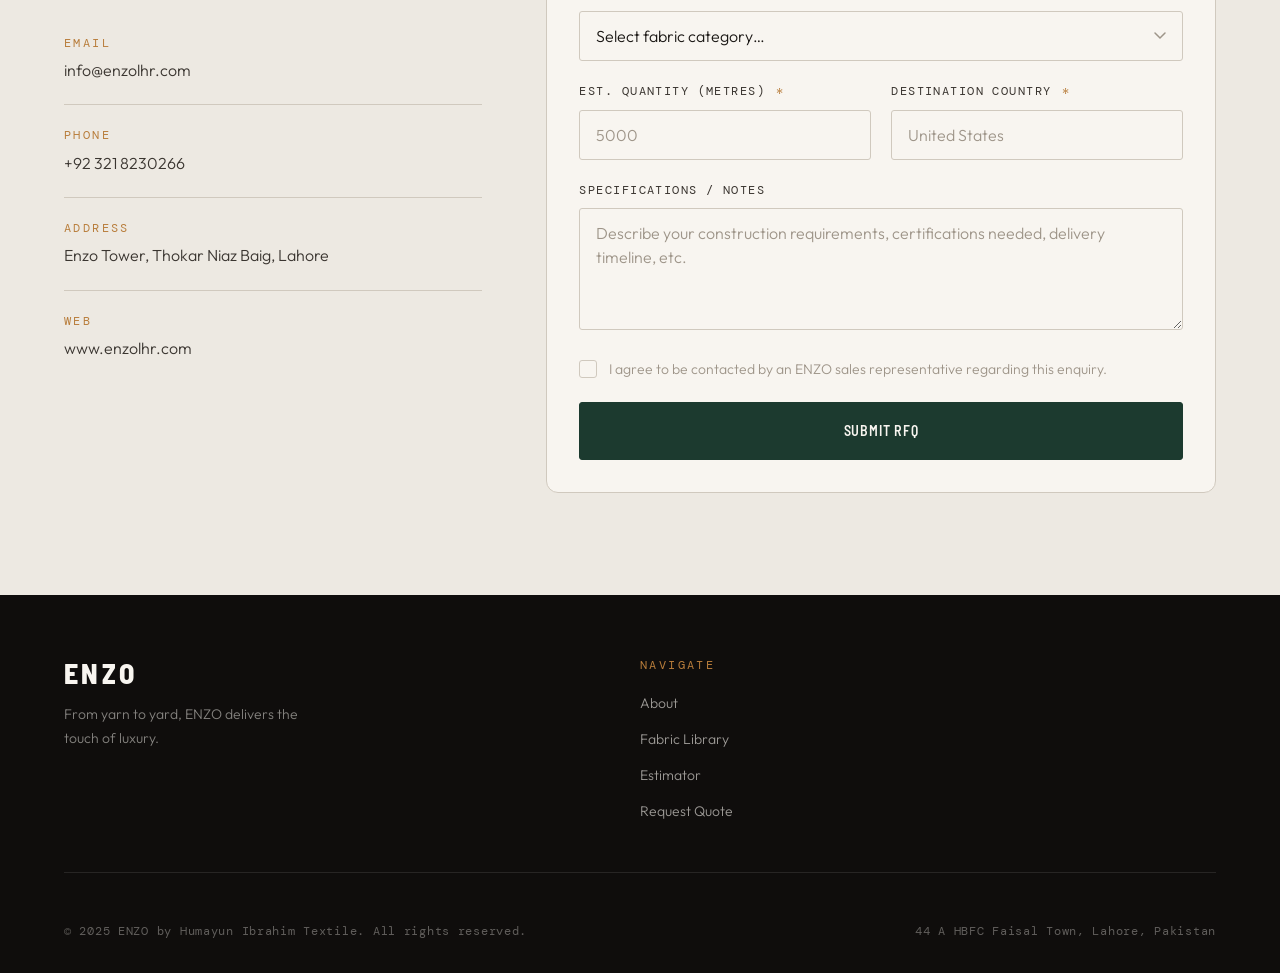
==== commit 6f730979: "something" ====
--- a/index.html
+++ b/index.html
@@ -87,8 +87,8 @@
 
         <!-- Main headline -->
         <h1 class="hero-headline">
-          <span class="hero-headline__line">Weaving</span>
-          <span class="hero-headline__line hero-headline__line--italic">Modern Luxury.</span>
+          <span class="hero-headline__line">Wholesale Fabric Supplier</span>
+          <span class="hero-headline__line hero-headline__line--italic">In Faisalabad</span>
         </h1>
 
         <!-- Sub-copy -->
@@ -238,122 +238,209 @@
     </section>
 
 
-    <!-- ── SECTION 4: PRODUCTION ESTIMATOR ────────────────────── -->
-    <section class="section estimator" id="estimator" aria-label="Production cost estimator">
+    <!-- ── SECTION 4: FABRIC COST CALCULATOR ──────────────── -->
+    <section class="section estimator" id="estimator" aria-label="Fabric cost calculator">
       <div class="container">
 
-        <div class="estimator-layout">
-
-          <!-- Left: Form inputs -->
-          <div class="estimator-form-panel">
-            <p class="eyebrow">Plan Your Order</p>
-            <h2 class="section-heading">Production Estimator</h2>
-            <p class="body-copy">Enter your fabric requirements and get an instant ballpark estimate. Final quotes are confirmed via RFQ.</p>
-
-            <form class="estimator-form" id="estimator-form" novalidate aria-label="Production estimator form">
-
-              <!-- Fabric type -->
-              <div class="form-group">
-                <label class="form-label" for="est-fabric-type">Fabric Category</label>
-                <select class="form-select" id="est-fabric-type" name="fabricType" required>
-                  <option value="" disabled selected>Select a category…</option>
-                  <option value="nova-silk">Nova Silk</option>
-                  <option value="cross-slub">Cross Slub</option>
-                  <option value="mohair">Mohair Blend</option>
-                  <option value="dyed-yarn">Dyed Yarn</option>
-                  <option value="neps-slub">Neps Slub</option>
-                  <option value="custom">Custom Construction</option>
+        <div class="section-header">
+          <p class="eyebrow">Mill Calculator</p>
+          <h2 class="section-heading">Fabric Cost Calculator</h2>
+          <p class="section-subheading">Enter your construction specs and rates to generate a full cost breakdown and printable cost sheet.</p>
+        </div>
+
+        <form id="calc-form" novalidate autocomplete="off">
+
+          <!-- ── ROW 1: Reference ── -->
+          <div class="calc-row calc-row--ref">
+            <div class="form-group">
+              <label class="form-label" for="calc-client">Client / Buyer Name</label>
+              <input class="form-input calc-input" type="text" id="calc-client" name="client" placeholder="e.g. Al Haramain Textiles" />
+            </div>
+            <div class="form-group">
+              <label class="form-label" for="calc-ref">Reference #</label>
+              <input class="form-input calc-input" type="text" id="calc-ref" name="ref" placeholder="e.g. ENZ-2025-001" />
+            </div>
+          </div>
+
+          <div class="calc-fieldsets">
+
+            <!-- ── FIELDSET 1: Construction ── -->
+            <fieldset class="calc-fieldset">
+              <legend class="calc-legend">Construction</legend>
+
+              <div class="form-group">
+                <label class="form-label" for="calc-yarn">Yarn Type</label>
+                <select class="form-select calc-select" id="calc-yarn" name="yarn" required>
+                  <option value="" disabled selected>Select yarn…</option>
+                  <option value="Mohair Blend">Mohair Blend</option>
+                  <option value="Dyed Yarn">Dyed Yarn</option>
+                  <option value="Neps Slub">Neps Slub</option>
                 </select>
               </div>
 
-              <!-- Quantity -->
-              <div class="form-group">
-                <label class="form-label" for="est-quantity">Quantity (metres)</label>
-                <input class="form-input" type="number" id="est-quantity" name="quantity" min="500" max="10000000" placeholder="e.g. 5000" required />
-                <span class="form-hint">Minimum order: 500 metres</span>
-              </div>
-
-              <!-- Width -->
-              <div class="form-group">
-                <label class="form-label" for="est-width">Fabric Width</label>
-                <select class="form-select" id="est-width" name="width" required>
+              <div class="form-group">
+                <label class="form-label" for="calc-finish">Finishing</label>
+                <select class="form-select calc-select" id="calc-finish" name="finish">
+                  <option value="None">None (Greige / Raw)</option>
+                  <option value="Polyester Dyed">Polyester Dyed</option>
+                  <option value="Viscose Dyed">Viscose Dyed</option>
+                  <option value="Solid Dyed">Solid Dyed</option>
+                </select>
+              </div>
+
+              <div class="form-group">
+                <label class="form-label" for="calc-width">Width (inches)</label>
+                <select class="form-select calc-select" id="calc-width" name="width" required>
                   <option value="" disabled selected>Select width…</option>
-                  <option value="44">44 inches (112 cm)</option>
-                  <option value="58">58 inches (147 cm)</option>
-                  <option value="60">60 inches (152 cm)</option>
-                  <option value="72">72 inches (183 cm)</option>
+                  <option value="45">45 inches</option>
+                  <option value="60">60 inches</option>
+                  <option value="62">62 inches</option>
                 </select>
               </div>
 
-              <!-- Finish -->
-              <div class="form-group">
-                <label class="form-label" for="est-finish">Finishing Treatment</label>
-                <select class="form-select" id="est-finish" name="finish">
-                  <option value="none">None (greige / raw)</option>
-                  <option value="bleached">Bleached</option>
-                  <option value="dyed">Solid Dyed</option>
-                  <option value="printed">Printed</option>
-                  <option value="coated">Coated / Laminated</option>
+              <div class="form-group">
+                <label class="form-label" for="calc-reed">Reed</label>
+                <input class="form-input calc-input" type="number" id="calc-reed" name="reed"
+                  placeholder="e.g. 80" min="1" step="1" required />
+                <span class="form-hint">Common: 64, 72, 80, 102, 104</span>
+              </div>
+
+              <div class="form-group">
+                <label class="form-label" for="calc-pick">Pick (per inch)</label>
+                <input class="form-input calc-input" type="number" id="calc-pick" name="pick"
+                  placeholder="e.g. 60" min="1" step="1" required />
+              </div>
+
+              <div class="form-group">
+                <label class="form-label" for="calc-warp-count">Warp Count</label>
+                <input class="form-input calc-input" type="number" id="calc-warp-count" name="warpCount"
+                  placeholder="e.g. 40" min="2" step="0.5" required />
+              </div>
+
+              <div class="form-group">
+                <label class="form-label" for="calc-weft-count">Weft Count</label>
+                <input class="form-input calc-input" type="number" id="calc-weft-count" name="weftCount"
+                  placeholder="e.g. 40" min="1" step="0.5" required />
+              </div>
+
+            </fieldset>
+
+            <!-- ── FIELDSET 2: Rates ── -->
+            <fieldset class="calc-fieldset">
+              <legend class="calc-legend">Rates &amp; Costs (PKR)</legend>
+
+              <div class="form-group">
+                <label class="form-label" for="calc-warp-rate">Warp Rate (PKR / lb)</label>
+                <input class="form-input calc-input" type="number" id="calc-warp-rate" name="warpRate"
+                  placeholder="e.g. 500" min="0" step="0.01" required />
+              </div>
+
+              <div class="form-group">
+                <label class="form-label" for="calc-weft-rate">Weft Rate (PKR / lb)</label>
+                <input class="form-input calc-input" type="number" id="calc-weft-rate" name="weftRate"
+                  placeholder="e.g. 450" min="0" step="0.01" required />
+              </div>
+
+              <div class="form-group">
+                <label class="form-label" for="calc-conv-rate">Conversion Rate (PKR)</label>
+                <input class="form-input calc-input" type="number" id="calc-conv-rate" name="convRate"
+                  placeholder="e.g. 2.5" min="0" step="0.01" required />
+                <span class="form-hint">Per pick × loom conversion factor</span>
+              </div>
+
+              <div class="form-group">
+                <label class="form-label" for="calc-hook">Selvedge Hook Type</label>
+                <select class="form-select calc-select" id="calc-hook" name="hook">
+                  <option value="16 hook">16 Hook</option>
+                  <option value="32 hook" selected>32 Hook</option>
+                  <option value="72 hook">72 Hook</option>
                 </select>
               </div>
 
-              <button type="submit" class="btn btn--primary btn--full" id="est-submit">
-                Calculate Estimate
-              </button>
-
-            </form>
-          </div>
-
-          <!-- Right: Results panel -->
-          <div class="estimator-results-panel" id="estimator-results" aria-live="polite" aria-label="Estimate results">
-
-            <!-- Default idle state -->
-            <div class="results-idle" id="results-idle">
-              <div class="results-idle__icon" aria-hidden="true">◈</div>
-              <p class="results-idle__text">Your estimate will appear here</p>
-            </div>
-
-            <!-- Results state (hidden until calculated) -->
-            <div class="results-output" id="results-output" hidden>
-              <p class="eyebrow">Your Estimate</p>
-
-              <div class="result-row">
-                <span class="result-row__label">Fabric Type</span>
-                <span class="result-row__value" id="res-fabric-type">—</span>
-              </div>
-              <div class="result-row">
-                <span class="result-row__label">Quantity</span>
-                <span class="result-row__value" id="res-quantity">—</span>
-              </div>
-              <div class="result-row">
-                <span class="result-row__label">Width</span>
-                <span class="result-row__value" id="res-width">—</span>
-              </div>
-              <div class="result-row">
-                <span class="result-row__label">Finishing</span>
-                <span class="result-row__value" id="res-finish">—</span>
-              </div>
-
-              <div class="result-divider" aria-hidden="true"></div>
-
-              <div class="result-row result-row--total">
-                <span class="result-row__label">Estimated Price Range</span>
-                <span class="result-row__value result-row__value--price" id="res-price">—</span>
-              </div>
-
-              <div class="result-row result-row--total">
-                <span class="result-row__label">Lead Time</span>
-                <span class="result-row__value" id="res-lead-time">—</span>
-              </div>
-
-              <p class="results-disclaimer">* Estimates are indicative. Final pricing confirmed via formal quotation.</p>
-
-              <a href="#rfq" class="btn btn--primary btn--full">Proceed to RFQ</a>
-            </div>
-
-          </div>
-
-        </div>
+              <div class="form-group">
+                <label class="form-label" for="calc-kinara">Kinara Rate (PKR / metre)</label>
+                <input class="form-input calc-input" type="number" id="calc-kinara" name="kinara"
+                  placeholder="e.g. 4" min="0" step="0.5" required />
+                <span class="form-hint">Agreed rate with loom operator (2–6 PKR typical)</span>
+              </div>
+
+              <div class="form-group form-group--checkbox">
+                <label class="checkbox-label">
+                  <input type="checkbox" id="calc-brokerage" name="brokerage" class="checkbox-input" />
+                  <span class="checkbox-custom" aria-hidden="true"></span>
+                  <span class="checkbox-text">Apply Brokerage (1%) &mdash; tick if working through a broker</span>
+                </label>
+              </div>
+
+            </fieldset>
+
+            <!-- ── FIELDSET 3: Order & FX ── -->
+            <fieldset class="calc-fieldset">
+              <legend class="calc-legend">Order &amp; FX</legend>
+
+              <div class="form-group">
+                <label class="form-label" for="calc-length">Fabric Length (metres)</label>
+                <input class="form-input calc-input" type="number" id="calc-length" name="length"
+                  placeholder="e.g. 5000" min="1" step="1" required />
+              </div>
+
+              <div class="form-group">
+                <label class="form-label" for="calc-bag-weight">Bag Weight</label>
+                <div class="calc-bag-row">
+                  <input class="form-input calc-input" type="number" id="calc-bag-weight" name="bagWeight"
+                    value="100" min="1" step="0.01" placeholder="100" />
+                  <div class="calc-unit-toggle">
+                    <span class="unit-label">lbs</span>
+                    <label class="toggle-switch" aria-label="Switch bag weight unit">
+                      <input type="checkbox" id="calc-bag-unit" />
+                      <span class="toggle-slider"></span>
+                    </label>
+                    <span class="unit-label" id="bag-unit-label">lbs</span>
+                  </div>
+                </div>
+                <span class="form-hint">Standard bag = 100 lbs. Switch to enter in kg.</span>
+              </div>
+
+              <!-- FX Rate display (read-only, auto-fetched) -->
+              <div class="form-group">
+                <label class="form-label">Live Exchange Rate</label>
+                <div class="fx-display-box">
+                  <span id="calc-fx-display" class="fx-rate-text">…</span>
+                </div>
+                <span class="fx-status" id="fx-status">Fetching…</span>
+              </div>
+
+            </fieldset>
+
+          </div><!-- /.calc-fieldsets -->
+
+          <div class="calc-submit-row">
+            <button type="submit" class="btn btn--primary" id="calc-submit">
+              Calculate Cost
+            </button>
+          </div>
+
+        </form>
+
+        <!-- ── RESULTS PANEL ── -->
+        <div id="calc-results" class="calc-results" hidden>
+
+          <!-- Currency Toggle -->
+          <div class="currency-toggle no-print">
+            <span class="currency-toggle__label">View in:</span>
+            <button class="currency-btn currency-btn--active" data-currency="PKR">PKR</button>
+            <button class="currency-btn" data-currency="USD">USD</button>
+            <button class="currency-btn" data-currency="CAD">CAD</button>
+            <button class="currency-btn" data-currency="AUD">AUD</button>
+            <button class="currency-btn" data-currency="AED">AED</button>
+            <button class="currency-btn" data-currency="IRR">IRR</button>
+            <button class="currency-btn" data-currency="AFN">AFN</button>
+          </div>
+
+          <!-- Results injected by calculator.js -->
+
+        </div>
+
       </div>
     </section>
 
@@ -384,7 +471,7 @@
             <address class="contact-details" aria-label="Contact information">
               <div class="contact-item">
                 <span class="contact-item__label">Email</span>
-                <a href="/cdn-cgi/l/email-protection#690a06071d080a1d290c07130605011b470a0604" class="contact-item__value"><span class="__cf_email__" data-cfemail="55363a3b2134362115303b2f3a393d277b363a38">[email&#160;protected]</span></a>
+                <a href="/cdn-cgi/l/email-protection#690a06071d080a1d290c07130605011b470a0604" class="contact-item__value"><span class="__cf_email__" data-cfemail="55363a3b2134362115303b2f3a393d277b363a38">info@enzolhr.com</span></a>
               </div>
               <div class="contact-item">
                 <span class="contact-item__label">Phone</span>
@@ -392,7 +479,7 @@
               </div>
               <div class="contact-item">
                 <span class="contact-item__label">Address</span>
-                <span class="contact-item__value">44 A HBFC Faisal Town, Lahore, Pakistan</span>
+                <span class="contact-item__value">Enzo Tower, Thokar Niaz Baig, Lahore</span>
               </div>
               <div class="contact-item">
                 <span class="contact-item__label">Web</span>
@@ -403,7 +490,7 @@
 
           <!-- Right: RFQ form -->
           <div class="rfq-form-wrapper">
-            <form class="rfq-form" id="rfq-form" novalidate aria-label="Request for quotation form" action="https://formspree.io/f/xnjoqwgv" method="POST"></form>
+            <form class="rfq-form" id="rfq-form" novalidate aria-label="Request for quotation form">
 
               <!-- Row: Name + Company -->
               <div class="form-row">
@@ -512,16 +599,6 @@
           </ul>
         </nav>
 
-        <!-- Certifications column -->
-        <div class="footer-certs">
-          <h4 class="footer-nav__heading">Certifications</h4>
-          <ul class="footer-nav__list">
-            <li>OEKO-TEX® Standard 100</li>
-            <li>Control Union Certified</li>
-            <li>Better Cotton Member</li>
-          </ul>
-        </div>
-
       </div>
 
       <!-- Footer bottom bar -->
--- a/css/components.css
+++ b/css/components.css
@@ -892,4 +892,456 @@
   .carousel-wrapper {
     gap: var(--space-3);
   }
+}
+
+
+/* ============================================================
+   FABRIC COST CALCULATOR
+   ============================================================ */
+
+/* ── Layout ─────────────────────────────────────────────────── */
+.calc-row--ref {
+  display: grid;
+  grid-template-columns: 1fr 1fr;
+  gap: var(--space-5);
+  margin-bottom: var(--space-6);
+}
+
+.calc-fieldsets {
+  display: grid;
+  grid-template-columns: repeat(3, 1fr);
+  gap: var(--space-6);
+  margin-bottom: var(--space-8);
+}
+
+.calc-fieldset {
+  background-color: var(--color-white);
+  border: 1px solid var(--color-border);
+  border-radius: var(--radius-md);
+  padding: var(--space-6);
+  display: flex;
+  flex-direction: column;
+  gap: var(--space-5);
+}
+
+.calc-legend {
+  font-family: var(--font-mono);
+  font-size: var(--text-xs);
+  font-weight: 400;
+  letter-spacing: var(--tracking-widest);
+  text-transform: uppercase;
+  color: var(--color-accent);
+  padding: 0 var(--space-2);
+  margin-bottom: var(--space-2);
+}
+
+/* Reuse existing form-input/select but scoped */
+.calc-input,
+.calc-select {
+  width: 100%;
+}
+
+/* Bag row: input + unit toggle side by side */
+.calc-bag-row {
+  display: flex;
+  gap: var(--space-3);
+  align-items: center;
+}
+
+.calc-bag-row .form-input {
+  flex: 1;
+}
+
+.calc-unit-toggle {
+  display: flex;
+  align-items: center;
+  gap: var(--space-2);
+  flex-shrink: 0;
+}
+
+.unit-label {
+  font-family: var(--font-mono);
+  font-size: var(--text-xs);
+  color: var(--color-mid);
+  letter-spacing: var(--tracking-wide);
+  min-width: 24px;
+}
+
+/* Toggle switch */
+.toggle-switch {
+  position: relative;
+  display: inline-block;
+  width: 36px;
+  height: 20px;
+  cursor: pointer;
+}
+
+.toggle-switch input {
+  opacity: 0;
+  width: 0;
+  height: 0;
+  position: absolute;
+}
+
+.toggle-slider {
+  position: absolute;
+  inset: 0;
+  background-color: var(--color-border);
+  border-radius: var(--radius-full);
+  transition: background-color var(--transition-fast);
+}
+
+.toggle-slider::before {
+  content: '';
+  position: absolute;
+  width: 14px;
+  height: 14px;
+  left: 3px;
+  top: 3px;
+  background-color: var(--color-white);
+  border-radius: 50%;
+  transition: transform var(--transition-fast);
+  box-shadow: var(--shadow-sm);
+}
+
+.toggle-switch input:checked + .toggle-slider {
+  background-color: var(--color-brand);
+}
+
+.toggle-switch input:checked + .toggle-slider::before {
+  transform: translateX(16px);
+}
+
+/* FX display box */
+.fx-display-box {
+  background-color: var(--color-offwhite);
+  border: 1px solid var(--color-border);
+  border-radius: var(--radius-sm);
+  padding: var(--space-3) var(--space-4);
+}
+
+.fx-rate-text {
+  font-family: var(--font-mono);
+  font-size: var(--text-sm);
+  color: var(--color-heading);
+  letter-spacing: var(--tracking-wide);
+}
+
+.fx-status {
+  font-family: var(--font-mono);
+  font-size: var(--text-xs);
+  letter-spacing: var(--tracking-wide);
+  display: block;
+  margin-top: var(--space-2);
+  line-height: var(--leading-relaxed);
+}
+
+.fx-status--live { color: var(--color-success); }
+.fx-status--warn { color: var(--color-warning); }
+
+/* Submit row */
+.calc-submit-row {
+  display: flex;
+  justify-content: center;
+  margin-bottom: var(--space-10);
+}
+
+.calc-submit-row .btn {
+  min-width: 220px;
+  padding: var(--space-4) var(--space-10);
+  font-size: var(--text-base);
+}
+
+/* ── Results Panel ───────────────────────────────────────────── */
+.calc-results {
+  border-top: 2px solid var(--color-brand);
+  padding-top: var(--space-10);
+  margin-top: var(--space-4);
+}
+
+.calc-results[hidden] { display: none; }
+
+/* Currency toggle */
+.currency-toggle {
+  display: flex;
+  align-items: center;
+  gap: var(--space-2);
+  flex-wrap: wrap;
+  margin-bottom: var(--space-8);
+}
+
+.currency-toggle__label {
+  font-family: var(--font-mono);
+  font-size: var(--text-xs);
+  letter-spacing: var(--tracking-wider);
+  text-transform: uppercase;
+  color: var(--color-mid);
+  margin-right: var(--space-2);
+}
+
+.currency-btn {
+  font-family: var(--font-mono);
+  font-size: var(--text-xs);
+  letter-spacing: var(--tracking-wide);
+  text-transform: uppercase;
+  color: var(--color-mid);
+  background-color: transparent;
+  border: 1px solid var(--color-border);
+  border-radius: var(--radius-full);
+  padding: var(--space-1) var(--space-4);
+  cursor: pointer;
+  transition:
+    color var(--transition-fast),
+    background-color var(--transition-fast),
+    border-color var(--transition-fast);
+}
+
+.currency-btn:hover { color: var(--color-brand); border-color: var(--color-brand); }
+
+.currency-btn--active {
+  background-color: var(--color-brand);
+  color: var(--color-white);
+  border-color: var(--color-brand);
+}
+
+/* Results sections */
+.cr-header {
+  display: flex;
+  justify-content: space-between;
+  align-items: flex-start;
+  padding-bottom: var(--space-6);
+  margin-bottom: var(--space-6);
+  border-bottom: 1px solid var(--color-border);
+}
+
+.cr-logo {
+  font-family: var(--font-display);
+  font-size: var(--text-2xl);
+  font-weight: 800;
+  letter-spacing: var(--tracking-wider);
+  color: var(--color-heading);
+}
+
+.cr-brand-sub {
+  font-family: var(--font-mono);
+  font-size: var(--text-xs);
+  color: var(--color-mid);
+  letter-spacing: var(--tracking-wide);
+  display: block;
+  margin-top: 2px;
+}
+
+.cr-meta {
+  text-align: right;
+}
+
+.cr-meta-row {
+  display: flex;
+  gap: var(--space-4);
+  justify-content: flex-end;
+  align-items: baseline;
+  margin-bottom: var(--space-1);
+  font-size: var(--text-sm);
+}
+
+.cr-meta-row span {
+  font-family: var(--font-mono);
+  font-size: var(--text-xs);
+  color: var(--color-mid);
+  letter-spacing: var(--tracking-wide);
+}
+
+.cr-section {
+  margin-bottom: var(--space-8);
+}
+
+.cr-section-title {
+  font-family: var(--font-mono);
+  font-size: var(--text-xs);
+  font-weight: 400;
+  letter-spacing: var(--tracking-widest);
+  text-transform: uppercase;
+  color: var(--color-accent);
+  margin-bottom: var(--space-4);
+  padding-bottom: var(--space-3);
+  border-bottom: 1px solid var(--color-border);
+}
+
+.cr-ccy-note {
+  color: var(--color-mid);
+  font-size: var(--text-xs);
+  text-transform: none;
+  letter-spacing: normal;
+}
+
+.cr-table {
+  display: flex;
+  flex-direction: column;
+  gap: 2px;
+}
+
+.cr-row {
+  display: flex;
+  justify-content: space-between;
+  align-items: baseline;
+  padding: var(--space-2) var(--space-3);
+  border-radius: var(--radius-sm);
+  gap: var(--space-6);
+}
+
+.cr-row:nth-child(even) {
+  background-color: var(--color-offwhite);
+}
+
+.cr-row--sub {
+  background-color: var(--color-surface) !important;
+  font-weight: 600;
+}
+
+.cr-row__label {
+  font-family: var(--font-body);
+  font-size: var(--text-sm);
+  font-weight: 300;
+  color: var(--color-body);
+}
+
+.cr-row__value {
+  font-family: var(--font-mono);
+  font-size: var(--text-sm);
+  color: var(--color-heading);
+  text-align: right;
+  flex-shrink: 0;
+}
+
+/* Final cost highlight */
+.cr-section--highlight {
+  background-color: var(--color-heading);
+  border-radius: var(--radius-md);
+  padding: var(--space-8);
+}
+
+.cr-final-grid {
+  display: grid;
+  grid-template-columns: 1fr 1fr;
+  gap: var(--space-6);
+}
+
+.cr-final-item {
+  display: flex;
+  flex-direction: column;
+  gap: var(--space-2);
+  text-align: center;
+}
+
+.cr-final-label {
+  font-family: var(--font-mono);
+  font-size: var(--text-xs);
+  letter-spacing: var(--tracking-widest);
+  text-transform: uppercase;
+  color: rgba(248, 245, 240, 0.5);
+}
+
+.cr-final-value {
+  font-family: var(--font-display);
+  font-size: clamp(var(--text-xl), 3vw, var(--text-2xl));
+  font-weight: 700;
+  color: var(--color-accent-light);
+  letter-spacing: var(--tracking-tight);
+  line-height: 1;
+}
+
+.cr-fx-note {
+  font-family: var(--font-mono);
+  font-size: var(--text-xs);
+  color: var(--color-mid);
+  letter-spacing: var(--tracking-wide);
+  margin-top: var(--space-4);
+  margin-bottom: var(--space-2);
+}
+
+.cr-actions {
+  display: flex;
+  gap: var(--space-4);
+  margin-top: var(--space-8);
+  padding-top: var(--space-8);
+  border-top: 1px solid var(--color-border);
+}
+
+/* ── Responsive ─────────────────────────────────────────────── */
+@media (max-width: 1100px) {
+  .calc-fieldsets {
+    grid-template-columns: 1fr 1fr;
+  }
+}
+
+@media (max-width: 768px) {
+  .calc-row--ref,
+  .calc-fieldsets {
+    grid-template-columns: 1fr;
+  }
+
+  .cr-final-grid {
+    grid-template-columns: 1fr;
+    gap: var(--space-4);
+  }
+
+  .cr-header {
+    flex-direction: column;
+    gap: var(--space-4);
+  }
+
+  .cr-meta { text-align: left; }
+  .cr-meta-row { justify-content: flex-start; }
+}
+
+
+/* ============================================================
+   PRINT STYLES
+   ============================================================ */
+@media print {
+  /* Hide everything except the cost sheet */
+  .site-header,
+  .hero,
+  .about,
+  .library,
+  .quote-strip,
+  .rfq,
+  .site-footer,
+  .no-print,
+  .currency-toggle,
+  .calc-submit-row,
+  form#calc-form,
+  .section-header {
+    display: none !important;
+  }
+
+  body {
+    background: white;
+    color: black;
+    font-family: Arial, sans-serif;
+    font-size: 12px;
+    padding: 0;
+    margin: 0;
+  }
+
+  .section.estimator {
+    padding: 0 !important;
+  }
+
+  .calc-results {
+    border-top: none;
+    padding-top: 0;
+  }
+
+  .cr-section--highlight {
+    background-color: #1c3a2f !important;
+    -webkit-print-color-adjust: exact;
+    print-color-adjust: exact;
+  }
+
+  .cr-final-value {
+    color: #d4a264 !important;
+    -webkit-print-color-adjust: exact;
+    print-color-adjust: exact;
+  }
 }
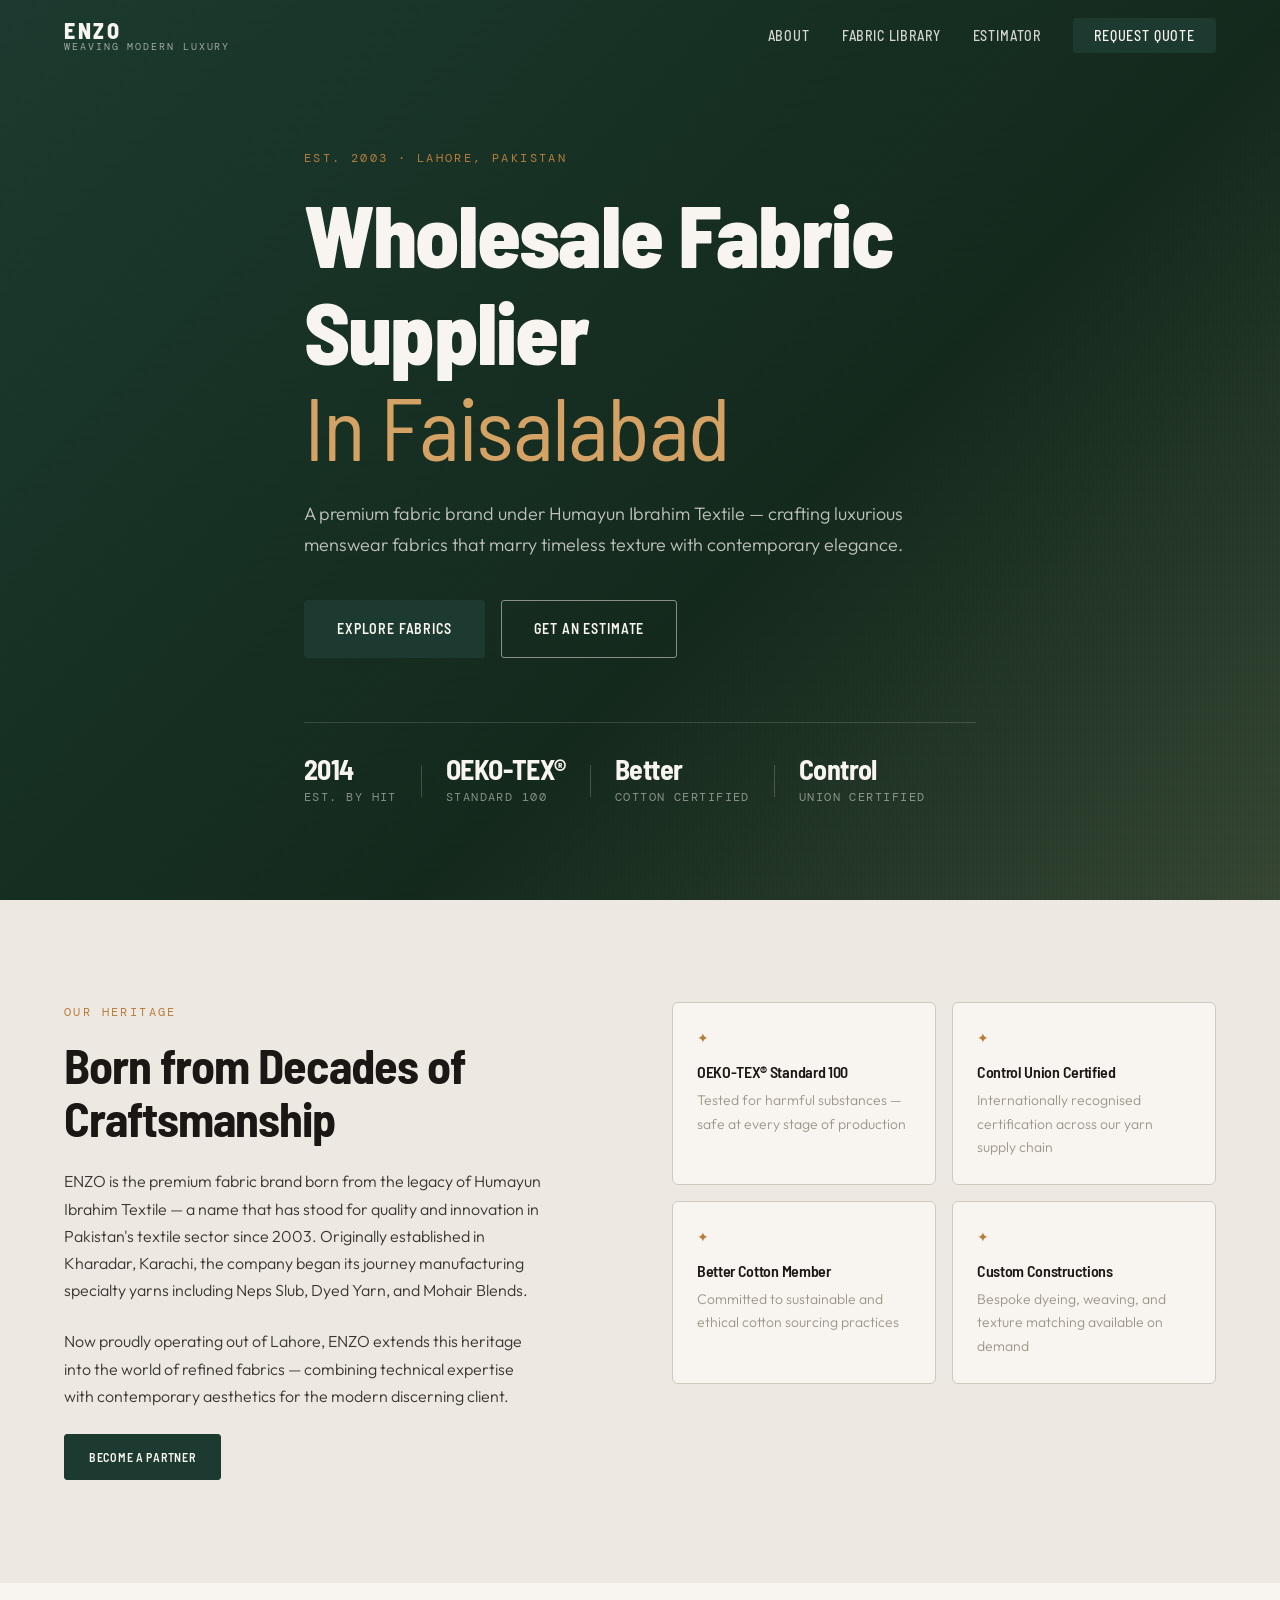
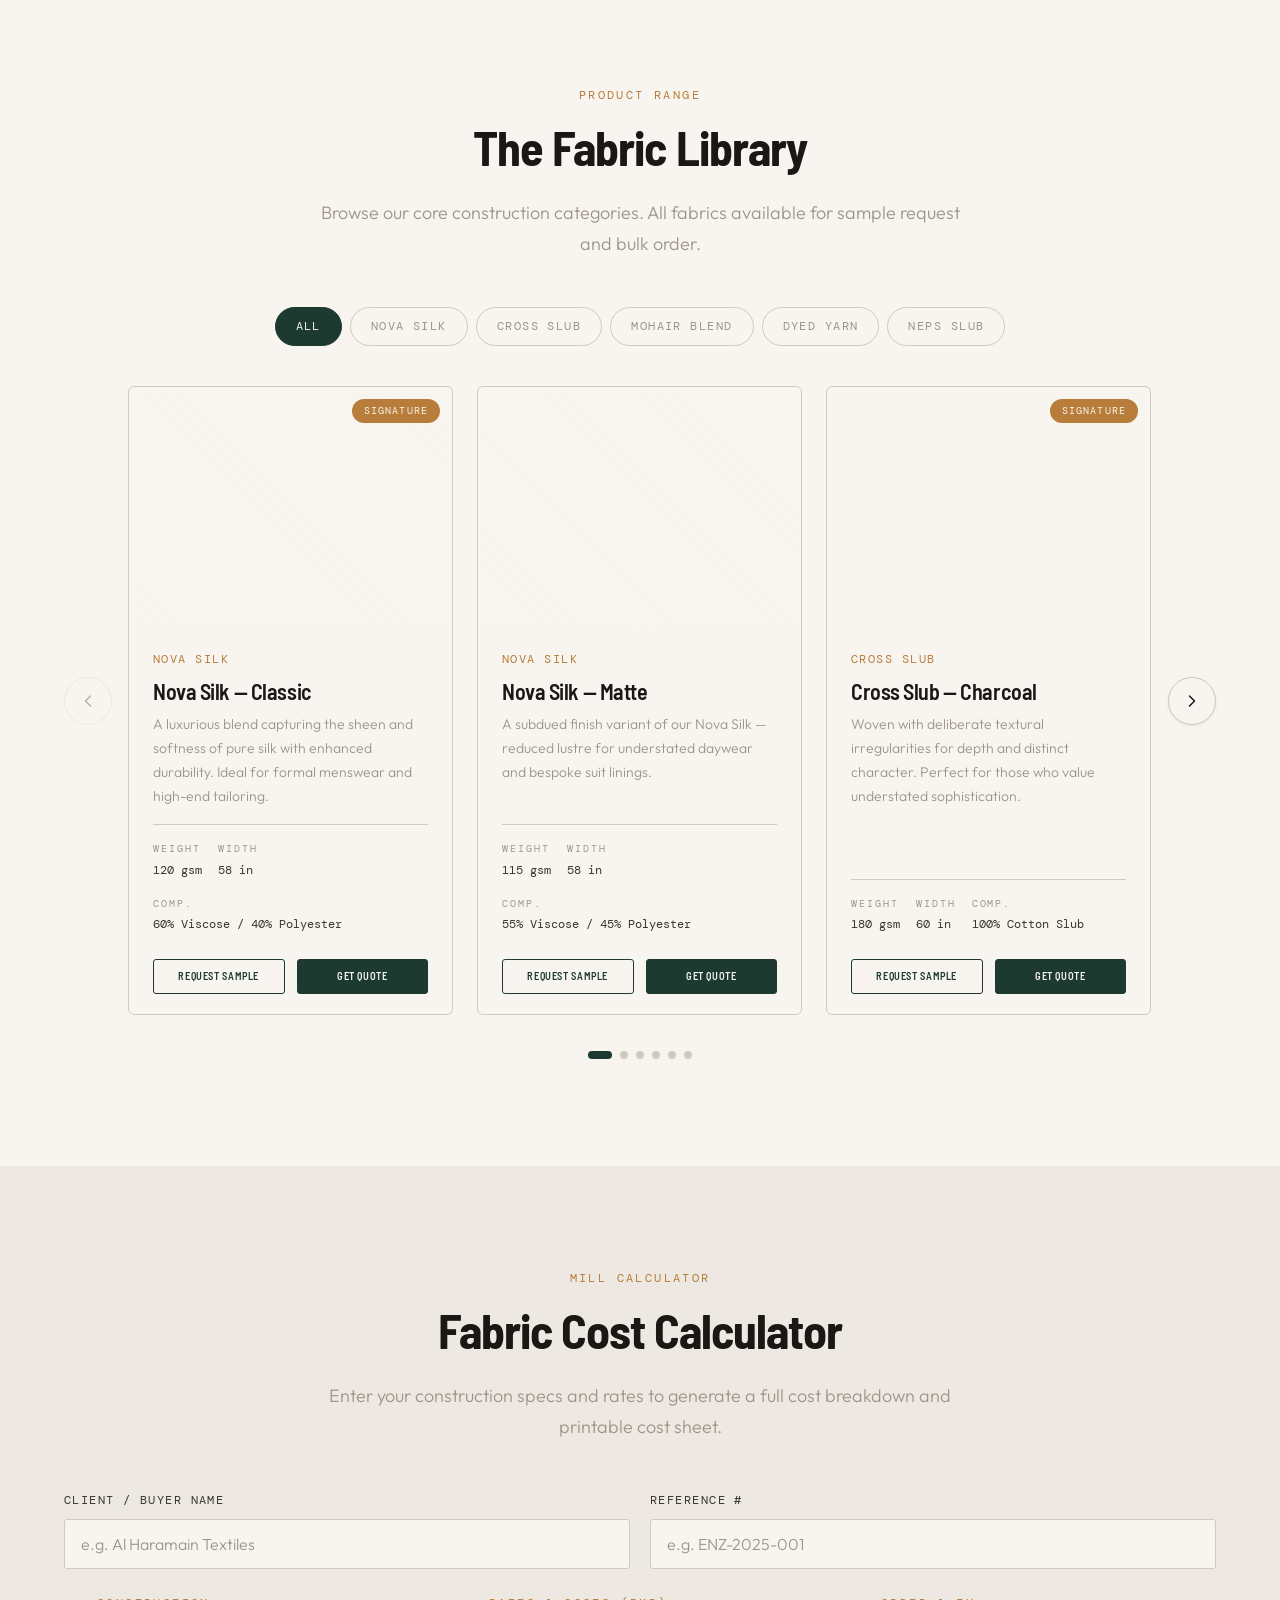
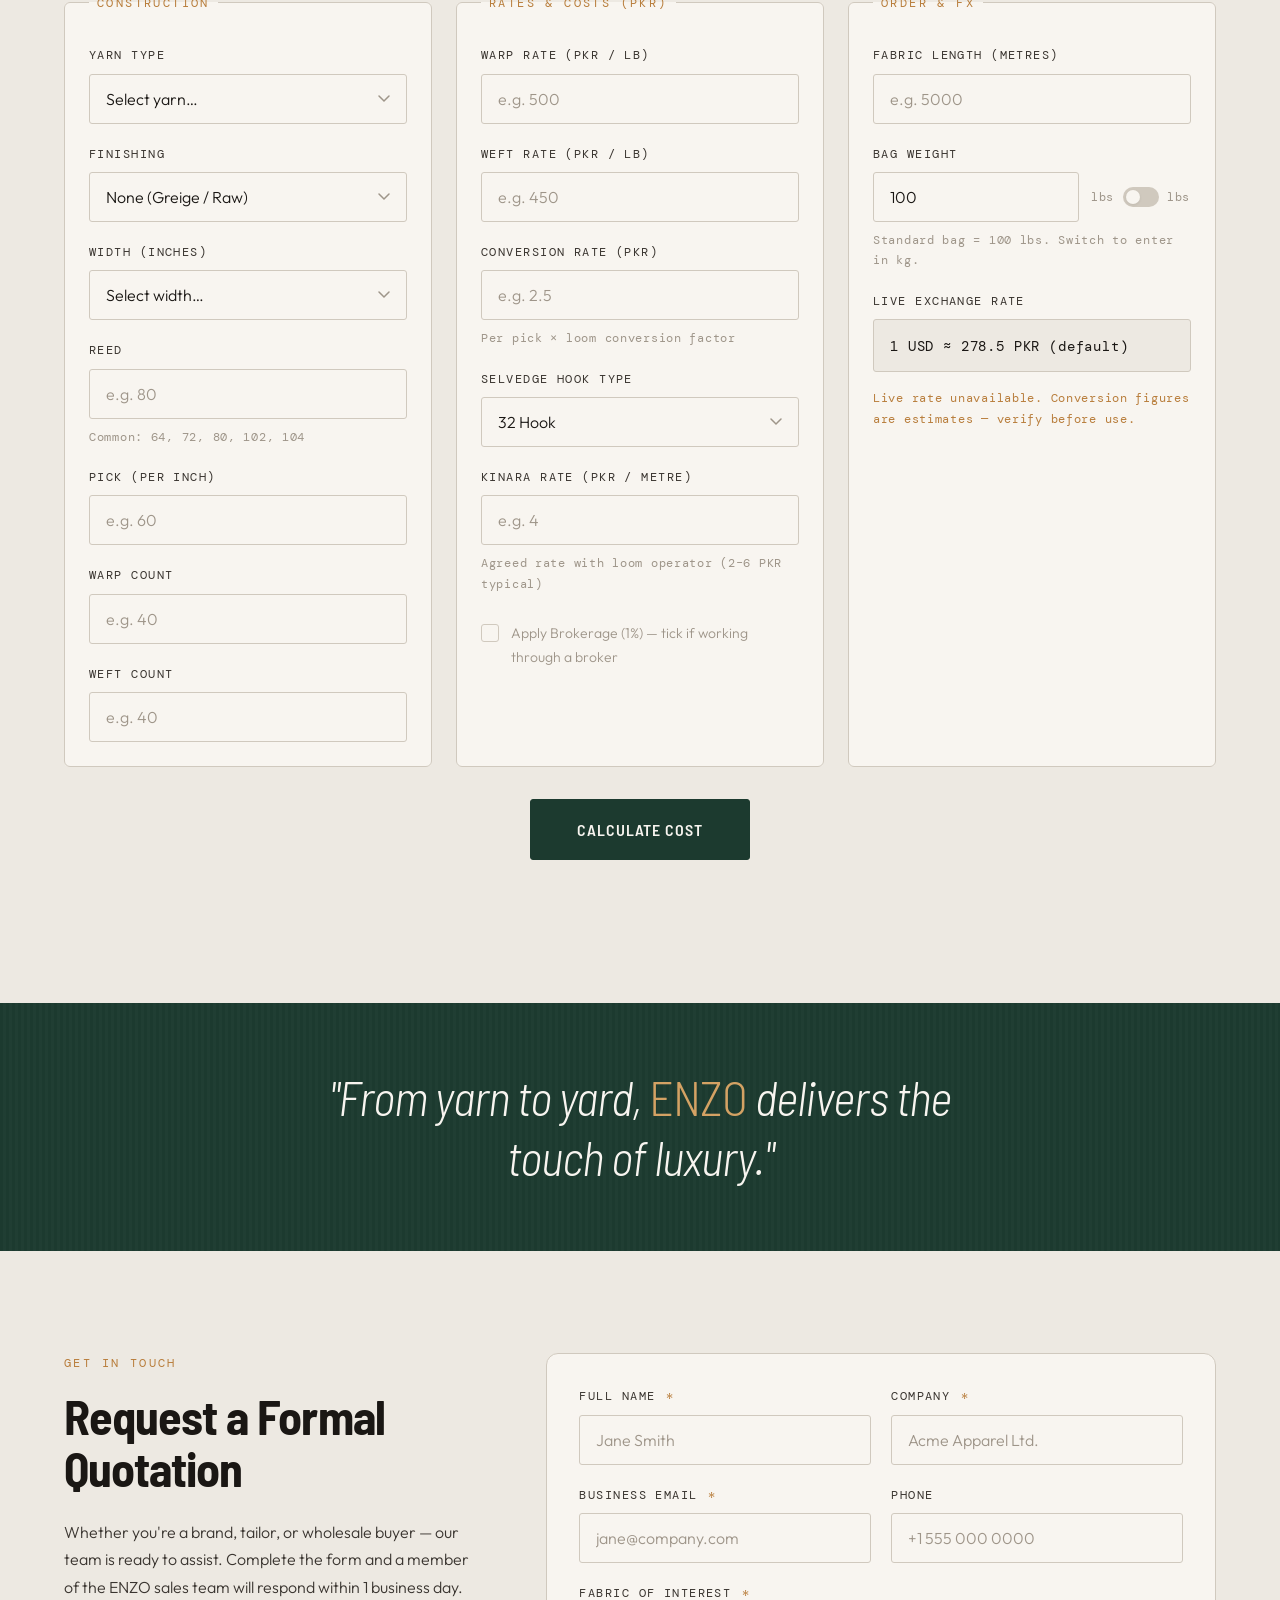
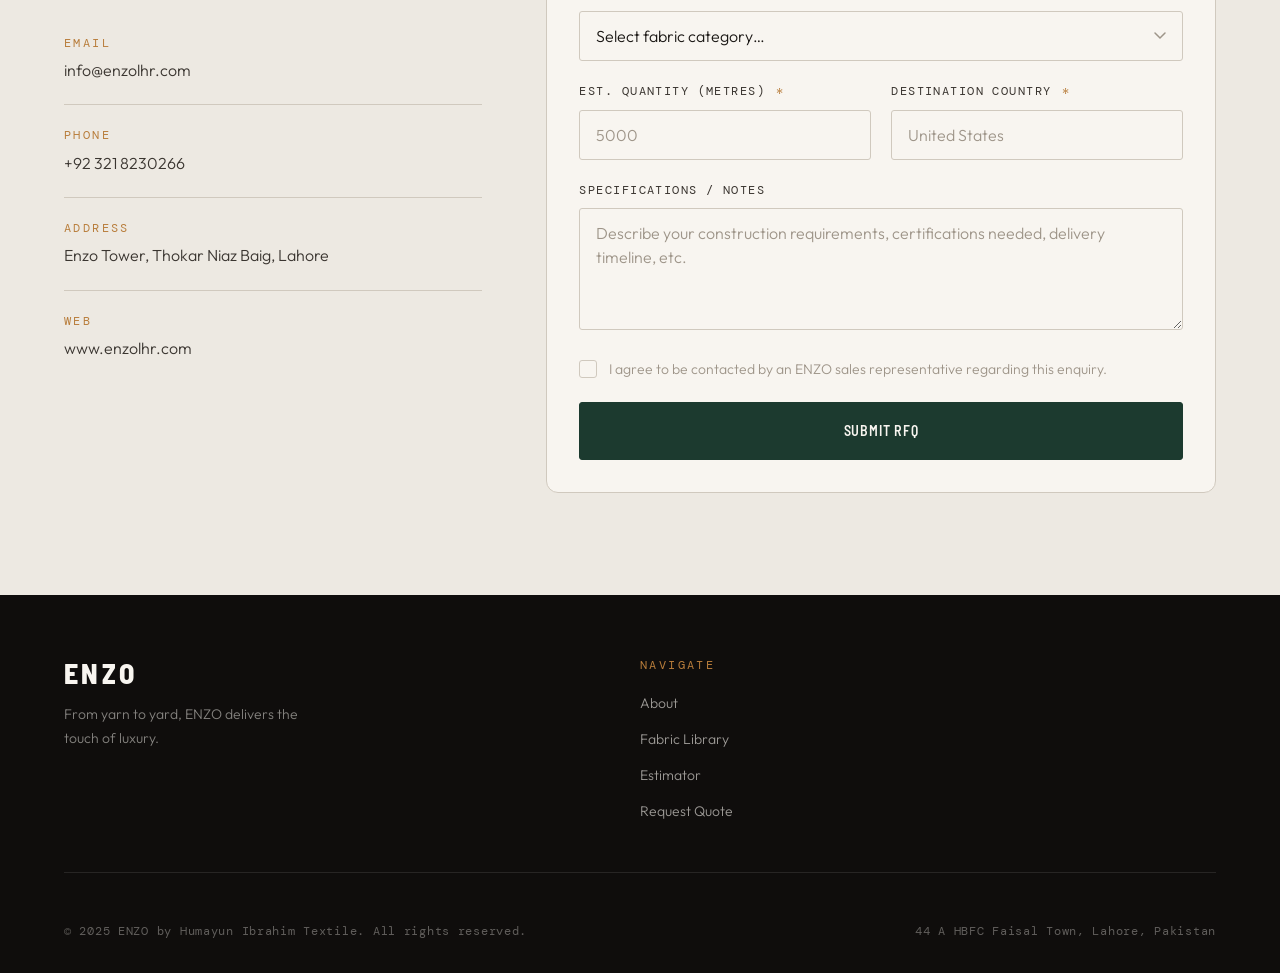
==== commit 6eb4d0a8: "email" ====
--- a/index.html
+++ b/index.html
@@ -105,7 +105,7 @@
         <!-- Trust bar -->
         <div class="hero-trust" role="list" aria-label="Key credentials">
           <div class="trust-item" role="listitem">
-            <span class="trust-item__value">2003</span>
+            <span class="trust-item__value">2014</span>
             <span class="trust-item__label">Est. by HIT</span>
           </div>
           <div class="trust-divider" aria-hidden="true"></div>
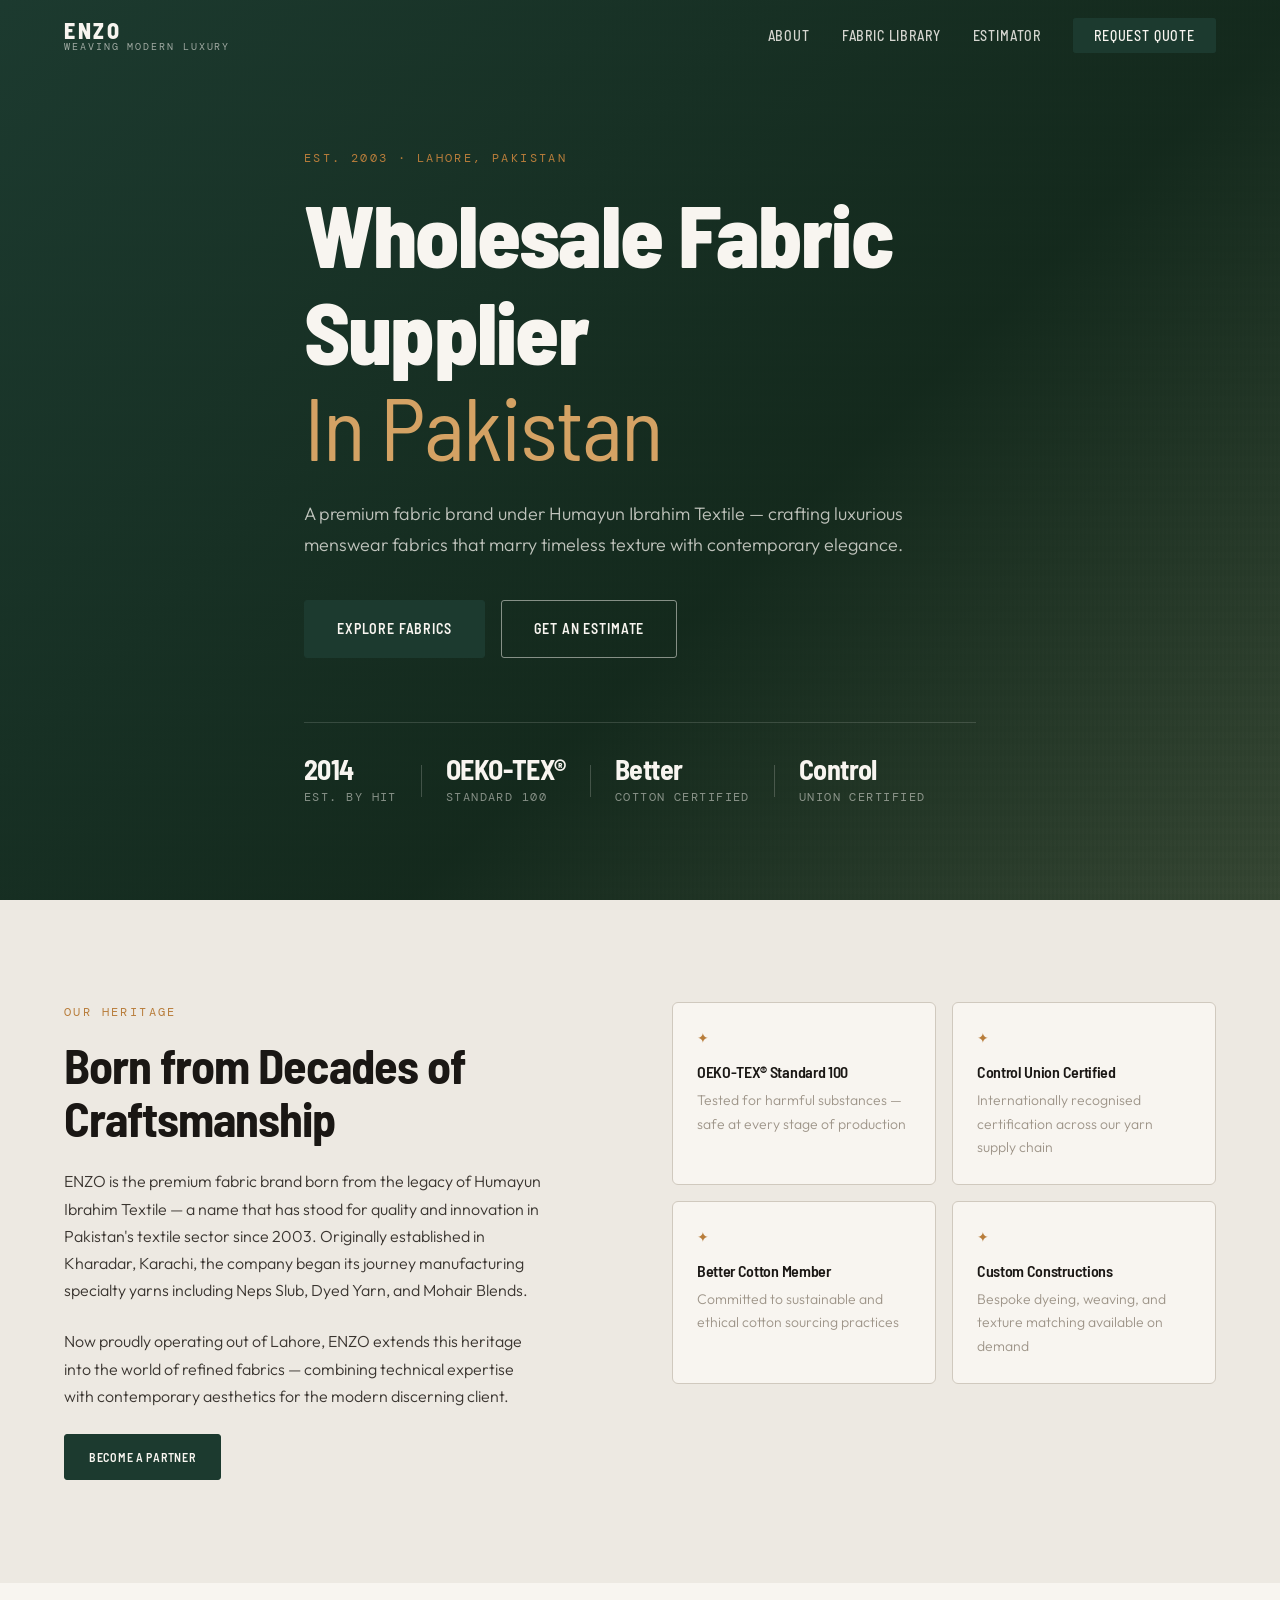
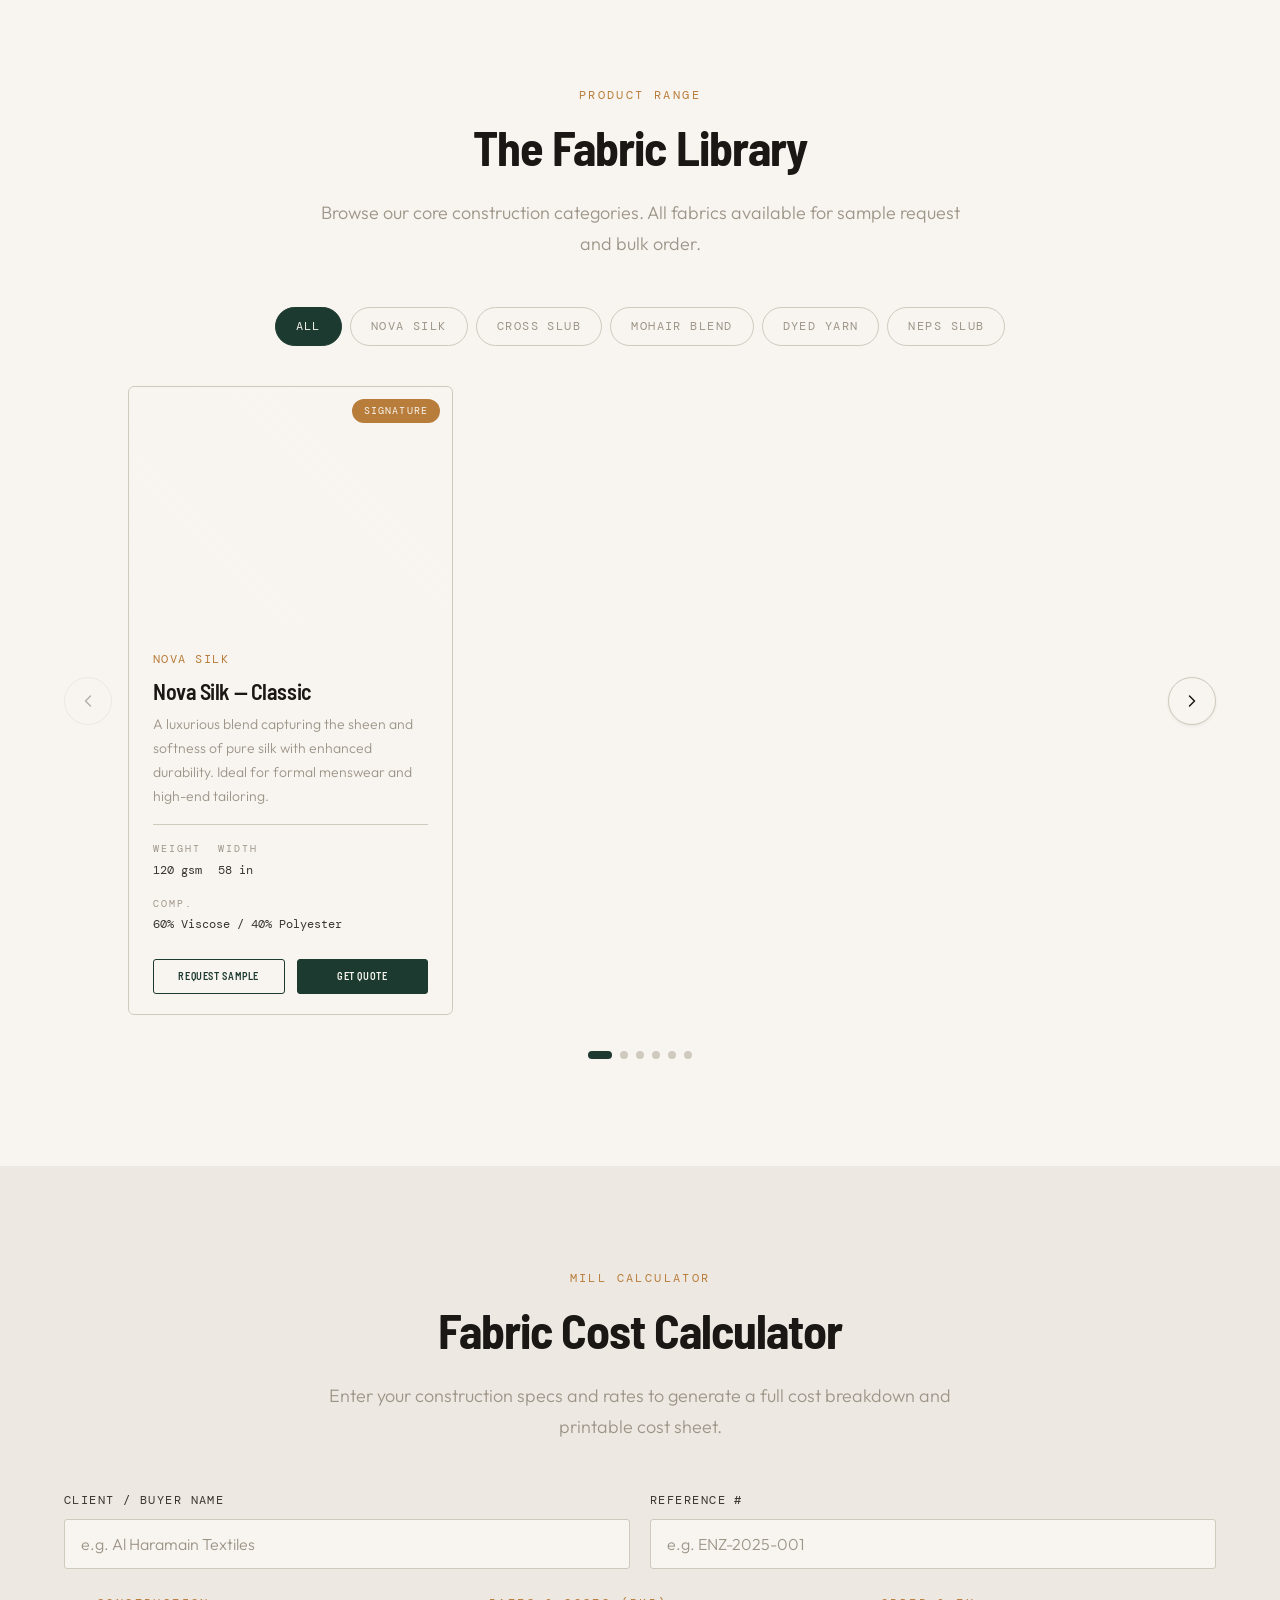
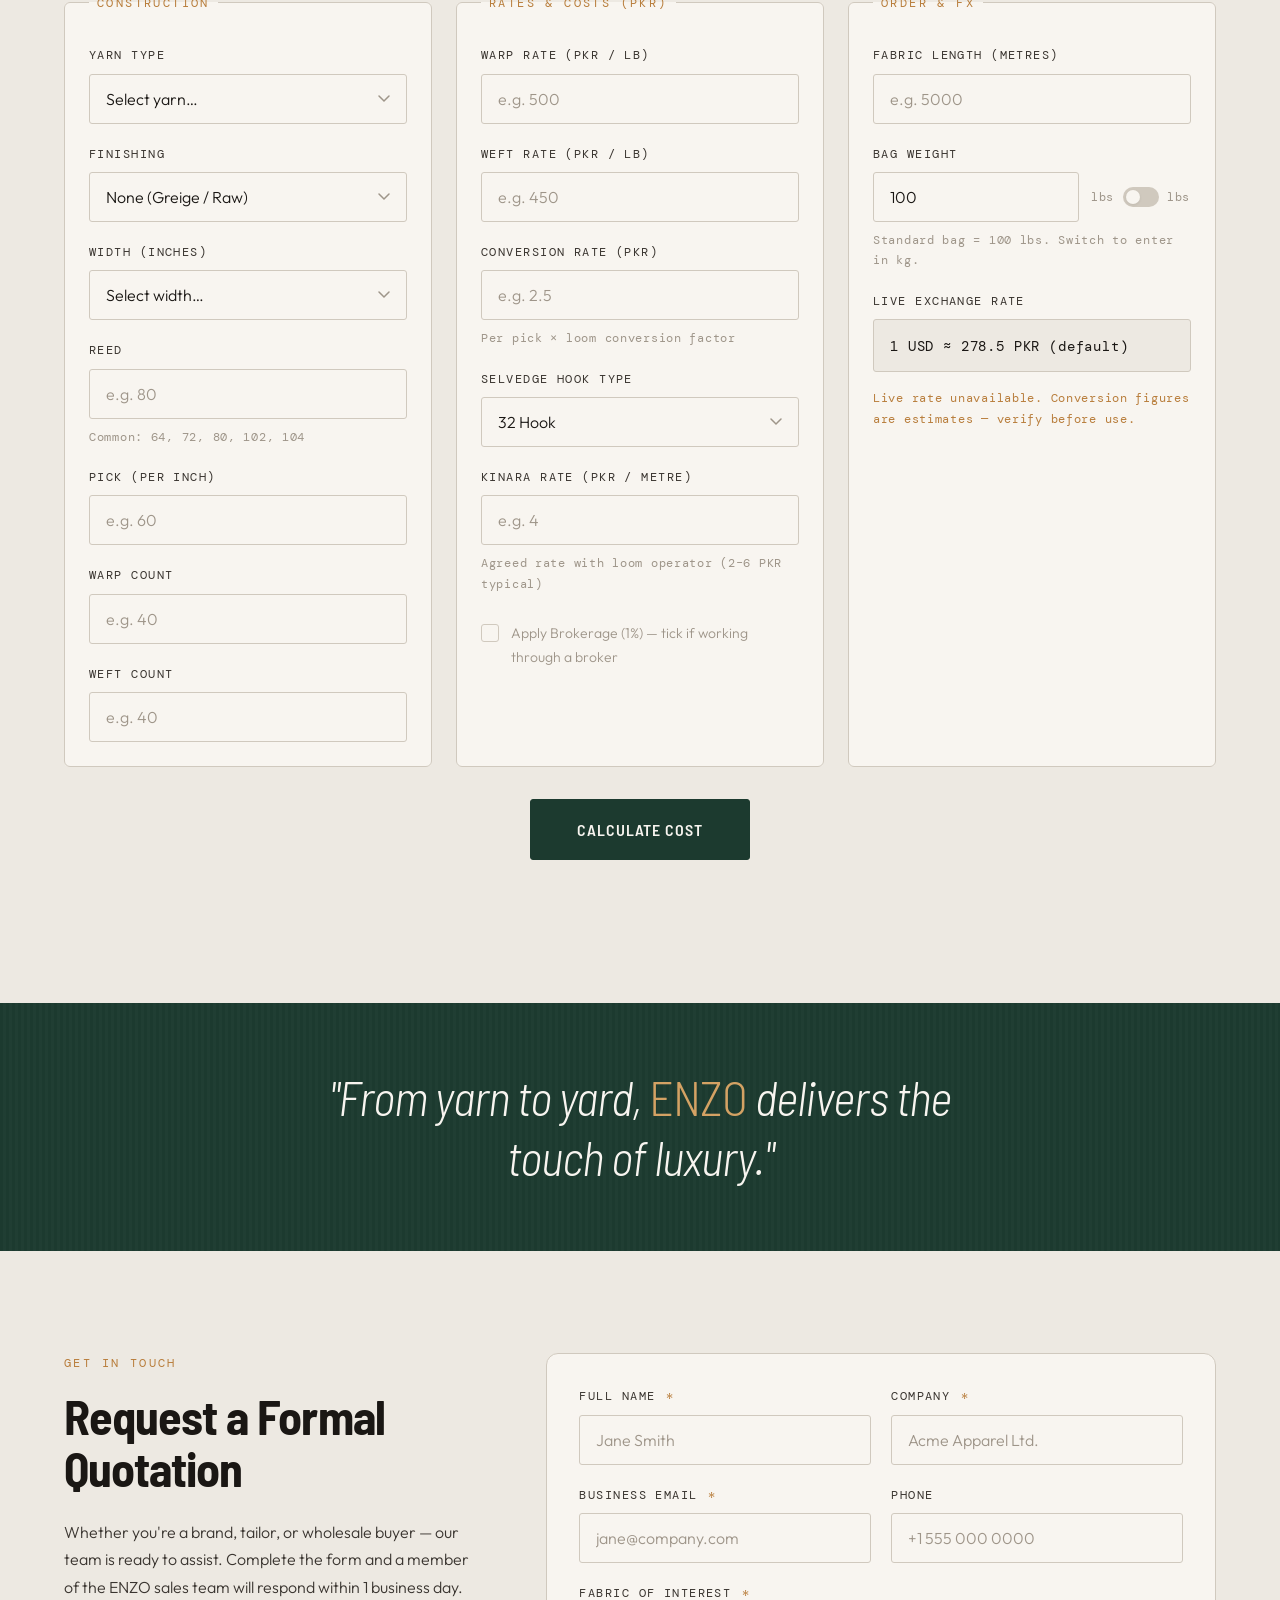
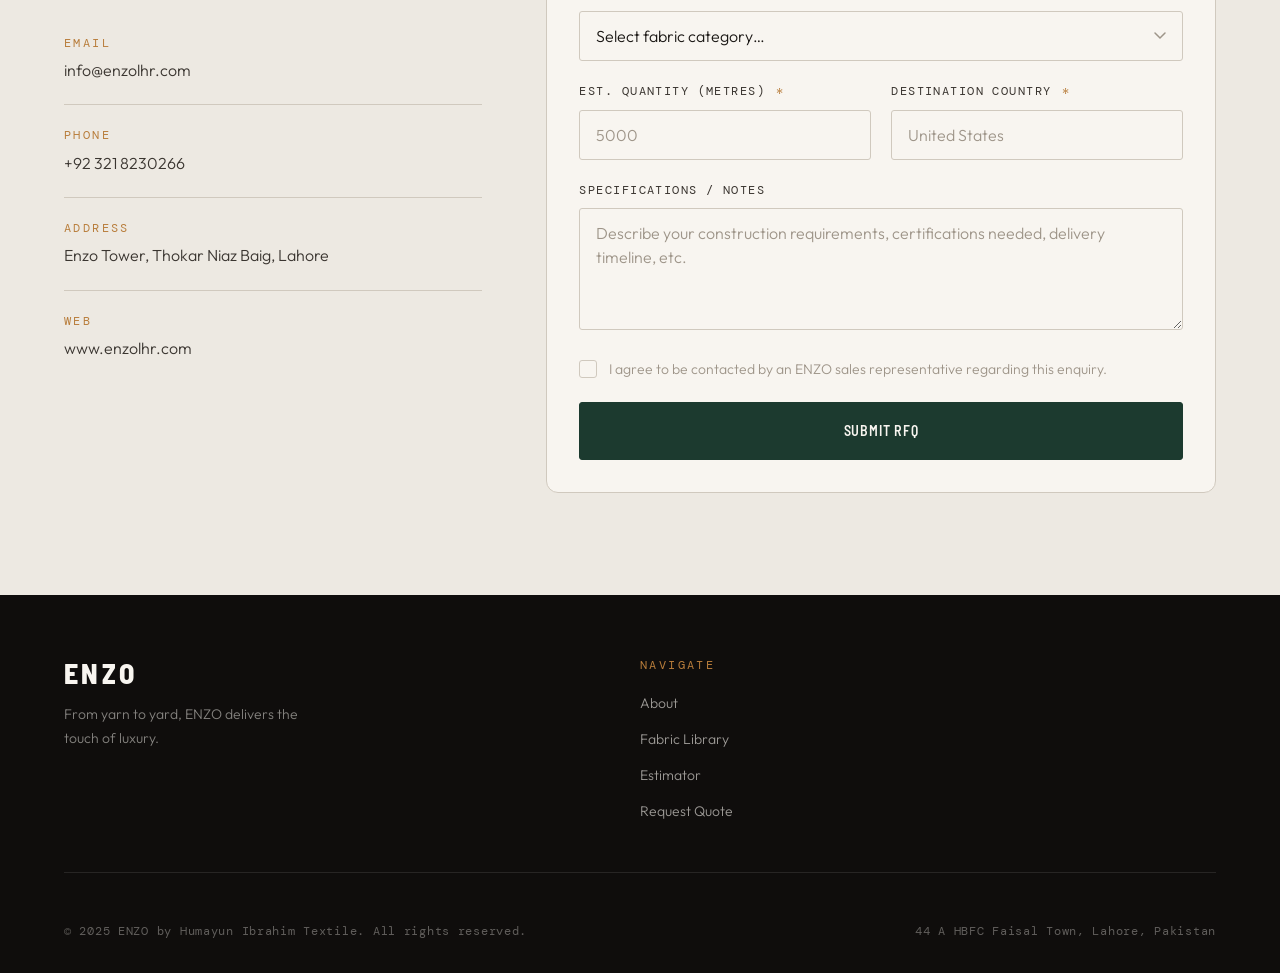
==== commit caf03ab7: "somehing" ====
--- a/index.html
+++ b/index.html
@@ -88,7 +88,7 @@
         <!-- Main headline -->
         <h1 class="hero-headline">
           <span class="hero-headline__line">Wholesale Fabric Supplier</span>
-          <span class="hero-headline__line hero-headline__line--italic">In Faisalabad</span>
+          <span class="hero-headline__line hero-headline__line--italic">In Pakistan</span>
         </h1>
 
         <!-- Sub-copy -->
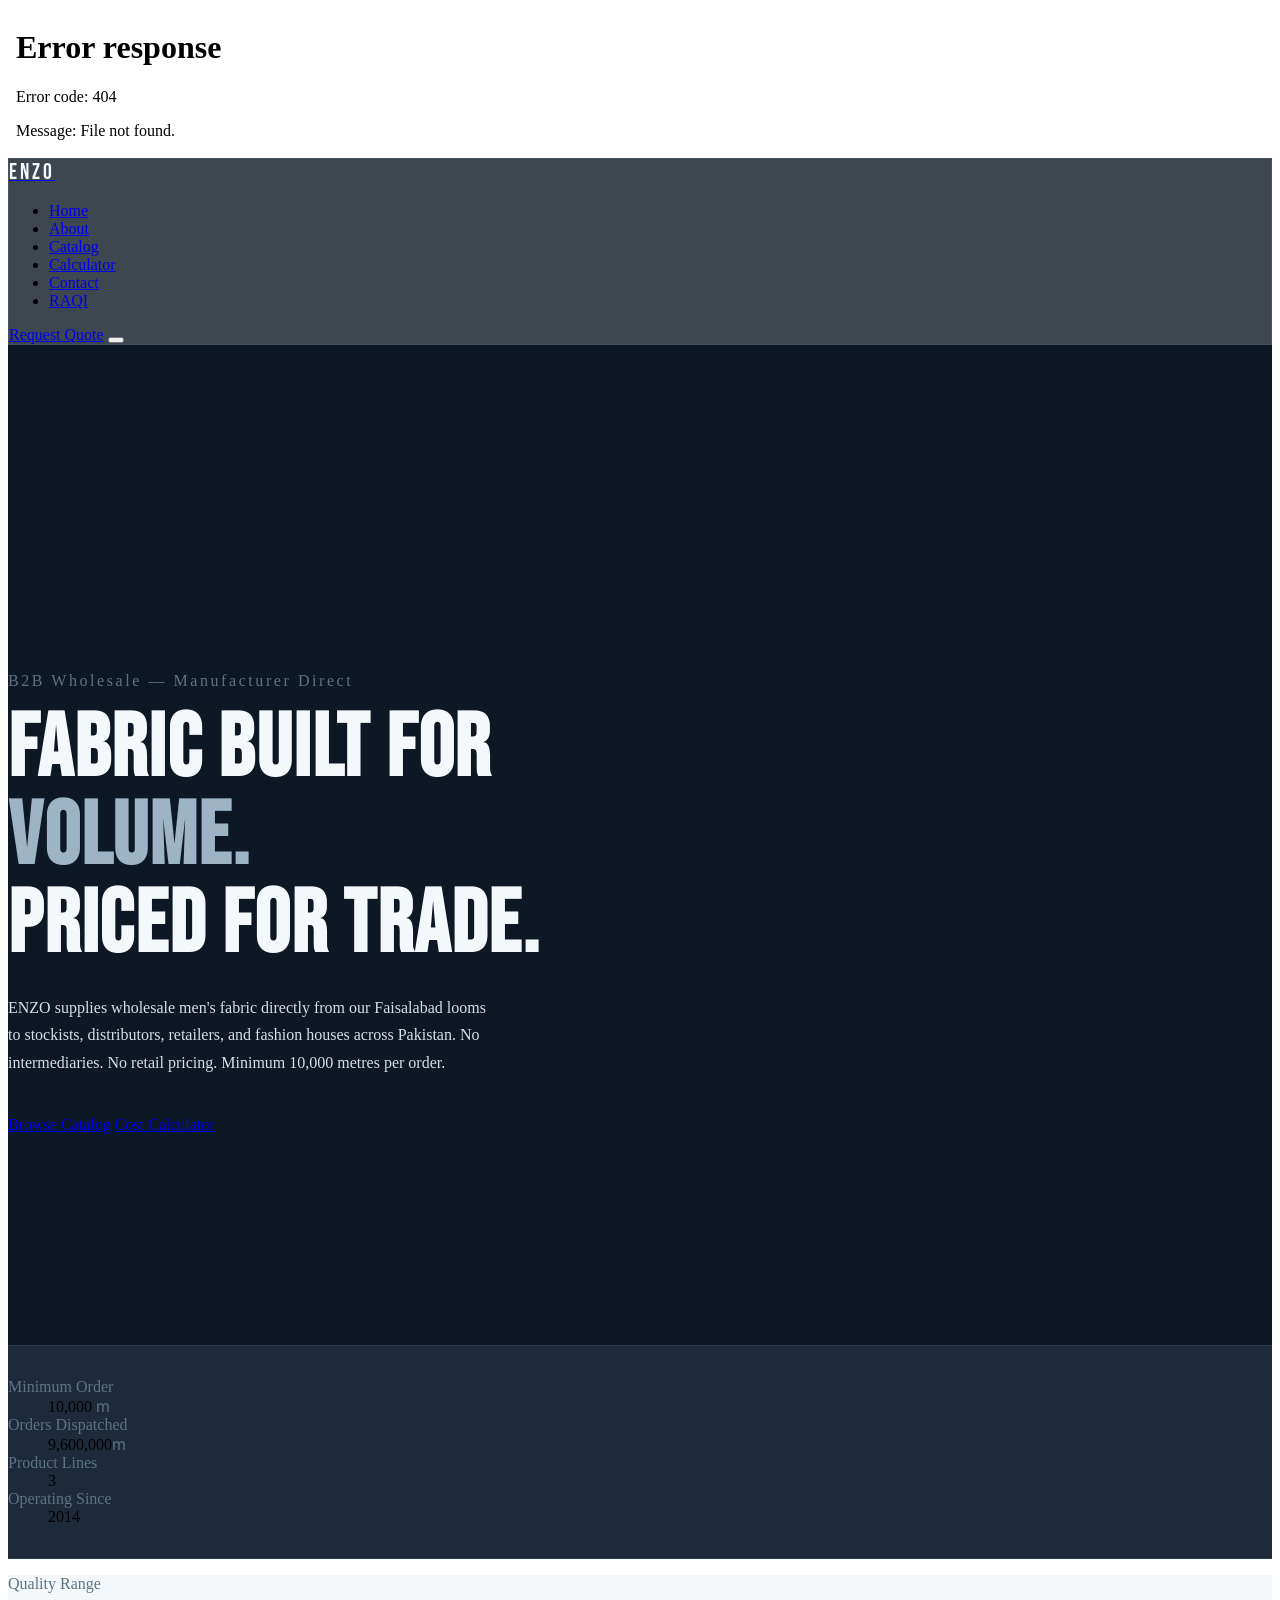
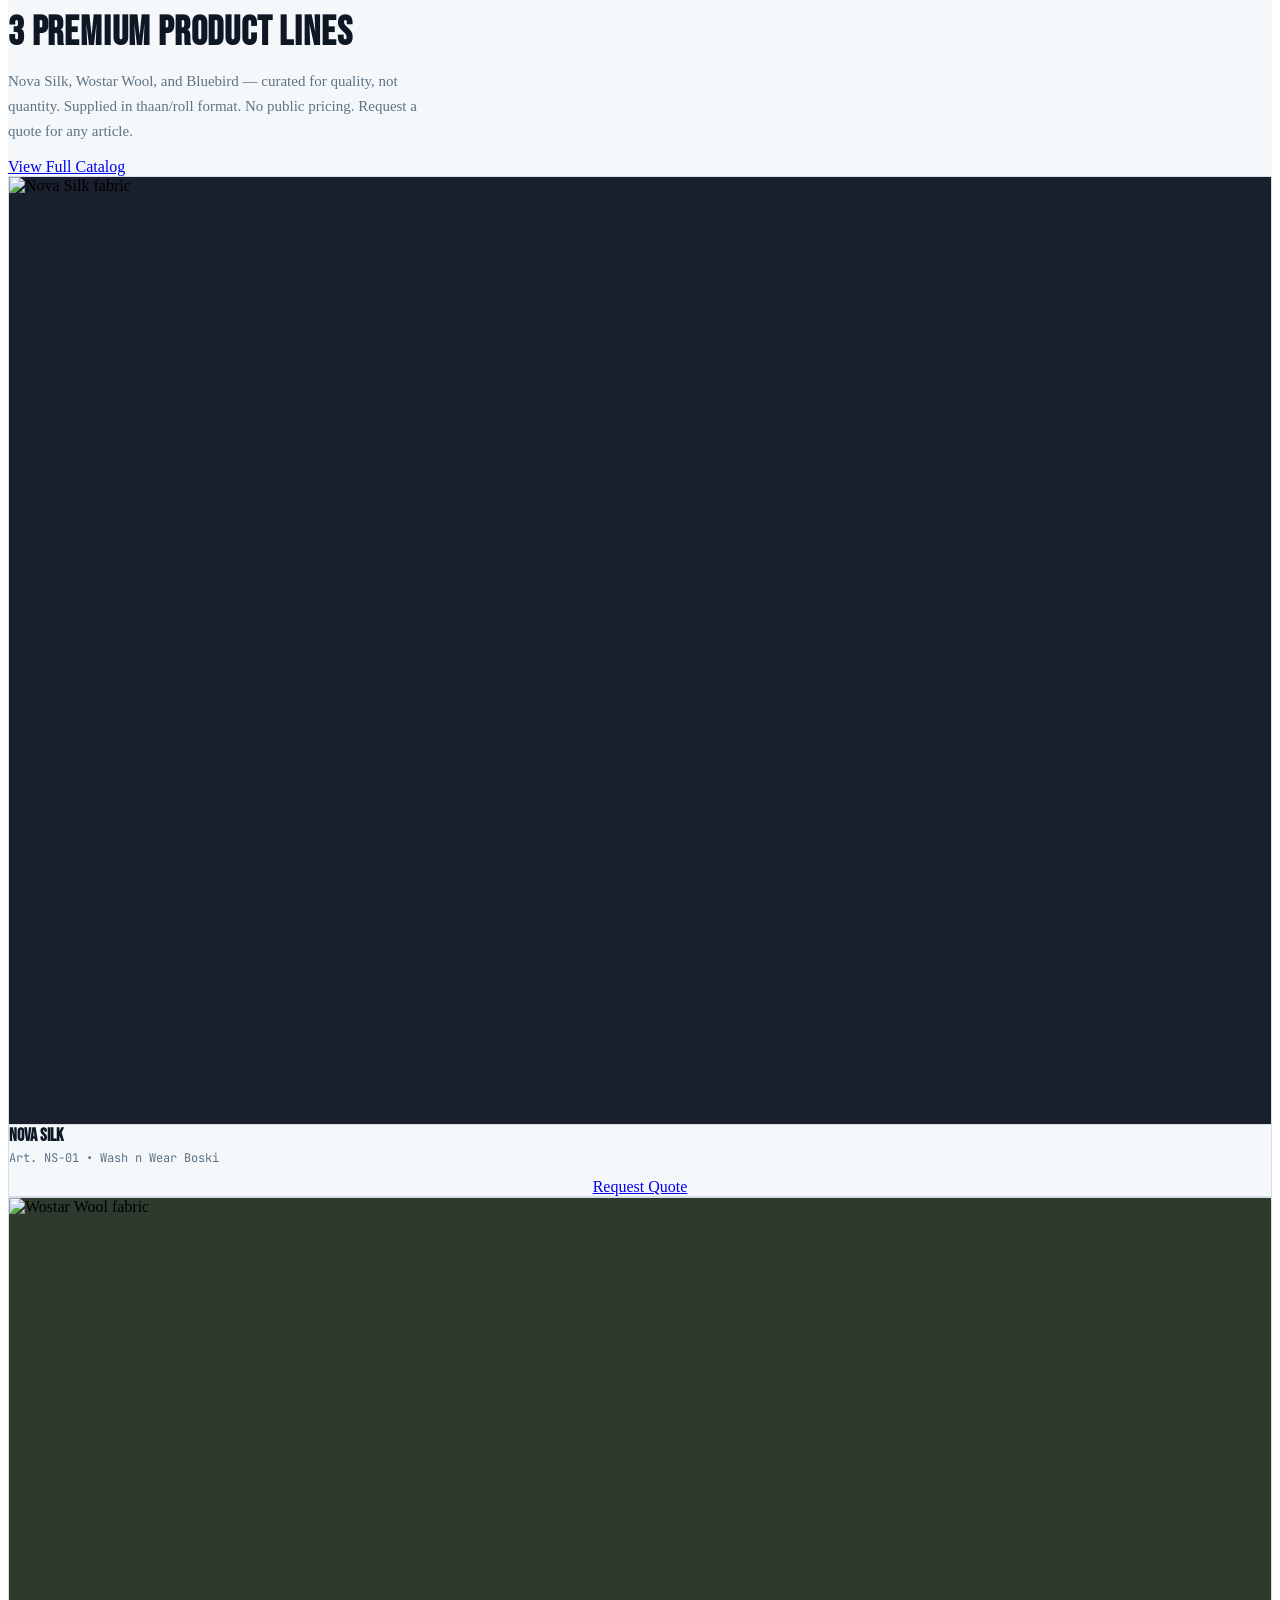
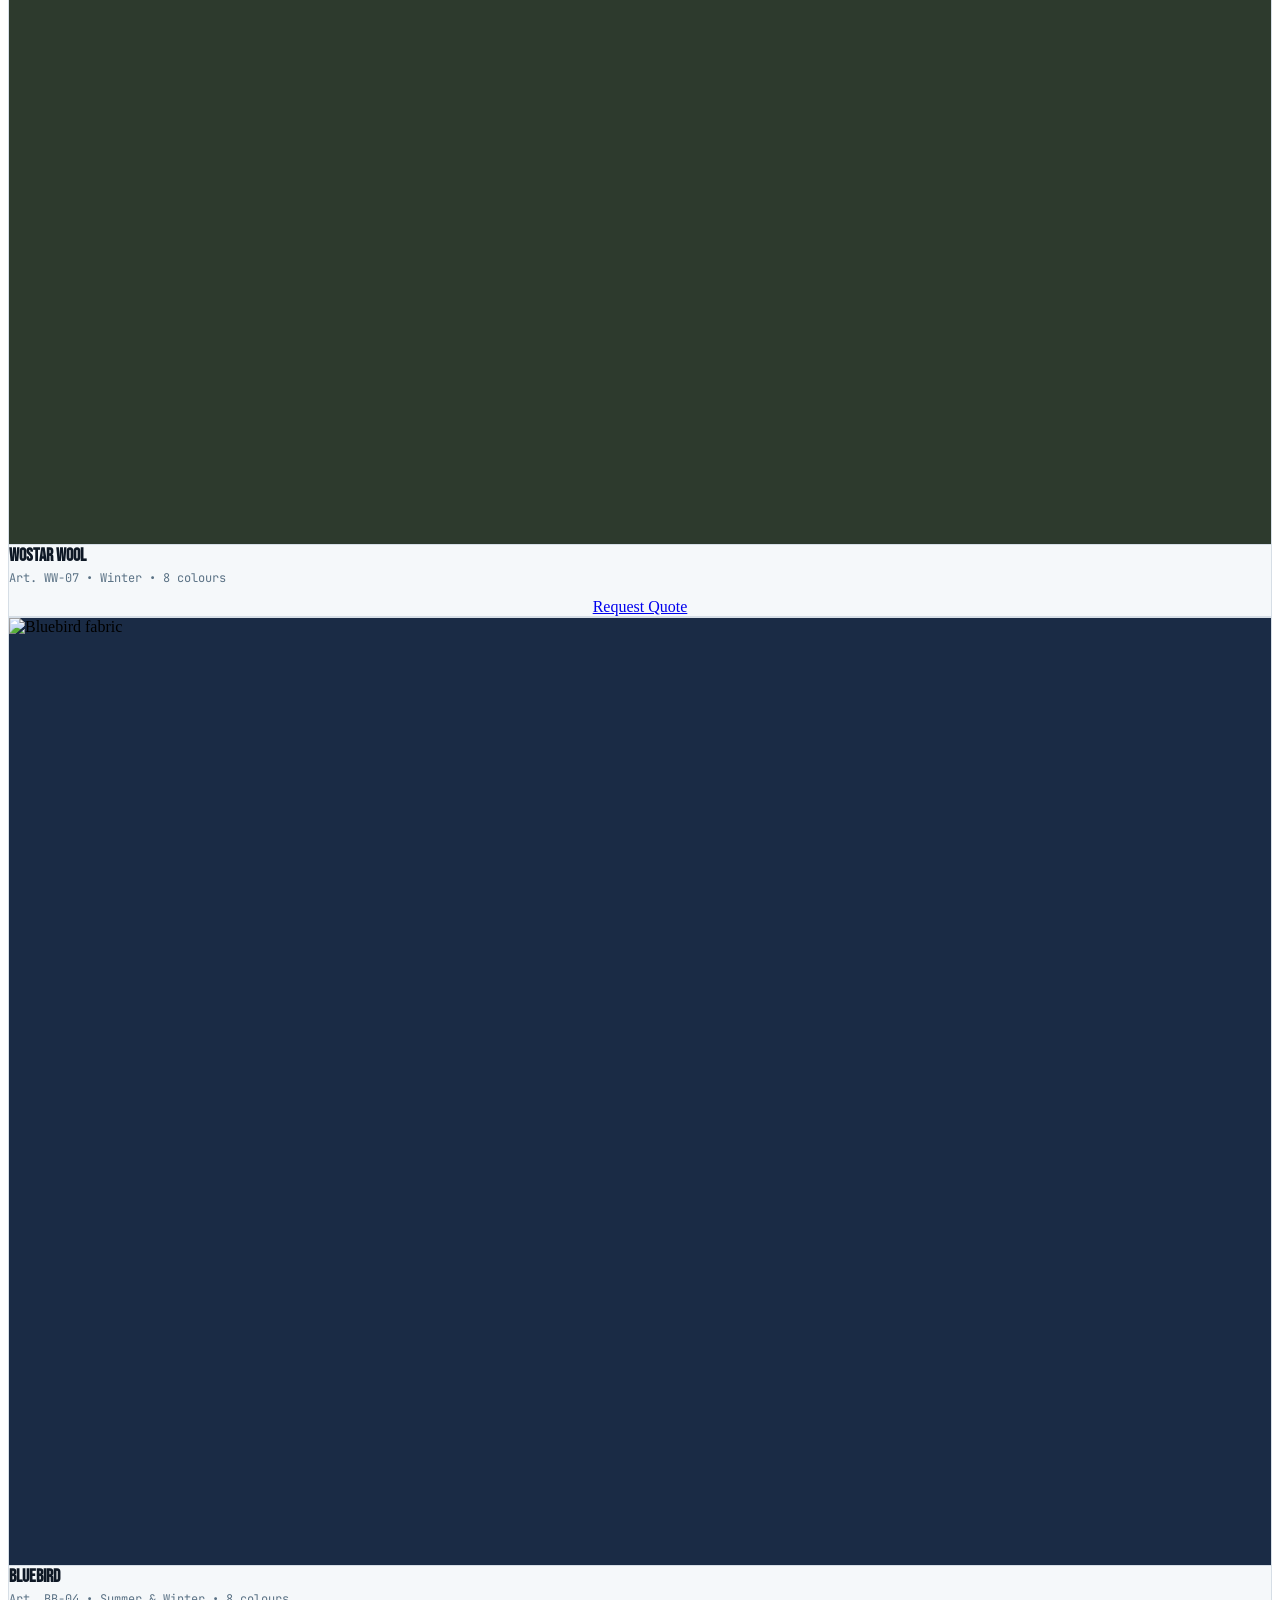
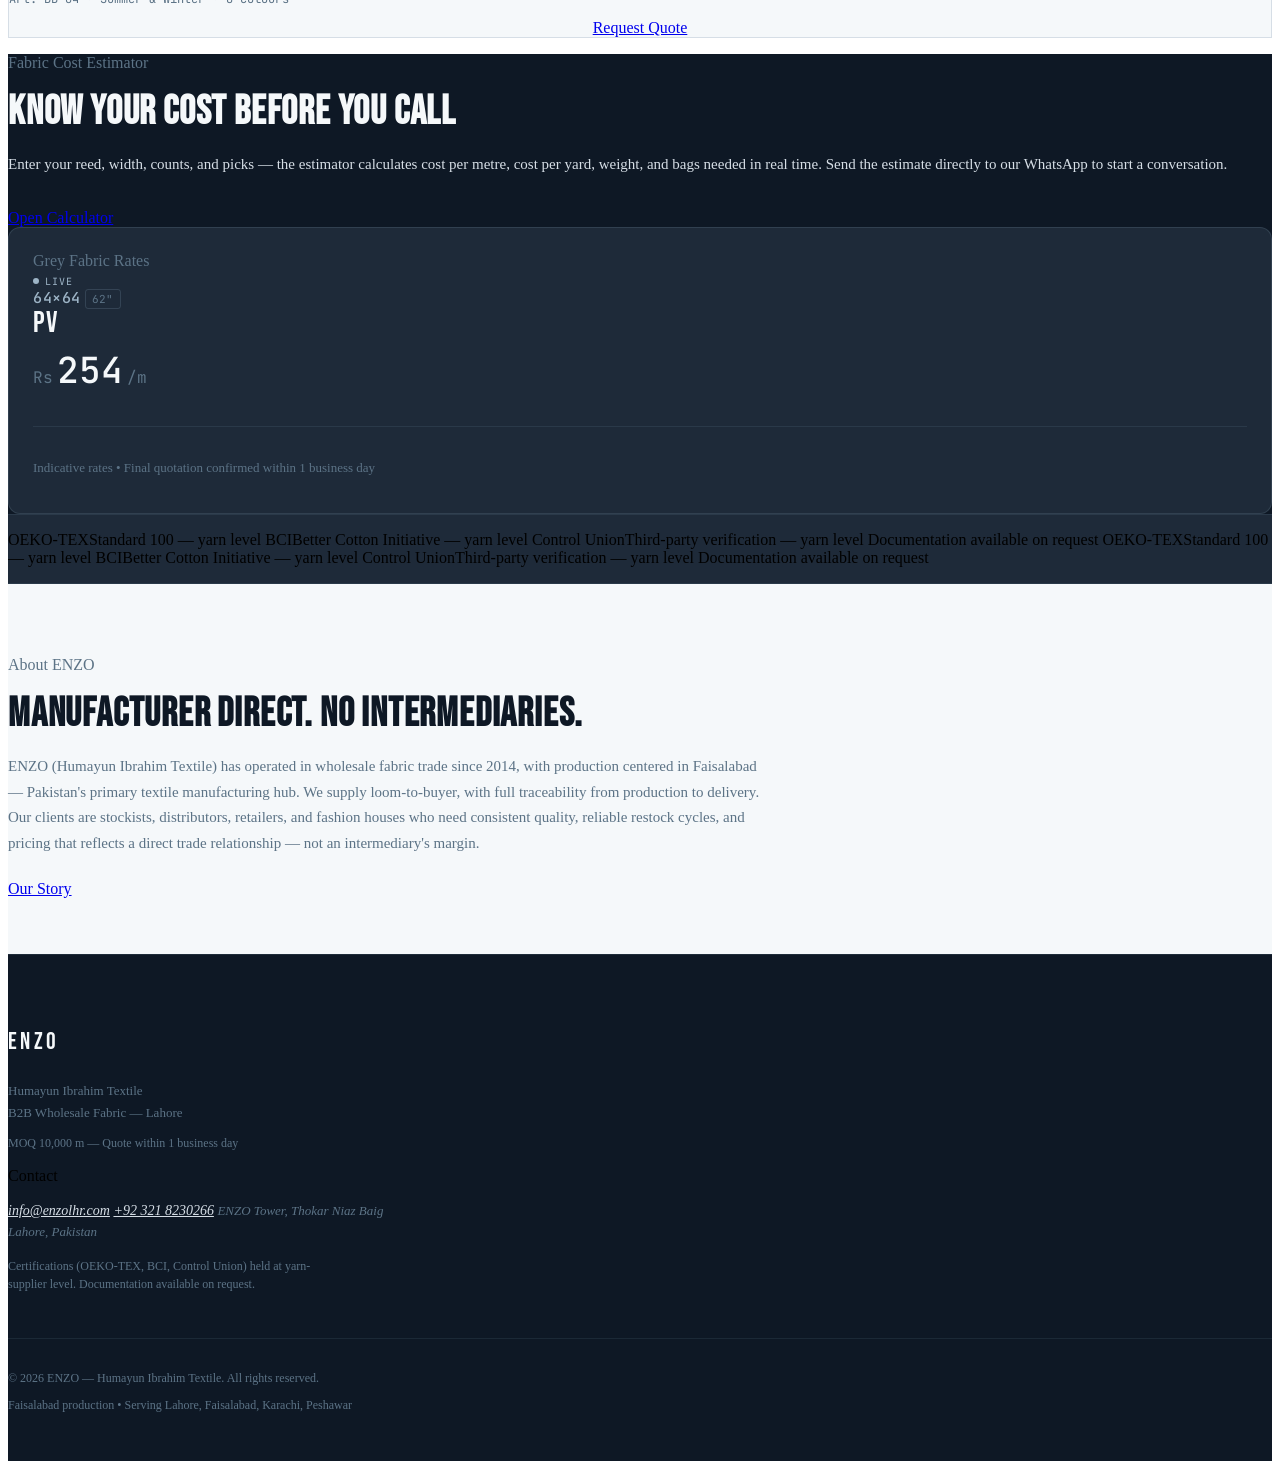
==== commit ffd6c20d: "Add RAQI brand link to navigation" ====
--- a/index.html
+++ b/index.html
@@ -1,619 +1,451 @@
-<!DOCTYPE html>
+﻿<!DOCTYPE html>
 <html lang="en">
 <head>
-  <meta charset="UTF-8" />
-  <meta name="viewport" content="width=device-width, initial-scale=1.0" />
-  <meta name="description" content="ENZO by Humayun Ibrahim Textile — premium menswear fabric brand from Lahore. Nova Silk, Cross Slub, and bespoke constructions for discerning clients." />
-  <meta name="robots" content="index, follow" />
-
-  <title>ENZO — Weaving Modern Luxury</title>
-
-  <!-- Preconnect for performance -->
-  <link rel="preconnect" href="https://fonts.googleapis.com" />
-  <link rel="preconnect" href="https://fonts.gstatic.com" crossorigin />
-
-  <!-- Typography: Barlow Semi Condensed (display) + Outfit (body) + DM Mono (data) -->
-  <link href="https://fonts.googleapis.com/css2?family=Barlow+Semi+Condensed:wght@300;400;500;600;700;800&family=Outfit:wght@300;400;500&family=DM+Mono:wght@300;400&display=swap" rel="stylesheet" />
-
-  <!-- Stylesheets -->
-  <link rel="stylesheet" href="css/style.css" />
-  <link rel="stylesheet" href="css/components.css" />
+  <meta charset="UTF-8">
+  <meta name="viewport" content="width=device-width, initial-scale=1.0">
+  <title>Home | ENZO — Wholesale Fabric Supplier, Lahore</title>
+  <meta name="description" content="ENZO by Humayun Ibrahim Textile — B2B wholesale fabric supplier, Lahore. 10,000m MOQ, manufacturer-direct, quotation within 1 business day.">
+  <link rel="canonical" href="https://enzolhr.com/">
+  <meta name="robots" content="index,follow">
+  <meta property="og:type" content="website">
+  <meta property="og:site_name" content="ENZO">
+  <meta property="og:url" content="https://enzolhr.com/">
+  <meta property="og:title" content="ENZO — Wholesale Fabric Supplier, Lahore">
+  <meta property="og:description" content="Manufacturer-direct wholesale fabric. 3 product lines. 10,000m MOQ. Quote within 1 business day.">
+  <meta property="og:image" content="https://enzolhr.com/assets/hero.jpeg">
+  <meta name="twitter:card" content="summary_large_image">
+  <meta name="twitter:title" content="ENZO — Wholesale Fabric Supplier, Lahore">
+  <meta name="twitter:description" content="Manufacturer-direct wholesale fabric. 3 product lines. 10,000m MOQ. Quote within 1 business day.">
+  <meta name="twitter:image" content="https://enzolhr.com/assets/hero.jpeg">
+  <link rel="icon" href="assets/logo/favicon.svg" type="image/svg+xml">
+  <link rel="preconnect" href="https://fonts.googleapis.com">
+  <link rel="preconnect" href="https://fonts.gstatic.com" crossorigin>
+  <link rel="stylesheet" href="https://fonts.googleapis.com/css2?family=Bebas+Neue&family=Inter:wght@400;500;600&family=JetBrains+Mono:wght@400;500&display=swap">
+  <link rel="stylesheet" href="output.css?v=2">
+  <script type="application/ld+json">
+  {
+    "@context": "https://schema.org",
+    "@type": "LocalBusiness",
+    "name": "ENZO",
+    "legalName": "Humayun Ibrahim Textile",
+    "url": "https://enzolhr.com",
+    "email": "info@enzolhr.com",
+    "telephone": "+923218230266",
+    "foundingDate": "2014",
+    "address": {
+      "@type": "PostalAddress",
+      "streetAddress": "ENZO Tower, Thokar Niaz Baig",
+      "addressLocality": "Lahore",
+      "addressCountry": "PK"
+    },
+    "areaServed": ["Lahore", "Faisalabad", "Karachi", "Peshawar"]
+  }
+  </script>
 </head>
-
-<body>
-
-  <!-- ============================================================
-       SITE HEADER & PRIMARY NAVIGATION
-  ============================================================ -->
-  <header class="site-header" id="site-header" role="banner">
-    <div class="header-inner">
-
-      <!-- Wordmark / Logo -->
-      <a href="#hero" class="logo" aria-label="ENZO — Home">
-        <span class="logo-mark">ENZO</span>
-        <span class="logo-sub">Weaving Modern Luxury</span>
-      </a>
-
-      <!-- Primary Nav -->
-      <nav class="primary-nav" role="navigation" aria-label="Primary navigation">
-        <ul class="nav-list">
-          <li><a href="#about" class="nav-link">About</a></li>
-          <li><a href="#library" class="nav-link">Fabric Library</a></li>
-          <li><a href="#estimator" class="nav-link">Estimator</a></li>
-          <li><a href="#rfq" class="nav-link nav-link--cta">Request Quote</a></li>
-        </ul>
-      </nav>
-
-      <!-- Mobile hamburger toggle -->
-      <button class="nav-toggle" id="nav-toggle" aria-label="Toggle navigation" aria-expanded="false" aria-controls="mobile-menu">
-        <span class="hamburger-line"></span>
-        <span class="hamburger-line"></span>
-        <span class="hamburger-line"></span>
-      </button>
-
-    </div>
-
-    <!-- Mobile Menu Drawer -->
-    <div class="mobile-menu" id="mobile-menu" role="dialog" aria-label="Mobile navigation" hidden>
-      <ul class="mobile-nav-list">
-        <li><a href="#about" class="mobile-nav-link">About</a></li>
-        <li><a href="#library" class="mobile-nav-link">Fabric Library</a></li>
-        <li><a href="#estimator" class="mobile-nav-link">Estimator</a></li>
-        <li><a href="#rfq" class="mobile-nav-link mobile-nav-link--cta">Request Quote</a></li>
-      </ul>
-    </div>
-  </header>
-
-
-  <!-- ============================================================
-       MAIN CONTENT
-  ============================================================ -->
-  <main id="main-content" role="main">
-
-
-    <!-- ── SECTION 1: HERO ─────────────────────────────────────── -->
-    <section class="section hero" id="hero" aria-label="Hero">
-
-      <!-- Background texture layer -->
-      <div class="hero-bg" aria-hidden="true">
-        <div class="hero-bg__texture"></div>
-        <div class="hero-bg__overlay"></div>
-      </div>
-
-      <div class="hero-content container">
-
-        <!-- Eyebrow label -->
-        <p class="eyebrow" aria-label="Category">Est. 2003 · Lahore, Pakistan</p>
-
-        <!-- Main headline -->
-        <h1 class="hero-headline">
-          <span class="hero-headline__line">Wholesale Fabric Supplier</span>
-          <span class="hero-headline__line hero-headline__line--italic">In Pakistan</span>
+<body style="padding-top:0;">
+
+<!-- ── PAGE LOADER ── -->
+<div id="enzo-loader" aria-hidden="true">
+  <iframe id="enzo-loader-frame" src="assets/loader/emblem.html" title="ENZO" scrolling="no" allowtransparency="true"
+          style="border:0;width:100%;height:100%;display:block;position:relative;z-index:1;background:transparent;" aria-hidden="true" tabindex="-1"></iframe>
+</div>
+<script>
+(function () {
+  var loader = document.getElementById('enzo-loader');
+  if (!loader) return;
+  var frame = document.getElementById('enzo-loader-frame');
+  function hide() {
+    loader.classList.add('enzo-loader-out');
+    setTimeout(function () { loader.style.display = 'none'; if (frame) frame.removeAttribute('src'); }, 420);
+  }
+  // Skip the heavy bundle for reduced-motion users or after the first view this session.
+  if (matchMedia('(prefers-reduced-motion: reduce)').matches || sessionStorage.getItem('enzo-loaded')) {
+    loader.style.display = 'none';
+    if (frame) frame.removeAttribute('src');
+    return;
+  }
+  sessionStorage.setItem('enzo-loaded', '1');
+  var REVEAL_AFTER = 4400;   // emblem draws once over ~4s; ease into the site just after it completes
+  var done = false;
+  function finish() { if (done) return; done = true; hide(); }
+  if (frame) {
+    frame.addEventListener('load', function () { setTimeout(finish, REVEAL_AFTER); });
+  }
+  setTimeout(finish, 8000);  // hard cap — always reveal the site even if the bundle stalls
+})();
+</script>
+
+<nav id="navbar" class="fixed top-4 inset-x-0 z-50 flex justify-center px-4" aria-label="Primary navigation">
+  <div class="w-full max-w-7xl flex items-center justify-between px-8 py-2.5 rounded-xl"
+       style="background:rgba(14,24,37,0.80);backdrop-filter:blur(14px);-webkit-backdrop-filter:blur(14px);border:1px solid rgba(92,115,134,0.28);">
+    <a href="index.html" class="flex items-center gap-3 shrink-0" aria-label="ENZO — return to home">
+      <span style="font-family:'Bebas Neue',sans-serif;font-size:1.375rem;color:#F5F8FA;letter-spacing:0.14em;">ENZO</span>
+    </a>
+    <ul class="hidden md:flex items-center gap-8 list-none m-0 p-0" role="list">
+      <li><a href="index.html"      class="nav-link">Home</a></li>
+      <li><a href="about.html"      class="nav-link">About</a></li>
+      <li><a href="catalog.html"    class="nav-link">Catalog</a></li>
+      <li><a href="calculator.html" class="nav-link">Calculator</a></li>
+      <li><a href="contact.html"    class="nav-link">Contact</a></li>
+      <li><a href="https://raqi.enzolhr.com/" class="nav-link" target="_blank" rel="noopener noreferrer">RAQI</a></li>
+    </ul>
+    <a href="contact.html" class="btn-primary hidden md:inline-block">Request Quote</a>
+    <button id="nav-toggle" class="md:hidden p-2 flex flex-col gap-1.5 rounded"
+            aria-label="Open navigation menu" aria-expanded="false" aria-controls="mobile-nav">
+      <span class="w-6 h-px bg-ice-white block transition-all duration-200" id="hb1"></span>
+      <span class="w-6 h-px bg-ice-white block transition-all duration-200" id="hb2"></span>
+      <span class="w-6 h-px bg-ice-white block transition-all duration-200" id="hb3"></span>
+    </button>
+  </div>
+  <div id="mobile-nav"
+       style="display:none;flex-direction:column;gap:1rem;position:absolute;top:100%;left:1rem;right:1rem;margin-top:0.5rem;border-radius:0.75rem;padding:1.25rem 1.5rem 1.5rem;background:rgba(14,24,37,0.97);backdrop-filter:blur(14px);-webkit-backdrop-filter:blur(14px);border:1px solid rgba(92,115,134,0.28);">
+    <a href="index.html"      class="nav-link text-base">Home</a>
+    <a href="about.html"      class="nav-link text-base">About</a>
+    <a href="catalog.html"    class="nav-link text-base">Catalog</a>
+    <a href="calculator.html" class="nav-link text-base">Calculator</a>
+    <a href="contact.html"    class="nav-link text-base">Contact</a>
+    <a href="https://raqi.enzolhr.com/" class="nav-link text-base" target="_blank" rel="noopener noreferrer">RAQI</a>
+    <a href="contact.html"    class="btn-primary text-center mt-2">Request Quote</a>
+  </div>
+</nav>
+<script>
+(function () {
+  var toggle = document.getElementById('nav-toggle');
+  var menu   = document.getElementById('mobile-nav');
+  if (!toggle || !menu) return;
+  toggle.addEventListener('click', function () {
+    var isOpen = menu.style.display === 'flex';
+    menu.style.display = isOpen ? 'none' : 'flex';
+    toggle.setAttribute('aria-expanded', String(!isOpen));
+  });
+  var current = window.location.pathname.split('/').pop() || 'index.html';
+  document.querySelectorAll('#navbar .nav-link').forEach(function (link) {
+    if (link.getAttribute('href').endsWith(current)) link.setAttribute('aria-current', 'page');
+  });
+})();
+</script>
+
+<main>
+
+  <!-- ── HERO — Dark Navy ── -->
+  <section id="hero-section" style="background-color:#0E1825;background-image:url('assets/hero.jpeg');background-size:cover;background-position:center;min-height:100vh;position:relative;display:flex;align-items:center;padding-top:100px;overflow:hidden;" aria-label="Hero">
+    <div style="position:absolute;inset:0;background:linear-gradient(to right,rgba(14,24,37,0.88) 55%,rgba(14,24,37,0.55) 100%);"></div>
+
+    <!-- Text -->
+    <div class="content-rail section-pad w-full" style="position:relative;z-index:1;">
+      <div id="hero-text-inner">
+        <p id="hero-label" class="enzo-label mb-5" style="color:#5C7386;letter-spacing:0.16em;">
+          B2B Wholesale &mdash; Manufacturer Direct
+        </p>
+        <h1 style="font-family:'Bebas Neue',sans-serif;font-size:clamp(3rem,7vw,5.5rem);line-height:1;letter-spacing:0.02em;color:#F5F8FA;margin:0 0 1.5rem;">
+          <span id="hero-line1" style="display:block;">Fabric Built for</span>
+          <span id="hero-line2" style="display:block;color:#9DB4C6;">Volume.</span>
+          <span id="hero-line3" style="display:block;">Priced for Trade.</span>
         </h1>
-
-        <!-- Sub-copy -->
-        <p class="hero-subline">
-          A premium fabric brand under Humayun Ibrahim Textile — crafting luxurious menswear fabrics that marry timeless texture with contemporary elegance.
+        <p id="hero-body" style="font-size:1rem;color:#D6DEE6;max-width:480px;line-height:1.7;margin-bottom:2.5rem;">
+          ENZO supplies wholesale men's fabric directly from our Faisalabad looms to stockists, distributors, retailers, and fashion houses across Pakistan. No intermediaries. No retail pricing. Minimum 10,000 metres per order.
         </p>
-
-        <!-- CTA group -->
-        <div class="hero-cta-group" role="group" aria-label="Call to actions">
-          <a href="#library" class="btn btn--primary">Explore Fabrics</a>
-          <a href="#estimator" class="btn btn--ghost">Get an Estimate</a>
-        </div>
-
-        <!-- Trust bar -->
-        <div class="hero-trust" role="list" aria-label="Key credentials">
-          <div class="trust-item" role="listitem">
-            <span class="trust-item__value">2014</span>
-            <span class="trust-item__label">Est. by HIT</span>
-          </div>
-          <div class="trust-divider" aria-hidden="true"></div>
-          <div class="trust-item" role="listitem">
-            <span class="trust-item__value">OEKO-TEX®</span>
-            <span class="trust-item__label">Standard 100</span>
-          </div>
-          <div class="trust-divider" aria-hidden="true"></div>
-          <div class="trust-item" role="listitem">
-            <span class="trust-item__value">Better</span>
-            <span class="trust-item__label">Cotton Certified</span>
-          </div>
-          <div class="trust-divider" aria-hidden="true"></div>
-          <div class="trust-item" role="listitem">
-            <span class="trust-item__value">Control</span>
-            <span class="trust-item__label">Union Certified</span>
-          </div>
-        </div>
-
-      </div>
-    </section>
-
-
-    <!-- ── SECTION 2: ABOUT / TRUST SIGNALS ───────────────────── -->
-    <section class="section about" id="about" aria-label="About and trust signals">
-      <div class="container">
-
-        <div class="about-grid">
-
-          <!-- Left: Editorial text block -->
-          <div class="about-text">
-            <p class="eyebrow">Our Heritage</p>
-            <h2 class="section-heading">Born from Decades of Craftsmanship</h2>
-            <p class="body-copy">
-              ENZO is the premium fabric brand born from the legacy of Humayun Ibrahim Textile — a name that has stood for quality and innovation in Pakistan's textile sector since 2003. Originally established in Kharadar, Karachi, the company began its journey manufacturing specialty yarns including Neps Slub, Dyed Yarn, and Mohair Blends.
-            </p>
-            <p class="body-copy">
-              Now proudly operating out of Lahore, ENZO extends this heritage into the world of refined fabrics — combining technical expertise with contemporary aesthetics for the modern discerning client.
-            </p>
-            <a href="#rfq" class="btn btn--primary btn--sm">Become a Partner</a>
-          </div>
-
-          <!-- Right: Credential cards grid -->
-          <div class="about-credentials" role="list" aria-label="Credentials and certifications">
-
-            <div class="credential-card" role="listitem">
-              <div class="credential-card__icon" aria-hidden="true">✦</div>
-              <h3 class="credential-card__title">OEKO-TEX® Standard 100</h3>
-              <p class="credential-card__desc">Tested for harmful substances — safe at every stage of production</p>
+        <div id="hero-ctas" class="flex flex-wrap gap-4">
+          <a href="catalog.html" class="btn-primary">Browse Catalog</a>
+          <a href="calculator.html" class="btn-ghost">Cost Calculator</a>
+        </div>
+      </div>
+    </div>
+
+  </section>
+
+  <!-- ── TRUST STATS — Arctic Navy ── -->
+  <section style="background-color:#1E2A39;border-top:1px solid rgba(92,115,134,0.2);border-bottom:1px solid rgba(92,115,134,0.2);" aria-label="Trust indicators">
+    <div class="content-rail" style="padding-top:16px;padding-bottom:16px;">
+      <dl class="grid grid-cols-2 md:grid-cols-4 gap-4 md:gap-4">
+
+        <div class="text-center fade-up">
+          <dt class="enzo-label mb-2" style="color:#5C7386;">Minimum Order</dt>
+          <dd class="stat-num"><span class="stat-val" data-target="10000">10,000</span><span style="font-size:1rem;color:#5C7386;font-family:'Inter',sans-serif;"> m</span></dd>
+        </div>
+
+        <div class="text-center fade-up" style="transition-delay:0.07s;">
+          <dt class="enzo-label mb-2" style="color:#5C7386;">Orders Dispatched</dt>
+          <dd class="stat-num"><span class="stat-val" data-target="9600000">9,600,000</span><span style="font-size:1rem;color:#5C7386;font-family:'Inter',sans-serif;">m</span></dd>
+        </div>
+
+        <div class="text-center fade-up" style="transition-delay:0.14s;">
+          <dt class="enzo-label mb-2" style="color:#5C7386;">Product Lines</dt>
+          <dd class="stat-num"><span class="stat-val" data-target="3">3</span></dd>
+        </div>
+
+        <div class="text-center fade-up" style="transition-delay:0.21s;">
+          <dt class="enzo-label mb-2" style="color:#5C7386;">Operating Since</dt>
+          <dd class="stat-num"><span class="stat-val" data-target="2014" data-from="2010" data-nofmt="true">2014</span></dd>
+        </div>
+
+      </dl>
+    </div>
+  </section>
+
+  <!-- ── CATALOG TEASER — Ice White (light section) ── -->
+  <section class="light-section section-pad" style="background-color:#F5F8FA;" aria-label="Catalog preview">
+    <div class="content-rail">
+      <div class="flex flex-col md:flex-row md:items-end justify-between gap-6 mb-10">
+        <div class="fade-up">
+          <p class="enzo-label mb-3" style="color:#5C7386;">Quality Range</p>
+          <h2 style="font-family:'Bebas Neue',sans-serif;font-size:2.5rem;color:#0E1825;margin:0;letter-spacing:0.02em;">
+            3 Premium Product Lines
+          </h2>
+          <p style="font-size:0.9375rem;color:#5C7386;margin-top:0.75rem;max-width:440px;line-height:1.65;">
+            Nova Silk, Wostar Wool, and Bluebird — curated for quality, not quantity. Supplied in thaan/roll format. No public pricing. Request a quote for any article.
+          </p>
+        </div>
+        <a href="catalog.html" class="btn-primary-inv shrink-0 fade-up" style="transition-delay:0.1s;">View Full Catalog</a>
+      </div>
+
+      <!-- Preview cards (3 product lines) -->
+      <div class="grid grid-cols-1 sm:grid-cols-3 gap-6">
+
+        <article class="catalog-teaser-card fade-up rounded-xl overflow-hidden" style="background:#F5F8FA;border:1px solid #D6DEE6;">
+          <div class="card-img-wrap" style="background:#1A1F2E;">
+            <img src="assets/products/ns-01.webp" alt="Nova Silk fabric" width="400" height="300" loading="lazy" style="width:100%;height:100%;object-fit:cover;display:block;">
+          </div>
+          <div class="p-4" style="border-top:1px solid #D6DEE6;">
+            <h3 style="font-family:'Bebas Neue',sans-serif;font-size:1.125rem;color:#0E1825;margin:0 0 0.25rem;">Nova Silk</h3>
+            <p style="font-family:'JetBrains Mono',monospace;font-size:0.75rem;color:#5C7386;margin:0 0 0.75rem;">Art. NS-01 &bull; Wash n Wear Boski</p>
+            <a href="contact.html?quality=Nova+Silk&article=NS-01" class="btn-primary" style="display:block;text-align:center;width:100%;">Request Quote</a>
+          </div>
+        </article>
+
+        <article class="catalog-teaser-card fade-up rounded-xl overflow-hidden" style="background:#F5F8FA;border:1px solid #D6DEE6;transition-delay:0.07s;">
+          <div class="card-img-wrap" style="background:#2D3A2D;">
+            <img src="assets/products/ww-07.webp" alt="Wostar Wool fabric" width="400" height="300" loading="lazy" style="width:100%;height:100%;object-fit:cover;display:block;">
+          </div>
+          <div class="p-4" style="border-top:1px solid #D6DEE6;">
+            <h3 style="font-family:'Bebas Neue',sans-serif;font-size:1.125rem;color:#0E1825;margin:0 0 0.25rem;">Wostar Wool</h3>
+            <p style="font-family:'JetBrains Mono',monospace;font-size:0.75rem;color:#5C7386;margin:0 0 0.75rem;">Art. WW-07 &bull; Winter &bull; 8 colours</p>
+            <a href="contact.html?quality=Wostar+Wool&article=WW-07" class="btn-primary" style="display:block;text-align:center;width:100%;">Request Quote</a>
+          </div>
+        </article>
+
+        <article class="catalog-teaser-card fade-up rounded-xl overflow-hidden" style="background:#F5F8FA;border:1px solid #D6DEE6;transition-delay:0.14s;">
+          <div class="card-img-wrap" style="background:#1A2B45;">
+            <img src="assets/products/bb-04-summer.webp" alt="Bluebird fabric" width="400" height="300" loading="lazy" style="width:100%;height:100%;object-fit:cover;display:block;">
+          </div>
+          <div class="p-4" style="border-top:1px solid #D6DEE6;">
+            <h3 style="font-family:'Bebas Neue',sans-serif;font-size:1.125rem;color:#0E1825;margin:0 0 0.25rem;">Bluebird</h3>
+            <p style="font-family:'JetBrains Mono',monospace;font-size:0.75rem;color:#5C7386;margin:0 0 0.75rem;">Art. BB-04 &bull; Summer &amp; Winter &bull; 8 colours</p>
+            <a href="contact.html?quality=Bluebird&article=BB-04" class="btn-primary" style="display:block;text-align:center;width:100%;">Request Quote</a>
+          </div>
+        </article>
+
+      </div>
+    </div>
+  </section>
+
+  <!-- ── CALCULATOR TEASER — Dark Navy ── -->
+  <section class="section-pad" style="background-color:#0E1825;" aria-label="Calculator teaser">
+    <div class="content-rail">
+      <div class="grid grid-cols-1 md:grid-cols-2 gap-12 items-center">
+        <div class="fade-up">
+          <p class="enzo-label mb-3" style="color:#5C7386;">Fabric Cost Estimator</p>
+          <h2 style="font-family:'Bebas Neue',sans-serif;font-size:2.5rem;color:#F5F8FA;margin:0 0 1rem;letter-spacing:0.02em;">
+            Know Your Cost Before You Call
+          </h2>
+          <p style="font-size:0.9375rem;color:#D6DEE6;line-height:1.7;margin-bottom:2rem;">
+            Enter your reed, width, counts, and picks — the estimator calculates cost per metre, cost per yard, weight, and bags needed in real time. Send the estimate directly to our WhatsApp to start a conversation.
+          </p>
+          <a href="calculator.html" class="btn-primary">Open Calculator</a>
+        </div>
+
+        <!-- Live wholesale rate ticker -->
+        <div class="fade-up" style="transition-delay:0.1s;">
+          <div style="background:#1E2A39;border:1px solid rgba(92,115,134,0.3);border-radius:0.75rem;padding:1.5rem;">
+            <div class="flex items-center justify-between mb-5">
+              <p class="enzo-label" style="color:#5C7386;margin:0;">Grey Fabric Rates</p>
+              <span style="display:inline-flex;align-items:center;gap:0.4rem;font-family:'JetBrains Mono',monospace;font-size:0.625rem;letter-spacing:0.1em;text-transform:uppercase;color:#9DB4C6;">
+                <span id="pt-pulse" style="width:6px;height:6px;border-radius:50%;background:#9DB4C6;display:inline-block;"></span>Live
+              </span>
             </div>
 
-            <div class="credential-card" role="listitem">
-              <div class="credential-card__icon" aria-hidden="true">✦</div>
-              <h3 class="credential-card__title">Control Union Certified</h3>
-              <p class="credential-card__desc">Internationally recognised certification across our yarn supply chain</p>
-            </div>
-
-            <div class="credential-card" role="listitem">
-              <div class="credential-card__icon" aria-hidden="true">✦</div>
-              <h3 class="credential-card__title">Better Cotton Member</h3>
-              <p class="credential-card__desc">Committed to sustainable and ethical cotton sourcing practices</p>
-            </div>
-
-            <div class="credential-card" role="listitem">
-              <div class="credential-card__icon" aria-hidden="true">✦</div>
-              <h3 class="credential-card__title">Custom Constructions</h3>
-              <p class="credential-card__desc">Bespoke dyeing, weaving, and texture matching available on demand</p>
-            </div>
-
-          </div>
-
-        </div>
-      </div>
-    </section>
-
-
-    <!-- ── SECTION 3: FABRIC LIBRARY ──────────────────────────── -->
-    <section class="section library" id="library" aria-label="Fabric library">
-      <div class="container">
-
-        <!-- Section header -->
-        <div class="section-header">
-          <p class="eyebrow">Product Range</p>
-          <h2 class="section-heading">The Fabric Library</h2>
-          <p class="section-subheading">Browse our core construction categories. All fabrics available for sample request and bulk order.</p>
-        </div>
-
-        <!-- Filter bar -->
-        <div class="library-filters" role="group" aria-label="Fabric category filters">
-          <button class="filter-btn filter-btn--active" data-filter="all" aria-pressed="true">All</button>
-          <button class="filter-btn" data-filter="nova-silk" aria-pressed="false">Nova Silk</button>
-          <button class="filter-btn" data-filter="cross-slub" aria-pressed="false">Cross Slub</button>
-          <button class="filter-btn" data-filter="mohair" aria-pressed="false">Mohair Blend</button>
-          <button class="filter-btn" data-filter="dyed-yarn" aria-pressed="false">Dyed Yarn</button>
-          <button class="filter-btn" data-filter="neps-slub" aria-pressed="false">Neps Slub</button>
-        </div>
-
-        <!-- Fabric Carousel -->
-        <div class="carousel-container">
-          <div class="carousel-wrapper">
-
-            <!-- Prev button -->
-            <button class="carousel-btn carousel-btn--prev" id="carousel-prev" aria-label="Previous fabrics">
-              <svg width="20" height="20" viewBox="0 0 20 20" fill="none" xmlns="http://www.w3.org/2000/svg" aria-hidden="true">
-                <path d="M12.5 15L7.5 10L12.5 5" stroke="currentColor" stroke-width="1.5" stroke-linecap="round" stroke-linejoin="round"/>
-              </svg>
-            </button>
-
-            <!-- Scrolling viewport -->
-            <div class="carousel-viewport" id="carousel-viewport">
-              <div class="carousel-track" id="carousel-track" role="list" aria-label="Fabric catalog" aria-live="polite">
-                <!-- Slides injected by main.js -->
+            <div id="price-ticker" aria-live="polite" aria-label="Rotating wholesale fabric rates" style="min-height:118px;">
+              <div id="pt-body" style="transition:opacity 0.28s ease, transform 0.28s ease;">
+                <div class="flex items-center gap-3 mb-3">
+                  <span id="pt-spec" style="font-family:'JetBrains Mono',monospace;font-size:0.9375rem;font-weight:500;letter-spacing:0.04em;color:#9DB4C6;">100×80</span>
+                  <span id="pt-width" style="font-family:'JetBrains Mono',monospace;font-size:0.6875rem;color:#5C7386;border:1px solid rgba(92,115,134,0.35);border-radius:3px;padding:0.125rem 0.4rem;">62"</span>
+                </div>
+                <p id="pt-type" style="font-family:'Bebas Neue',sans-serif;font-size:1.875rem;line-height:1;letter-spacing:0.04em;color:#F5F8FA;margin:0 0 0.875rem;">COTTON</p>
+                <p style="margin:0;display:flex;align-items:baseline;gap:0.25rem;">
+                  <span style="font-family:'JetBrains Mono',monospace;font-size:1rem;color:#5C7386;">Rs</span>
+                  <span id="pt-price" style="font-family:'JetBrains Mono',monospace;font-size:2.25rem;font-weight:500;color:#F5F8FA;line-height:1;">304</span>
+                  <span style="font-family:'JetBrains Mono',monospace;font-size:1rem;color:#5C7386;">/m</span>
+                </p>
               </div>
             </div>
 
-            <!-- Next button -->
-            <button class="carousel-btn carousel-btn--next" id="carousel-next" aria-label="Next fabrics">
-              <svg width="20" height="20" viewBox="0 0 20 20" fill="none" xmlns="http://www.w3.org/2000/svg" aria-hidden="true">
-                <path d="M7.5 5L12.5 10L7.5 15" stroke="currentColor" stroke-width="1.5" stroke-linecap="round" stroke-linejoin="round"/>
-              </svg>
-            </button>
-
-          </div>
-
-          <!-- Dot indicators -->
-          <div class="carousel-dots" id="carousel-dots" aria-label="Carousel position"></div>
-        </div>
-
-      </div>
-    </section>
-
-
-    <!-- ── SECTION 4: FABRIC COST CALCULATOR ──────────────── -->
-    <section class="section estimator" id="estimator" aria-label="Fabric cost calculator">
-      <div class="container">
-
-        <div class="section-header">
-          <p class="eyebrow">Mill Calculator</p>
-          <h2 class="section-heading">Fabric Cost Calculator</h2>
-          <p class="section-subheading">Enter your construction specs and rates to generate a full cost breakdown and printable cost sheet.</p>
-        </div>
-
-        <form id="calc-form" novalidate autocomplete="off">
-
-          <!-- ── ROW 1: Reference ── -->
-          <div class="calc-row calc-row--ref">
-            <div class="form-group">
-              <label class="form-label" for="calc-client">Client / Buyer Name</label>
-              <input class="form-input calc-input" type="text" id="calc-client" name="client" placeholder="e.g. Al Haramain Textiles" />
+            <div id="pt-dots" class="flex gap-1.5 mt-5" role="presentation" aria-hidden="true"></div>
+
+            <div style="margin-top:1.25rem;padding-top:1.25rem;border-top:1px solid rgba(92,115,134,0.2);">
+              <p style="font-size:0.8125rem;color:#5C7386;">Indicative rates &bull; Final quotation confirmed within 1 business day</p>
             </div>
-            <div class="form-group">
-              <label class="form-label" for="calc-ref">Reference #</label>
-              <input class="form-input calc-input" type="text" id="calc-ref" name="ref" placeholder="e.g. ENZ-2025-001" />
-            </div>
-          </div>
-
-          <div class="calc-fieldsets">
-
-            <!-- ── FIELDSET 1: Construction ── -->
-            <fieldset class="calc-fieldset">
-              <legend class="calc-legend">Construction</legend>
-
-              <div class="form-group">
-                <label class="form-label" for="calc-yarn">Yarn Type</label>
-                <select class="form-select calc-select" id="calc-yarn" name="yarn" required>
-                  <option value="" disabled selected>Select yarn…</option>
-                  <option value="Mohair Blend">Mohair Blend</option>
-                  <option value="Dyed Yarn">Dyed Yarn</option>
-                  <option value="Neps Slub">Neps Slub</option>
-                </select>
-              </div>
-
-              <div class="form-group">
-                <label class="form-label" for="calc-finish">Finishing</label>
-                <select class="form-select calc-select" id="calc-finish" name="finish">
-                  <option value="None">None (Greige / Raw)</option>
-                  <option value="Polyester Dyed">Polyester Dyed</option>
-                  <option value="Viscose Dyed">Viscose Dyed</option>
-                  <option value="Solid Dyed">Solid Dyed</option>
-                </select>
-              </div>
-
-              <div class="form-group">
-                <label class="form-label" for="calc-width">Width (inches)</label>
-                <select class="form-select calc-select" id="calc-width" name="width" required>
-                  <option value="" disabled selected>Select width…</option>
-                  <option value="45">45 inches</option>
-                  <option value="60">60 inches</option>
-                  <option value="62">62 inches</option>
-                </select>
-              </div>
-
-              <div class="form-group">
-                <label class="form-label" for="calc-reed">Reed</label>
-                <input class="form-input calc-input" type="number" id="calc-reed" name="reed"
-                  placeholder="e.g. 80" min="1" step="1" required />
-                <span class="form-hint">Common: 64, 72, 80, 102, 104</span>
-              </div>
-
-              <div class="form-group">
-                <label class="form-label" for="calc-pick">Pick (per inch)</label>
-                <input class="form-input calc-input" type="number" id="calc-pick" name="pick"
-                  placeholder="e.g. 60" min="1" step="1" required />
-              </div>
-
-              <div class="form-group">
-                <label class="form-label" for="calc-warp-count">Warp Count</label>
-                <input class="form-input calc-input" type="number" id="calc-warp-count" name="warpCount"
-                  placeholder="e.g. 40" min="2" step="0.5" required />
-              </div>
-
-              <div class="form-group">
-                <label class="form-label" for="calc-weft-count">Weft Count</label>
-                <input class="form-input calc-input" type="number" id="calc-weft-count" name="weftCount"
-                  placeholder="e.g. 40" min="1" step="0.5" required />
-              </div>
-
-            </fieldset>
-
-            <!-- ── FIELDSET 2: Rates ── -->
-            <fieldset class="calc-fieldset">
-              <legend class="calc-legend">Rates &amp; Costs (PKR)</legend>
-
-              <div class="form-group">
-                <label class="form-label" for="calc-warp-rate">Warp Rate (PKR / lb)</label>
-                <input class="form-input calc-input" type="number" id="calc-warp-rate" name="warpRate"
-                  placeholder="e.g. 500" min="0" step="0.01" required />
-              </div>
-
-              <div class="form-group">
-                <label class="form-label" for="calc-weft-rate">Weft Rate (PKR / lb)</label>
-                <input class="form-input calc-input" type="number" id="calc-weft-rate" name="weftRate"
-                  placeholder="e.g. 450" min="0" step="0.01" required />
-              </div>
-
-              <div class="form-group">
-                <label class="form-label" for="calc-conv-rate">Conversion Rate (PKR)</label>
-                <input class="form-input calc-input" type="number" id="calc-conv-rate" name="convRate"
-                  placeholder="e.g. 2.5" min="0" step="0.01" required />
-                <span class="form-hint">Per pick × loom conversion factor</span>
-              </div>
-
-              <div class="form-group">
-                <label class="form-label" for="calc-hook">Selvedge Hook Type</label>
-                <select class="form-select calc-select" id="calc-hook" name="hook">
-                  <option value="16 hook">16 Hook</option>
-                  <option value="32 hook" selected>32 Hook</option>
-                  <option value="72 hook">72 Hook</option>
-                </select>
-              </div>
-
-              <div class="form-group">
-                <label class="form-label" for="calc-kinara">Kinara Rate (PKR / metre)</label>
-                <input class="form-input calc-input" type="number" id="calc-kinara" name="kinara"
-                  placeholder="e.g. 4" min="0" step="0.5" required />
-                <span class="form-hint">Agreed rate with loom operator (2–6 PKR typical)</span>
-              </div>
-
-              <div class="form-group form-group--checkbox">
-                <label class="checkbox-label">
-                  <input type="checkbox" id="calc-brokerage" name="brokerage" class="checkbox-input" />
-                  <span class="checkbox-custom" aria-hidden="true"></span>
-                  <span class="checkbox-text">Apply Brokerage (1%) &mdash; tick if working through a broker</span>
-                </label>
-              </div>
-
-            </fieldset>
-
-            <!-- ── FIELDSET 3: Order & FX ── -->
-            <fieldset class="calc-fieldset">
-              <legend class="calc-legend">Order &amp; FX</legend>
-
-              <div class="form-group">
-                <label class="form-label" for="calc-length">Fabric Length (metres)</label>
-                <input class="form-input calc-input" type="number" id="calc-length" name="length"
-                  placeholder="e.g. 5000" min="1" step="1" required />
-              </div>
-
-              <div class="form-group">
-                <label class="form-label" for="calc-bag-weight">Bag Weight</label>
-                <div class="calc-bag-row">
-                  <input class="form-input calc-input" type="number" id="calc-bag-weight" name="bagWeight"
-                    value="100" min="1" step="0.01" placeholder="100" />
-                  <div class="calc-unit-toggle">
-                    <span class="unit-label">lbs</span>
-                    <label class="toggle-switch" aria-label="Switch bag weight unit">
-                      <input type="checkbox" id="calc-bag-unit" />
-                      <span class="toggle-slider"></span>
-                    </label>
-                    <span class="unit-label" id="bag-unit-label">lbs</span>
-                  </div>
-                </div>
-                <span class="form-hint">Standard bag = 100 lbs. Switch to enter in kg.</span>
-              </div>
-
-              <!-- FX Rate display (read-only, auto-fetched) -->
-              <div class="form-group">
-                <label class="form-label">Live Exchange Rate</label>
-                <div class="fx-display-box">
-                  <span id="calc-fx-display" class="fx-rate-text">…</span>
-                </div>
-                <span class="fx-status" id="fx-status">Fetching…</span>
-              </div>
-
-            </fieldset>
-
-          </div><!-- /.calc-fieldsets -->
-
-          <div class="calc-submit-row">
-            <button type="submit" class="btn btn--primary" id="calc-submit">
-              Calculate Cost
-            </button>
-          </div>
-
-        </form>
-
-        <!-- ── RESULTS PANEL ── -->
-        <div id="calc-results" class="calc-results" hidden>
-
-          <!-- Currency Toggle -->
-          <div class="currency-toggle no-print">
-            <span class="currency-toggle__label">View in:</span>
-            <button class="currency-btn currency-btn--active" data-currency="PKR">PKR</button>
-            <button class="currency-btn" data-currency="USD">USD</button>
-            <button class="currency-btn" data-currency="CAD">CAD</button>
-            <button class="currency-btn" data-currency="AUD">AUD</button>
-            <button class="currency-btn" data-currency="AED">AED</button>
-            <button class="currency-btn" data-currency="IRR">IRR</button>
-            <button class="currency-btn" data-currency="AFN">AFN</button>
-          </div>
-
-          <!-- Results injected by calculator.js -->
-
-        </div>
-
-      </div>
-    </section>
-
-
-    <!-- ── QUOTE STRIP ──────────────────────────────────────── -->
-    <div class="quote-strip" aria-label="Brand statement">
-      <p class="quote-strip__text">
-        "From yarn to yard, <em>ENZO</em> delivers the touch of luxury."
-      </p>
-    </div>
-
-
-    <!-- ── SECTION 5: RFQ / CONTACT FORM ──────────────────────── -->
-    <section class="section rfq" id="rfq" aria-label="Request for quotation">
-      <div class="container">
-
-        <div class="rfq-layout">
-
-          <!-- Left: Copy -->
-          <div class="rfq-intro">
-            <p class="eyebrow">Get in Touch</p>
-            <h2 class="section-heading">Request a Formal Quotation</h2>
-            <p class="body-copy">
-              Whether you're a brand, tailor, or wholesale buyer — our team is ready to assist. Complete the form and a member of the ENZO sales team will respond within 1 business day.
-            </p>
-
-            <!-- Contact details -->
-            <address class="contact-details" aria-label="Contact information">
-              <div class="contact-item">
-                <span class="contact-item__label">Email</span>
-                <a href="/cdn-cgi/l/email-protection#690a06071d080a1d290c07130605011b470a0604" class="contact-item__value"><span class="__cf_email__" data-cfemail="55363a3b2134362115303b2f3a393d277b363a38">info@enzolhr.com</span></a>
-              </div>
-              <div class="contact-item">
-                <span class="contact-item__label">Phone</span>
-                <a href="tel:+923218230266" class="contact-item__value">+92 321 8230266</a>
-              </div>
-              <div class="contact-item">
-                <span class="contact-item__label">Address</span>
-                <span class="contact-item__value">Enzo Tower, Thokar Niaz Baig, Lahore</span>
-              </div>
-              <div class="contact-item">
-                <span class="contact-item__label">Web</span>
-                <a href="https://www.enzolhr.com" target="_blank" rel="noopener" class="contact-item__value">www.enzolhr.com</a>
-              </div>
-            </address>
-          </div>
-
-          <!-- Right: RFQ form -->
-          <div class="rfq-form-wrapper">
-            <form class="rfq-form" id="rfq-form" novalidate aria-label="Request for quotation form">
-
-              <!-- Row: Name + Company -->
-              <div class="form-row">
-                <div class="form-group">
-                  <label class="form-label" for="rfq-name">Full Name <span aria-hidden="true">*</span></label>
-                  <input class="form-input" type="text" id="rfq-name" name="fullName" autocomplete="name" required placeholder="Jane Smith" />
-                </div>
-                <div class="form-group">
-                  <label class="form-label" for="rfq-company">Company <span aria-hidden="true">*</span></label>
-                  <input class="form-input" type="text" id="rfq-company" name="company" autocomplete="organization" required placeholder="Acme Apparel Ltd." />
-                </div>
-              </div>
-
-              <!-- Row: Email + Phone -->
-              <div class="form-row">
-                <div class="form-group">
-                  <label class="form-label" for="rfq-email">Business Email <span aria-hidden="true">*</span></label>
-                  <input class="form-input" type="email" id="rfq-email" name="email" autocomplete="email" required placeholder="jane@company.com" />
-                </div>
-                <div class="form-group">
-                  <label class="form-label" for="rfq-phone">Phone</label>
-                  <input class="form-input" type="tel" id="rfq-phone" name="phone" autocomplete="tel" placeholder="+1 555 000 0000" />
-                </div>
-              </div>
-
-              <!-- Fabric interest -->
-              <div class="form-group">
-                <label class="form-label" for="rfq-fabric">Fabric of Interest <span aria-hidden="true">*</span></label>
-                <select class="form-select" id="rfq-fabric" name="fabric" required>
-                  <option value="" disabled selected>Select fabric category…</option>
-                  <option value="nova-silk">Nova Silk</option>
-                  <option value="cross-slub">Cross Slub</option>
-                  <option value="mohair">Mohair Blend</option>
-                  <option value="dyed-yarn">Dyed Yarn</option>
-                  <option value="neps-slub">Neps Slub</option>
-                  <option value="custom">Custom Construction</option>
-                </select>
-              </div>
-
-              <!-- Quantity + Country -->
-              <div class="form-row">
-                <div class="form-group">
-                  <label class="form-label" for="rfq-quantity">Est. Quantity (metres) <span aria-hidden="true">*</span></label>
-                  <input class="form-input" type="number" id="rfq-quantity" name="quantity" min="500" required placeholder="5000" />
-                </div>
-                <div class="form-group">
-                  <label class="form-label" for="rfq-country">Destination Country <span aria-hidden="true">*</span></label>
-                  <input class="form-input" type="text" id="rfq-country" name="country" autocomplete="country-name" required placeholder="United States" />
-                </div>
-              </div>
-
-              <!-- Message -->
-              <div class="form-group">
-                <label class="form-label" for="rfq-message">Specifications / Notes</label>
-                <textarea class="form-textarea" id="rfq-message" name="message" rows="4" placeholder="Describe your construction requirements, certifications needed, delivery timeline, etc."></textarea>
-              </div>
-
-              <!-- Consent -->
-              <div class="form-group form-group--checkbox">
-                <label class="checkbox-label">
-                  <input type="checkbox" id="rfq-consent" name="consent" required class="checkbox-input" />
-                  <span class="checkbox-custom" aria-hidden="true"></span>
-                  <span class="checkbox-text">I agree to be contacted by an ENZO sales representative regarding this enquiry.</span>
-                </label>
-              </div>
-
-              <button type="submit" class="btn btn--primary btn--full" id="rfq-submit">
-                Submit RFQ
-              </button>
-
-              <!-- Form feedback -->
-              <div class="form-feedback" id="rfq-feedback" role="alert" aria-live="assertive" hidden></div>
-
-            </form>
-          </div>
-
-        </div>
-      </div>
-    </section>
-
-
-  </main>
-
-
-  <!-- ============================================================
-       SITE FOOTER
-  ============================================================ -->
-  <footer class="site-footer" role="contentinfo">
-    <div class="container">
-      <div class="footer-grid">
-
-        <!-- Brand column -->
-        <div class="footer-brand">
-          <span class="logo-mark">ENZO</span>
-          <p class="footer-tagline">From yarn to yard, ENZO delivers the touch of luxury.</p>
-        </div>
-
-        <!-- Nav column -->
-        <nav class="footer-nav" aria-label="Footer navigation">
-          <h4 class="footer-nav__heading">Navigate</h4>
-          <ul class="footer-nav__list">
-            <li><a href="#about">About</a></li>
-            <li><a href="#library">Fabric Library</a></li>
-            <li><a href="#estimator">Estimator</a></li>
-            <li><a href="#rfq">Request Quote</a></li>
-          </ul>
-        </nav>
-
-      </div>
-
-      <!-- Footer bottom bar -->
-      <div class="footer-bottom">
-        <p class="footer-legal">© 2025 ENZO by Humayun Ibrahim Textile. All rights reserved.</p>
-        <p class="footer-location">44 A HBFC Faisal Town, Lahore, Pakistan</p>
-      </div>
-
-    </div>
-
-  </footer>
-
-  <!-- Scripts -->
-  <script src="js/main.js" defer></script>
-  <script src="js/calculator.js" defer></script>
-
+          </div>
+        </div>
+      </div>
+    </div>
+  </section>
+
+  <script>
+  (function () {
+    var rates = [
+      { spec: '100×80', type: 'Cotton',        width: '62"', price: 304 },
+      { spec: '80×72',  type: 'PV',            width: '62"', price: 255 },
+      { spec: '64×64',  type: 'PV',            width: '62"', price: 249 },
+      { spec: '56×56',  type: 'Mid Grey',      width: '',    price: 245 },
+      { spec: '56×52',  type: 'Wool',          width: '',    price: 210 },
+      { spec: '80×72',  type: 'PP MVS',        width: '62"', price: 200 },
+      { spec: '65×58',  type: 'Cross Slub PV', width: '',    price: 185 }
+    ];
+
+    var body  = document.getElementById('pt-body');
+    var elSpec  = document.getElementById('pt-spec');
+    var elWidth = document.getElementById('pt-width');
+    var elType  = document.getElementById('pt-type');
+    var elPrice = document.getElementById('pt-price');
+    var dotsBox = document.getElementById('pt-dots');
+    if (!body || !elPrice) return;
+
+    var reduce = matchMedia('(prefers-reduced-motion: reduce)').matches;
+
+    // progress dots
+    var dots = [];
+    rates.forEach(function (_, i) {
+      var d = document.createElement('span');
+      d.style.cssText = 'width:16px;height:2px;border-radius:1px;background:rgba(92,115,134,0.3);transition:background 0.3s ease;';
+      dotsBox.appendChild(d);
+      dots.push(d);
+    });
+
+    var idx = 0;
+    var priceRaf = null;
+
+    function countTo(from, to) {
+      if (reduce) { elPrice.textContent = to; return; }
+      if (priceRaf) cancelAnimationFrame(priceRaf);
+      var start = null, dur = 420;
+      function step(ts) {
+        if (start === null) start = ts;
+        var p = Math.min((ts - start) / dur, 1);
+        var eased = 1 - Math.pow(1 - p, 3);
+        elPrice.textContent = Math.round(from + (to - from) * eased);
+        if (p < 1) priceRaf = requestAnimationFrame(step);
+      }
+      priceRaf = requestAnimationFrame(step);
+    }
+
+    function paint(i) {
+      var r = rates[i];
+      elSpec.textContent = r.spec;
+      elType.textContent = r.type;
+      if (r.width) { elWidth.textContent = r.width; elWidth.style.display = ''; }
+      else { elWidth.style.display = 'none'; }
+      dots.forEach(function (d, di) {
+        d.style.background = di === i ? '#9DB4C6' : 'rgba(92,115,134,0.3)';
+      });
+    }
+
+    function advance() {
+      var prev = rates[idx].price;
+      idx = (idx + 1) % rates.length;
+      if (reduce) {
+        paint(idx);
+        countTo(prev, rates[idx].price);
+        return;
+      }
+      // slide-out
+      body.style.opacity = '0';
+      body.style.transform = 'translateY(-6px)';
+      setTimeout(function () {
+        paint(idx);
+        body.style.transform = 'translateY(6px)';
+        // force reflow then slide-in
+        void body.offsetWidth;
+        body.style.opacity = '1';
+        body.style.transform = 'translateY(0)';
+        countTo(prev, rates[idx].price);
+      }, 280);
+    }
+
+    paint(0);
+    setInterval(advance, 1250);
+  })();
+  </script>
+
+  <!-- ── CERTIFICATIONS — Arctic Navy — continuous slider strip ── -->
+  <section style="background-color:#1E2A39;border-top:1px solid rgba(92,115,134,0.2);border-bottom:1px solid rgba(92,115,134,0.2);overflow:hidden;" aria-label="Yarn-supplier certifications">
+    <div style="padding-top:16px;padding-bottom:16px;">
+      <div class="cert-marquee" role="marquee" aria-label="Yarn-supplier certifications — documentation available on request">
+        <div class="cert-marquee-track">
+          <!-- Group A -->
+          <span class="cert-chip"><span class="cert-chip-name">OEKO-TEX</span><span class="cert-chip-desc">Standard 100 — yarn level</span></span>
+          <span class="cert-chip"><span class="cert-chip-name">BCI</span><span class="cert-chip-desc">Better Cotton Initiative — yarn level</span></span>
+          <span class="cert-chip"><span class="cert-chip-name">Control Union</span><span class="cert-chip-desc">Third-party verification — yarn level</span></span>
+          <span class="cert-chip"><span class="cert-chip-desc">Documentation available on request</span></span>
+          <!-- Group B (duplicate for seamless loop) -->
+          <span class="cert-chip" aria-hidden="true"><span class="cert-chip-name">OEKO-TEX</span><span class="cert-chip-desc">Standard 100 — yarn level</span></span>
+          <span class="cert-chip" aria-hidden="true"><span class="cert-chip-name">BCI</span><span class="cert-chip-desc">Better Cotton Initiative — yarn level</span></span>
+          <span class="cert-chip" aria-hidden="true"><span class="cert-chip-name">Control Union</span><span class="cert-chip-desc">Third-party verification — yarn level</span></span>
+          <span class="cert-chip" aria-hidden="true"><span class="cert-chip-desc">Documentation available on request</span></span>
+        </div>
+      </div>
+    </div>
+  </section>
+
+  <!-- ── ABOUT SNIPPET — Ice White (light section) ── -->
+  <section class="light-section" style="background-color:#F5F8FA;padding-top:56px;padding-bottom:56px;" aria-label="About ENZO">
+    <div class="content-rail">
+      <div class="fade-up" style="max-width:760px;">
+        <p class="enzo-label mb-3" style="color:#5C7386;">About ENZO</p>
+        <h2 style="font-family:'Bebas Neue',sans-serif;font-size:2.5rem;color:#0E1825;margin:0 0 1rem;letter-spacing:0.02em;">
+          Manufacturer Direct. No Intermediaries.
+        </h2>
+        <p style="font-size:0.9375rem;color:#5C7386;line-height:1.7;margin-bottom:1.5rem;">
+          ENZO (Humayun Ibrahim Textile) has operated in wholesale fabric trade since 2014, with production centered in Faisalabad — Pakistan's primary textile manufacturing hub. We supply loom-to-buyer, with full traceability from production to delivery. Our clients are stockists, distributors, retailers, and fashion houses who need consistent quality, reliable restock cycles, and pricing that reflects a direct trade relationship — not an intermediary's margin.
+        </p>
+        <a href="about.html" class="btn-primary-inv">Our Story</a>
+      </div>
+    </div>
+  </section>
+
+</main>
+
+<footer style="position:relative;overflow:hidden;background-color:#0E1825;border-top:1px solid rgba(92,115,134,0.22);">
+  <div class="content-rail" style="position:relative;z-index:1;padding-top:48px;padding-bottom:36px;">
+    <div style="position:relative;overflow:hidden;">
+      <img src="assets/logo/logo-refined.webp" alt="" aria-hidden="true"
+           style="position:absolute;left:50%;top:50%;transform:translate(-50%,-50%);width:min(420px,65%);opacity:0.07;pointer-events:none;user-select:none;z-index:0;">
+      <div class="grid grid-cols-1 md:grid-cols-2 gap-8 md:gap-16 items-start" style="position:relative;z-index:1;">
+        <div>
+          <p style="font-family:'Bebas Neue',sans-serif;font-size:1.5rem;letter-spacing:0.14em;color:#F5F8FA;" class="mb-2">ENZO</p>
+          <p style="font-size:0.8125rem;color:#5C7386;line-height:1.65;">Humayun Ibrahim Textile<br>B2B Wholesale Fabric &mdash; Lahore</p>
+          <p style="font-size:0.75rem;color:#5C7386;margin-top:0.75rem;">MOQ 10,000 m &mdash; Quote within 1 business day</p>
+        </div>
+        <div class="text-left md:text-right">
+          <p class="enzo-label mb-3">Contact</p>
+          <address class="not-italic flex flex-col gap-2 items-start md:items-end" style="font-size:0.875rem;color:#D6DEE6;">
+            <a href="mailto:info@enzolhr.com" style="color:#D6DEE6;" class="nav-link">info@enzolhr.com</a>
+            <a href="https://wa.me/923218230266" style="color:#D6DEE6;" class="nav-link" target="_blank" rel="noopener noreferrer">+92 321 8230266</a>
+            <span style="color:#5C7386;font-size:0.8125rem;line-height:1.6;">ENZO Tower, Thokar Niaz Baig<br>Lahore, Pakistan</span>
+          </address>
+          <p style="font-size:0.75rem;color:#5C7386;margin-top:0.875rem;line-height:1.55;max-width:340px;" class="md:ml-auto">Certifications (OEKO-TEX, BCI, Control Union) held at yarn-supplier level. Documentation available on request.</p>
+        </div>
+      </div>
+    </div>
+    <div style="border-top:1px solid rgba(92,115,134,0.18);margin-top:2rem;padding-top:1.25rem;position:relative;z-index:1;" class="flex flex-col md:flex-row justify-between items-start md:items-center gap-2">
+      <p style="font-size:0.75rem;color:#5C7386;">&copy; 2026 ENZO &mdash; Humayun Ibrahim Textile. All rights reserved.</p>
+      <p style="font-size:0.75rem;color:#5C7386;">Faisalabad production &bull; Serving Lahore, Faisalabad, Karachi, Peshawar</p>
+    </div>
+  </div>
+</footer>
+
+<script src="https://cdnjs.cloudflare.com/ajax/libs/gsap/3.12.5/gsap.min.js" integrity="sha512-7eHRwcbYkK4d9g/6tD/mhkf++eoTHwpNM9woBxtPUBWm67zeAfFC+HrdoE2GanKeocly/VxeLvIqwvCdk7qScg==" crossorigin="anonymous" referrerpolicy="no-referrer"></script>
+<script src="https://cdnjs.cloudflare.com/ajax/libs/gsap/3.12.5/ScrollTrigger.min.js" integrity="sha512-onMTRKJBKz8M1TnqqDuGBlowlH0ohFzMXYRNebz+yOcc5TQr/zAKsthzhuv0hiyUKEiQEQXEynnXCvNTOk50dg==" crossorigin="anonymous" referrerpolicy="no-referrer"></script>
+<script src="js/hero-weave.js"></script>
+<script src="js/motion.js"></script>
 </body>
-</html>+</html>
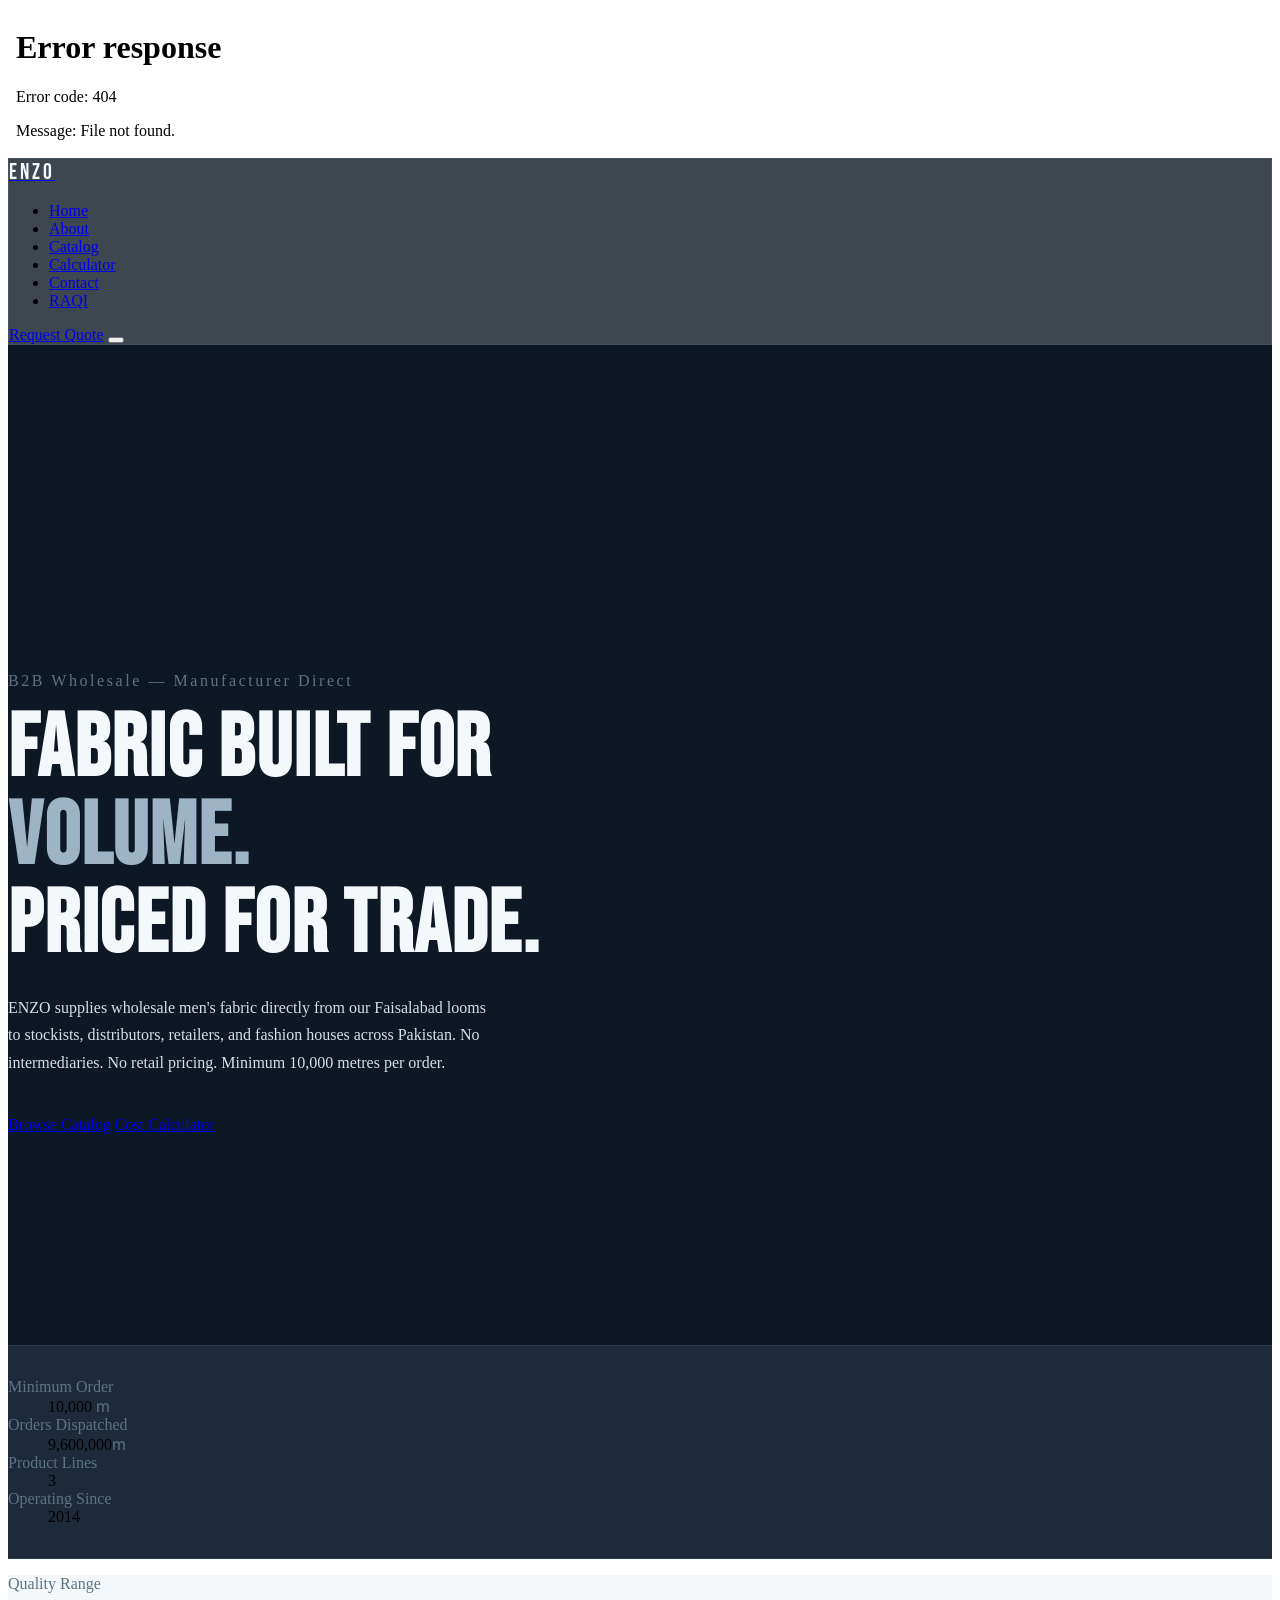
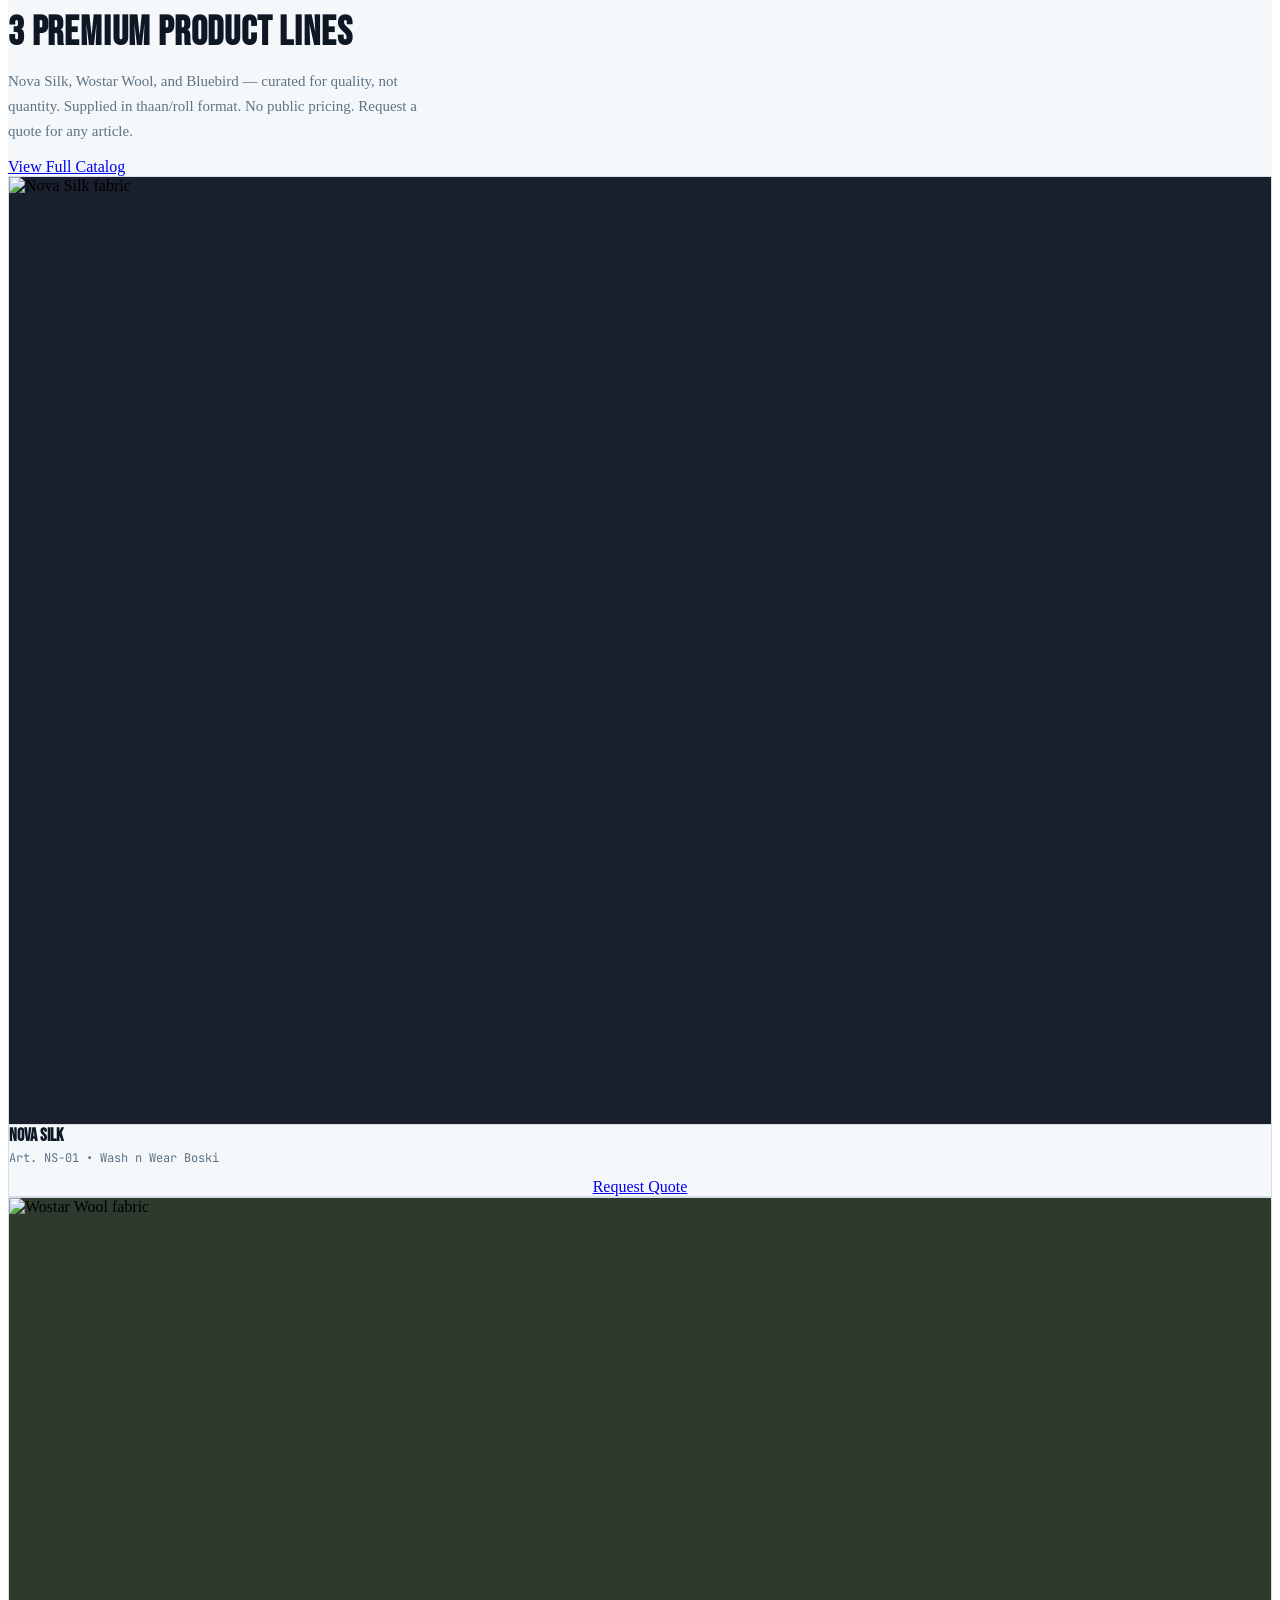
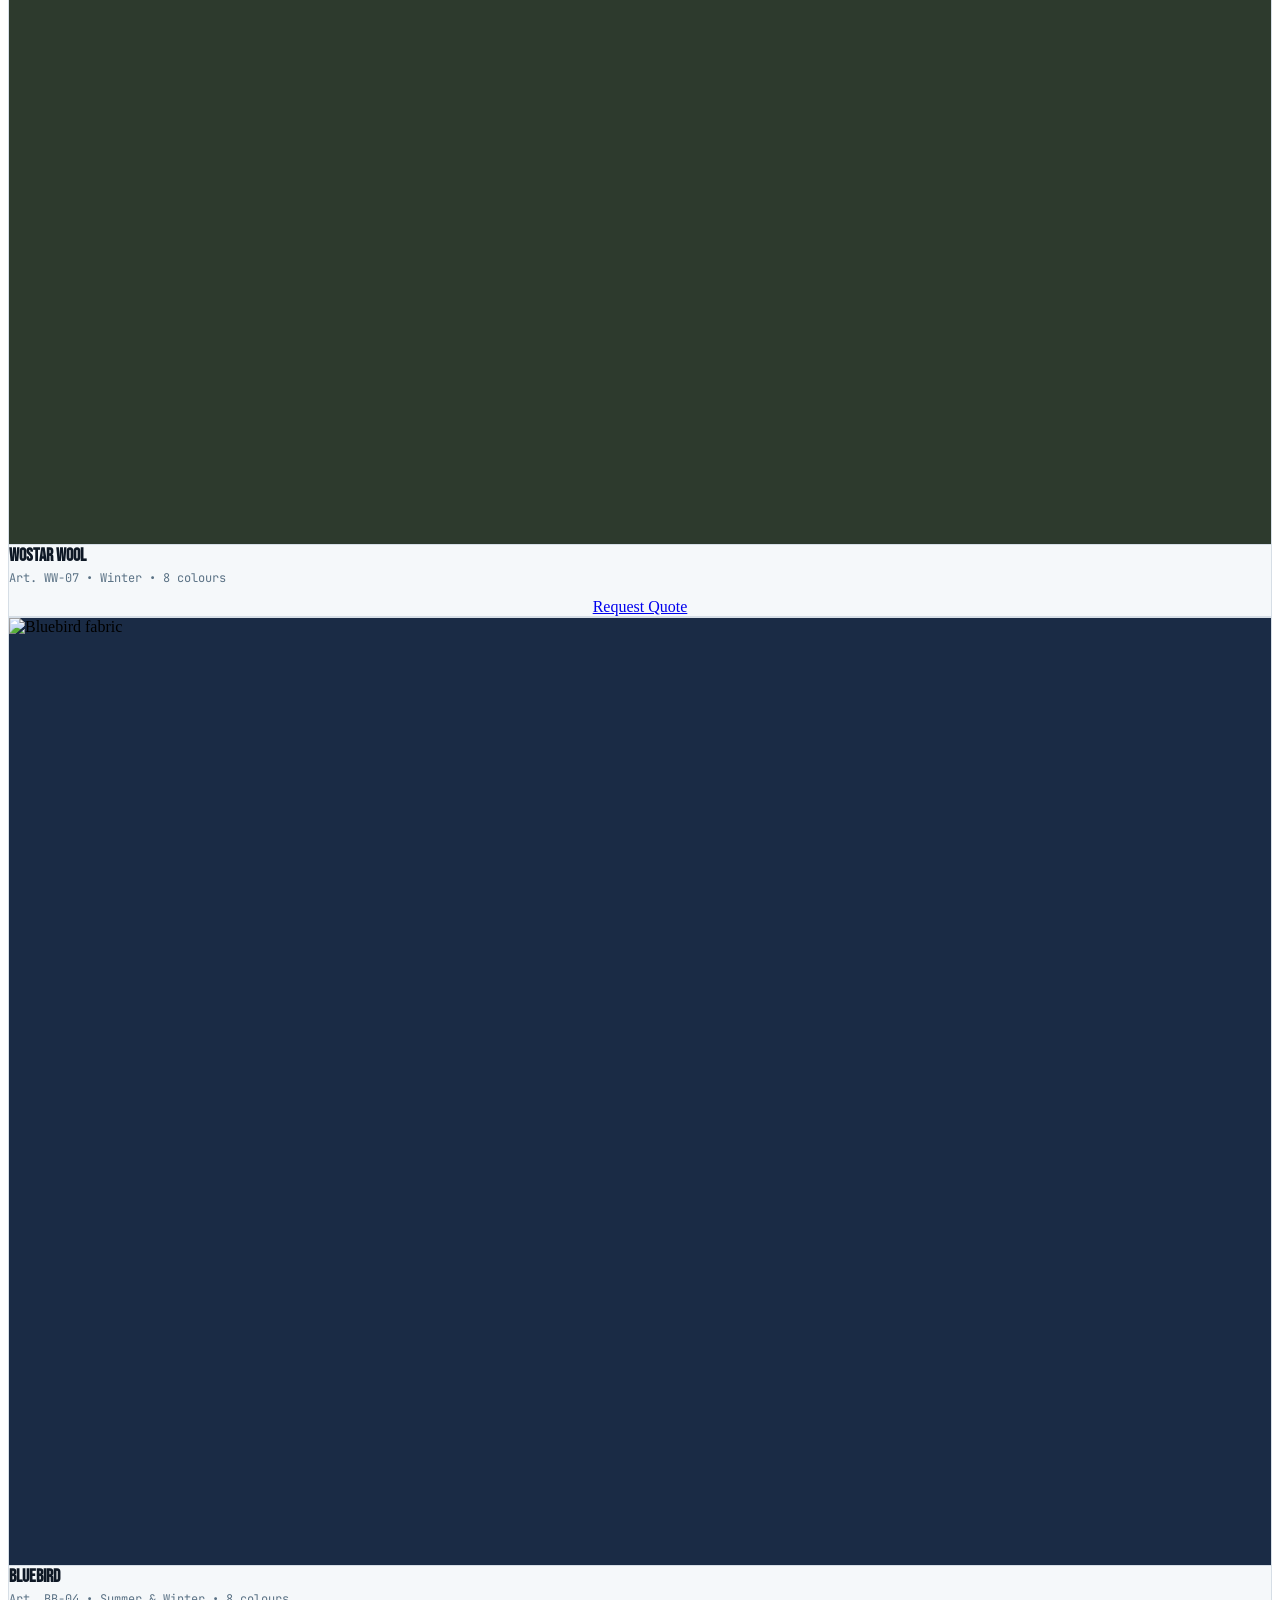
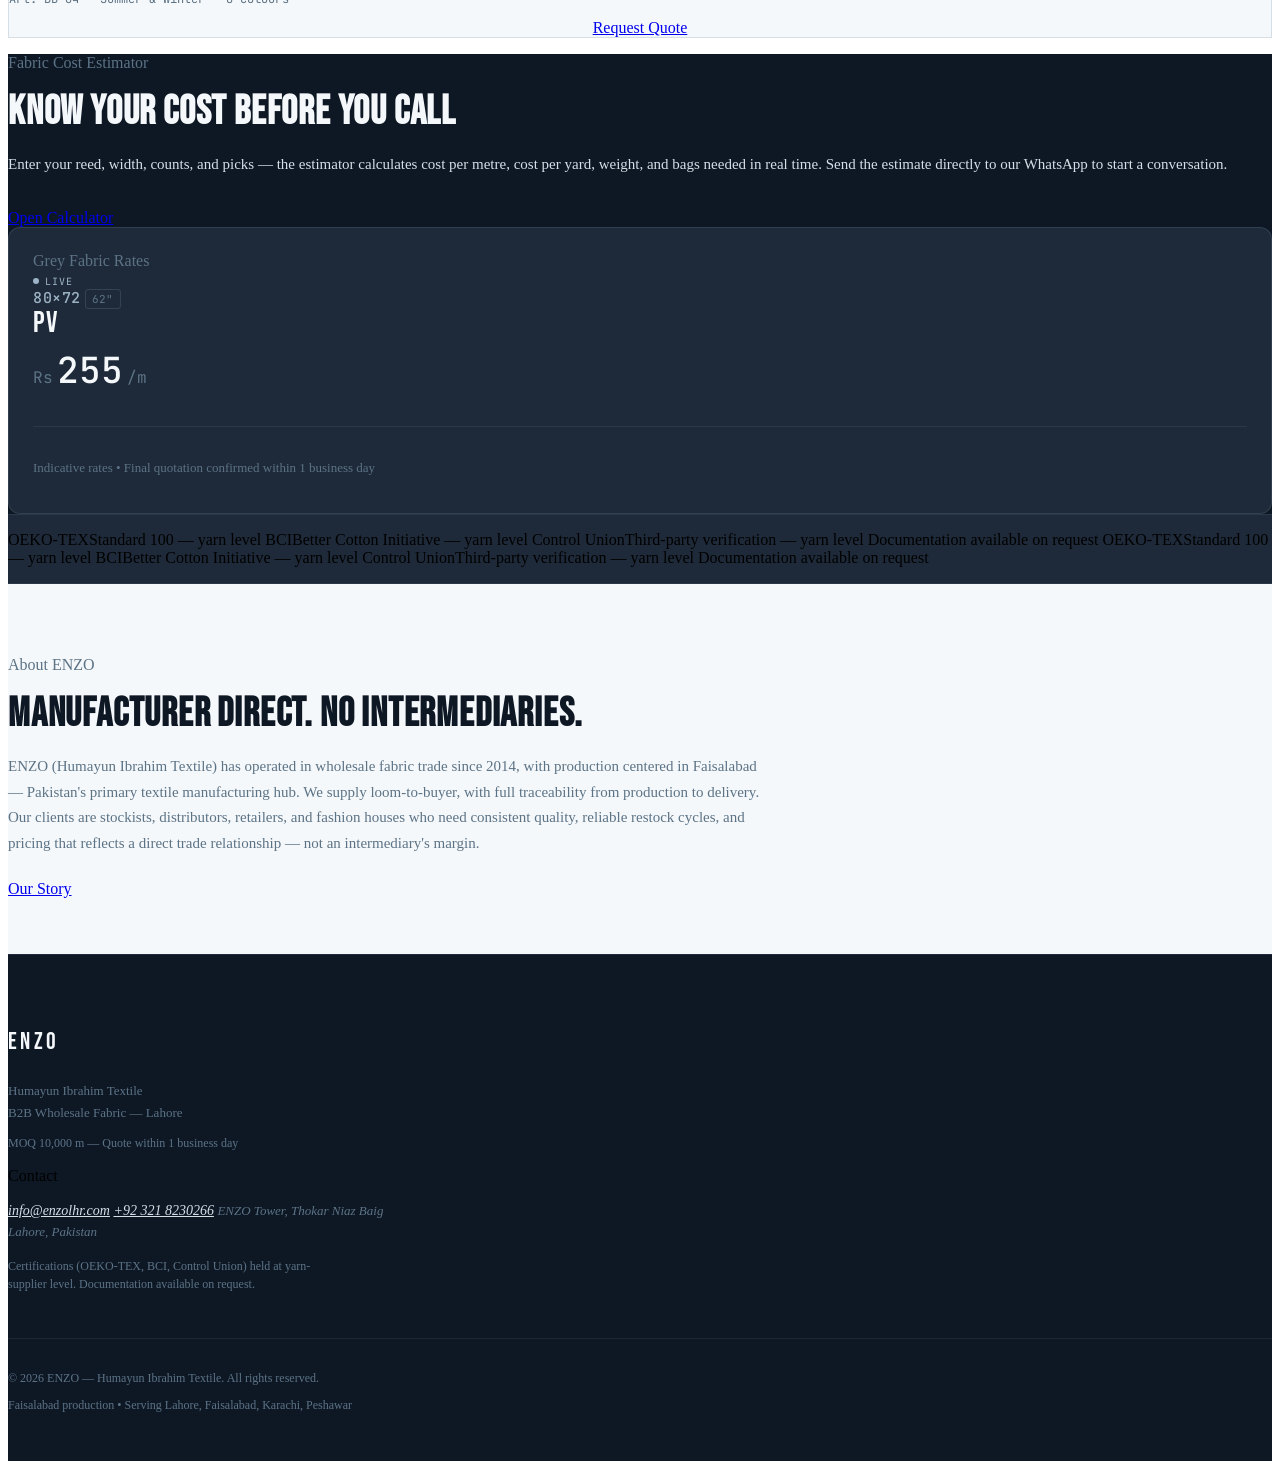
==== commit 8bc35505: "Point RAQI nav link to enzolhr.com/raqi-site/ (subdomain not yet active)" ====
--- a/index.html
+++ b/index.html
@@ -87,7 +87,7 @@
       <li><a href="catalog.html"    class="nav-link">Catalog</a></li>
       <li><a href="calculator.html" class="nav-link">Calculator</a></li>
       <li><a href="contact.html"    class="nav-link">Contact</a></li>
-      <li><a href="https://raqi.enzolhr.com/" class="nav-link" target="_blank" rel="noopener noreferrer">RAQI</a></li>
+      <li><a href="https://enzolhr.com/raqi-site/#" class="nav-link" target="_blank" rel="noopener noreferrer">RAQI</a></li>
     </ul>
     <a href="contact.html" class="btn-primary hidden md:inline-block">Request Quote</a>
     <button id="nav-toggle" class="md:hidden p-2 flex flex-col gap-1.5 rounded"
@@ -104,7 +104,7 @@
     <a href="catalog.html"    class="nav-link text-base">Catalog</a>
     <a href="calculator.html" class="nav-link text-base">Calculator</a>
     <a href="contact.html"    class="nav-link text-base">Contact</a>
-    <a href="https://raqi.enzolhr.com/" class="nav-link text-base" target="_blank" rel="noopener noreferrer">RAQI</a>
+    <a href="https://enzolhr.com/raqi-site/#" class="nav-link text-base" target="_blank" rel="noopener noreferrer">RAQI</a>
     <a href="contact.html"    class="btn-primary text-center mt-2">Request Quote</a>
   </div>
 </nav>
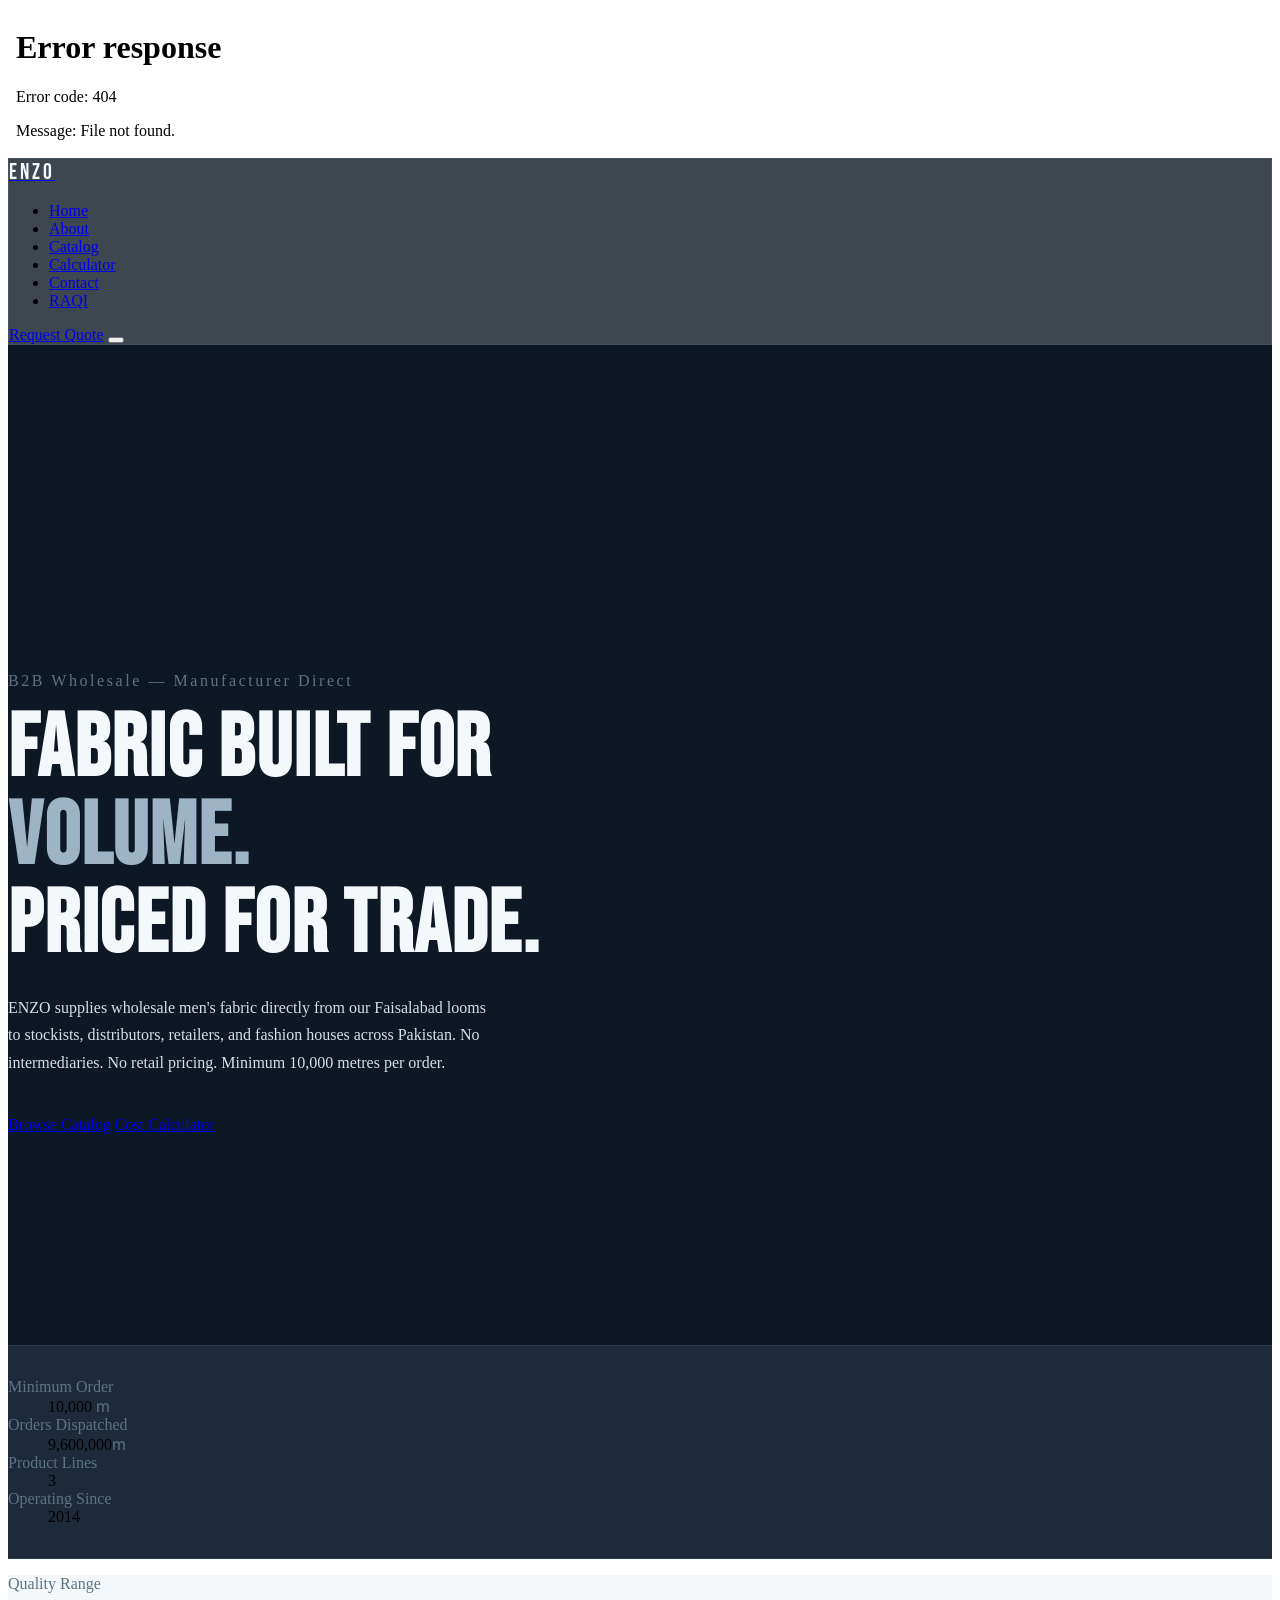
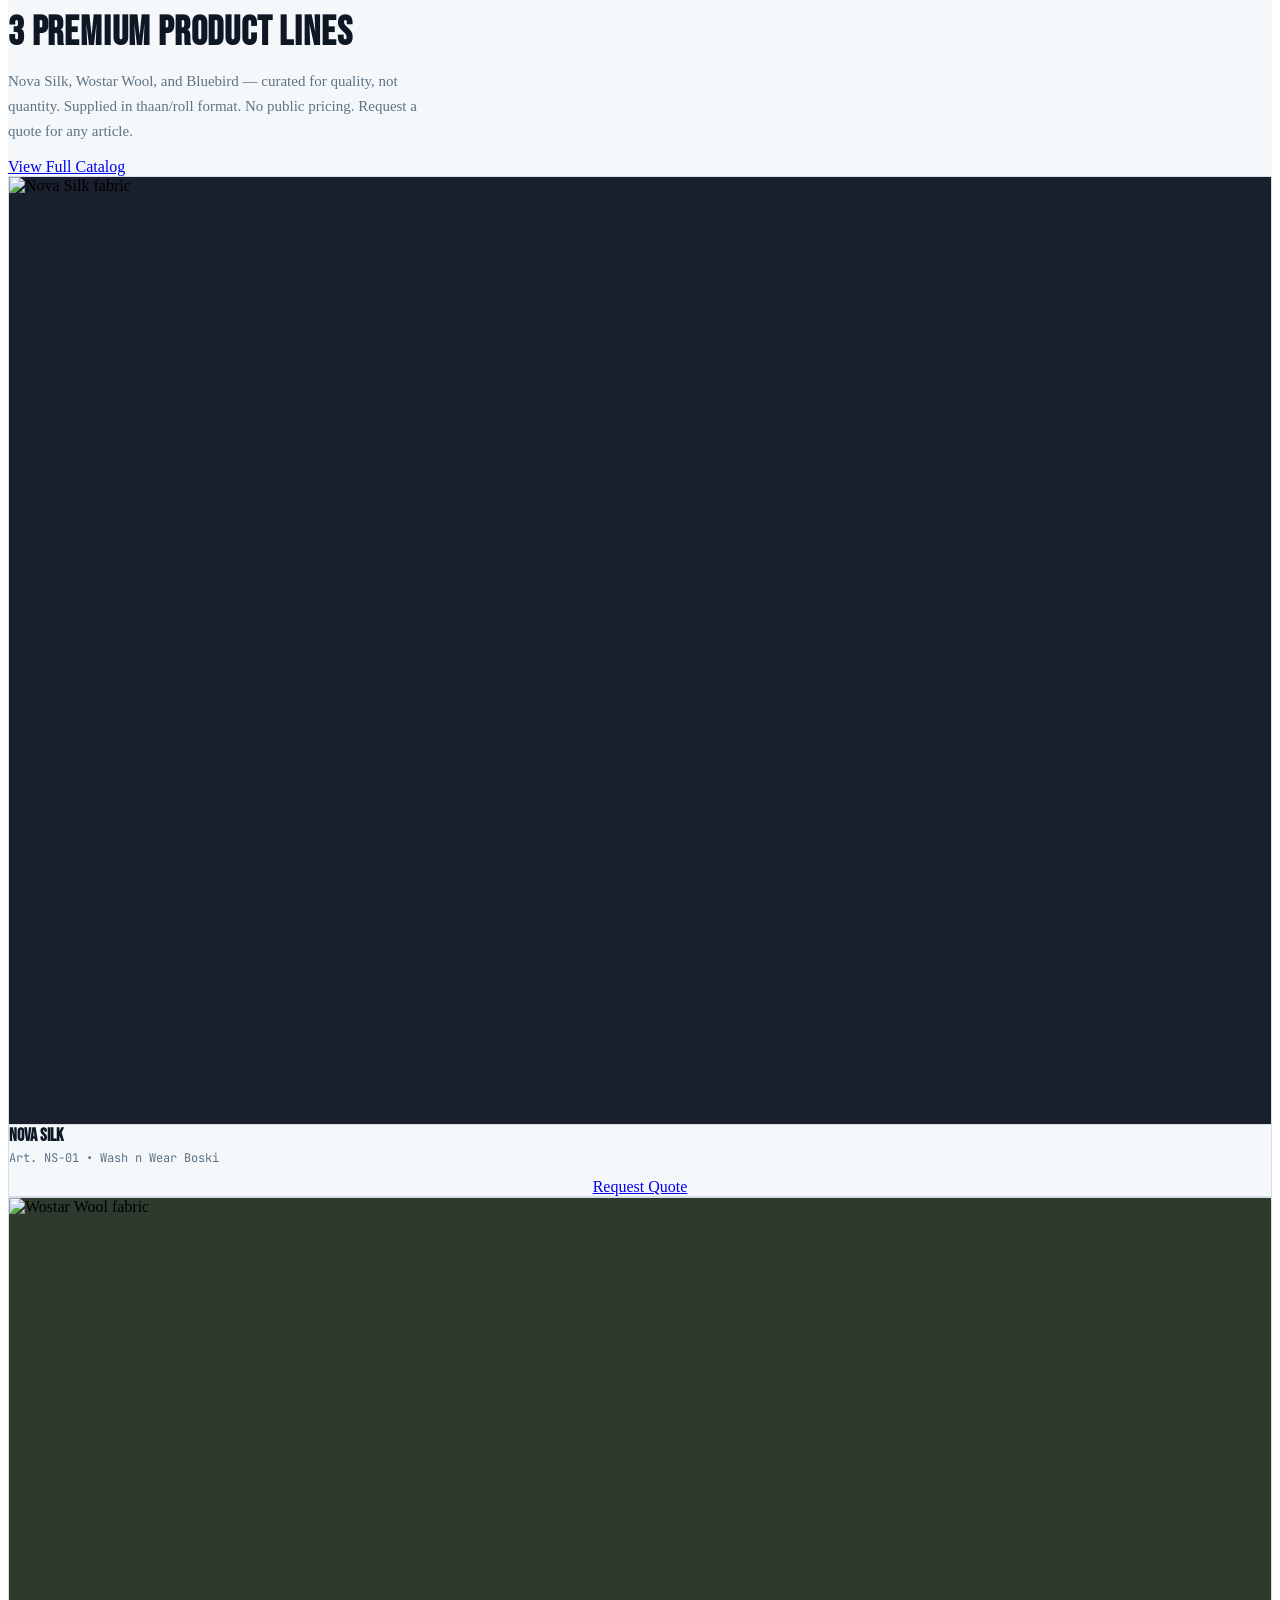
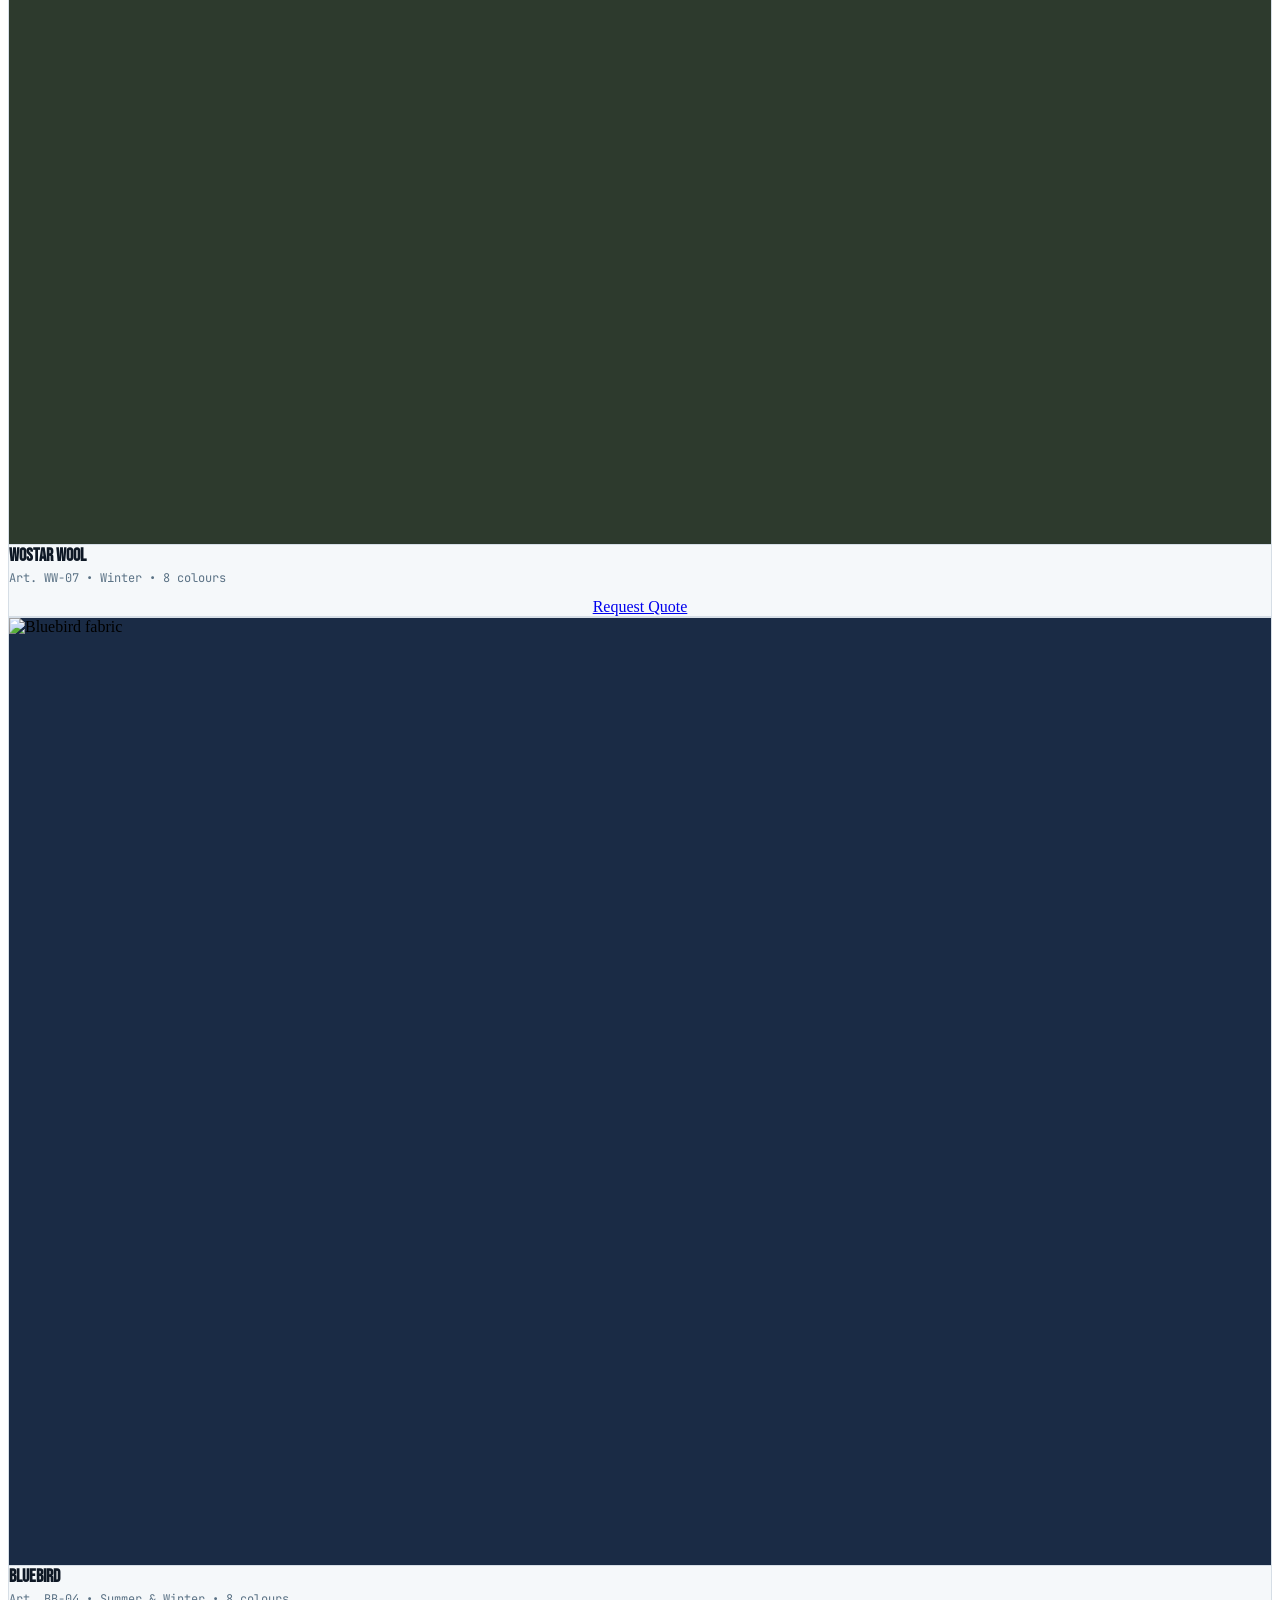
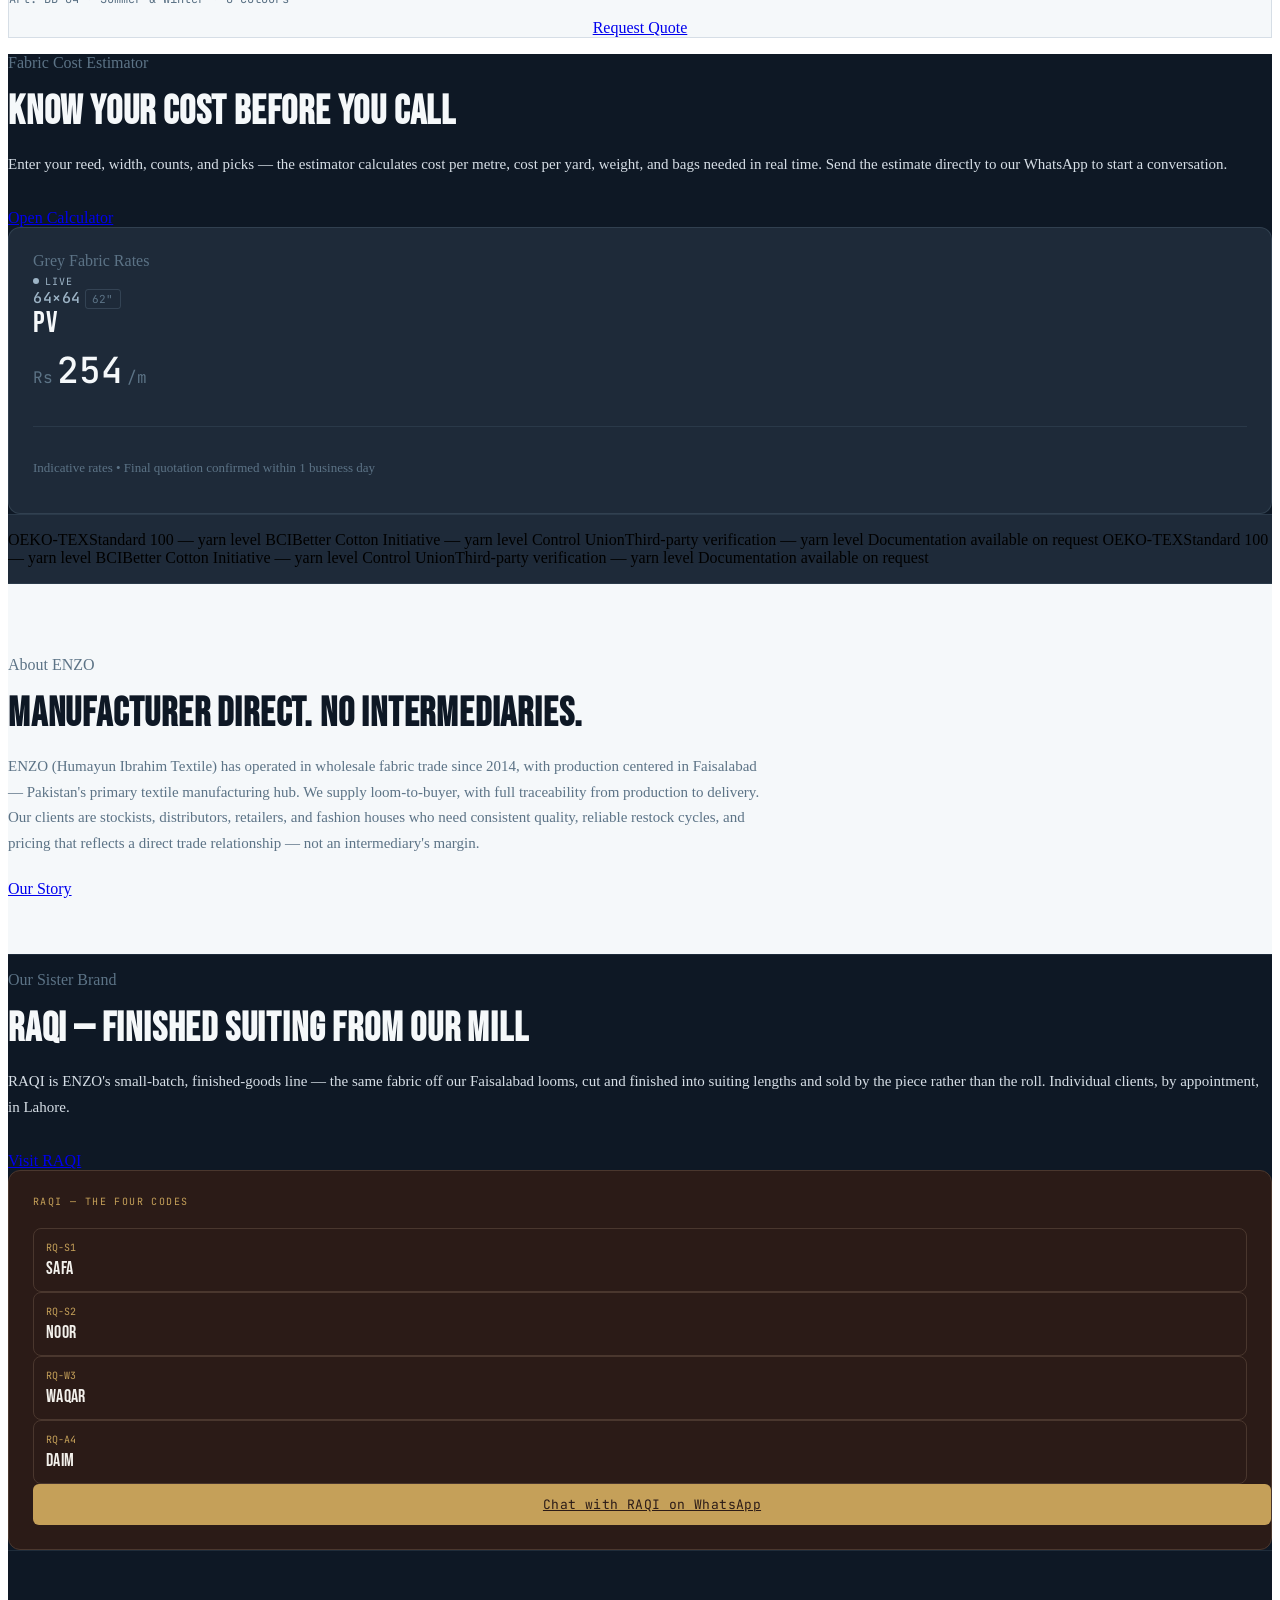
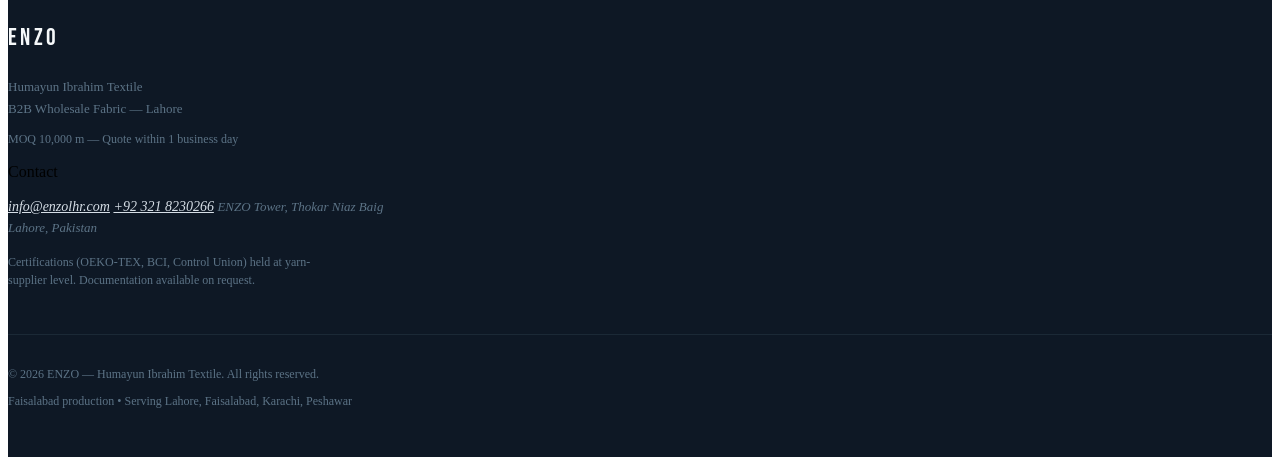
==== commit 1d66525c: "Add RAQI sister-brand section to homepage; list RAQI in sitemap" ====
--- a/index.html
+++ b/index.html
@@ -412,6 +412,49 @@
     </div>
   </section>
 
+  <!-- ── RAQI TEASER — Dark Navy ── -->
+  <section class="section-pad" style="background-color:#0E1825;border-top:1px solid rgba(92,115,134,0.2);" aria-label="RAQI — our sister brand">
+    <div class="content-rail">
+      <div class="grid grid-cols-1 md:grid-cols-2 gap-12 items-center">
+        <div class="fade-up">
+          <p class="enzo-label mb-3" style="color:#5C7386;">Our Sister Brand</p>
+          <h2 style="font-family:'Bebas Neue',sans-serif;font-size:2.5rem;color:#F5F8FA;margin:0 0 1rem;letter-spacing:0.02em;">
+            RAQI — Finished Suiting From Our Mill
+          </h2>
+          <p style="font-size:0.9375rem;color:#D6DEE6;line-height:1.7;margin-bottom:2rem;">
+            RAQI is ENZO's small-batch, finished-goods line — the same fabric off our Faisalabad looms, cut and finished into suiting lengths and sold by the piece rather than the roll. Individual clients, by appointment, in Lahore.
+          </p>
+          <a href="https://enzolhr.com/raqi-site/#" class="btn-primary-inv" target="_blank" rel="noopener noreferrer">Visit RAQI</a>
+        </div>
+
+        <div class="fade-up" style="transition-delay:0.1s;">
+          <div style="background:#2B1B17;border:1px solid #4A372E;border-radius:0.75rem;padding:1.5rem;">
+            <p style="font-family:'JetBrains Mono',monospace;font-size:0.625rem;letter-spacing:0.14em;text-transform:uppercase;color:#C5A059;margin:0 0 1.25rem;">RAQI &mdash; The Four Codes</p>
+            <div class="grid grid-cols-2 gap-3 mb-5">
+              <div style="border:1px solid #4A372E;border-radius:0.5rem;padding:0.75rem;">
+                <p style="font-family:'JetBrains Mono',monospace;font-size:0.625rem;color:#C5A059;margin:0 0 0.25rem;">RQ-S1</p>
+                <p style="font-family:'Bebas Neue',sans-serif;font-size:1.125rem;letter-spacing:0.02em;color:#F2F0EB;margin:0;">Safa</p>
+              </div>
+              <div style="border:1px solid #4A372E;border-radius:0.5rem;padding:0.75rem;">
+                <p style="font-family:'JetBrains Mono',monospace;font-size:0.625rem;color:#C5A059;margin:0 0 0.25rem;">RQ-S2</p>
+                <p style="font-family:'Bebas Neue',sans-serif;font-size:1.125rem;letter-spacing:0.02em;color:#F2F0EB;margin:0;">Noor</p>
+              </div>
+              <div style="border:1px solid #4A372E;border-radius:0.5rem;padding:0.75rem;">
+                <p style="font-family:'JetBrains Mono',monospace;font-size:0.625rem;color:#C5A059;margin:0 0 0.25rem;">RQ-W3</p>
+                <p style="font-family:'Bebas Neue',sans-serif;font-size:1.125rem;letter-spacing:0.02em;color:#F2F0EB;margin:0;">Waqar</p>
+              </div>
+              <div style="border:1px solid #4A372E;border-radius:0.5rem;padding:0.75rem;">
+                <p style="font-family:'JetBrains Mono',monospace;font-size:0.625rem;color:#C5A059;margin:0 0 0.25rem;">RQ-A4</p>
+                <p style="font-family:'Bebas Neue',sans-serif;font-size:1.125rem;letter-spacing:0.02em;color:#F2F0EB;margin:0;">Daim</p>
+              </div>
+            </div>
+            <a href="https://wa.me/923218230266?text=Hello%20RAQI%2C%20I%27d%20like%20to%20know%20more%20about%20your%20suiting%20fabric." target="_blank" rel="noopener noreferrer" style="display:block;text-align:center;width:100%;background:#C5A059;color:#2B1B17;font-family:'JetBrains Mono',monospace;font-size:0.8125rem;letter-spacing:0.03em;padding:0.75rem;border-radius:0.375rem;">Chat with RAQI on WhatsApp</a>
+          </div>
+        </div>
+      </div>
+    </div>
+  </section>
+
 </main>
 
 <footer style="position:relative;overflow:hidden;background-color:#0E1825;border-top:1px solid rgba(92,115,134,0.22);">
